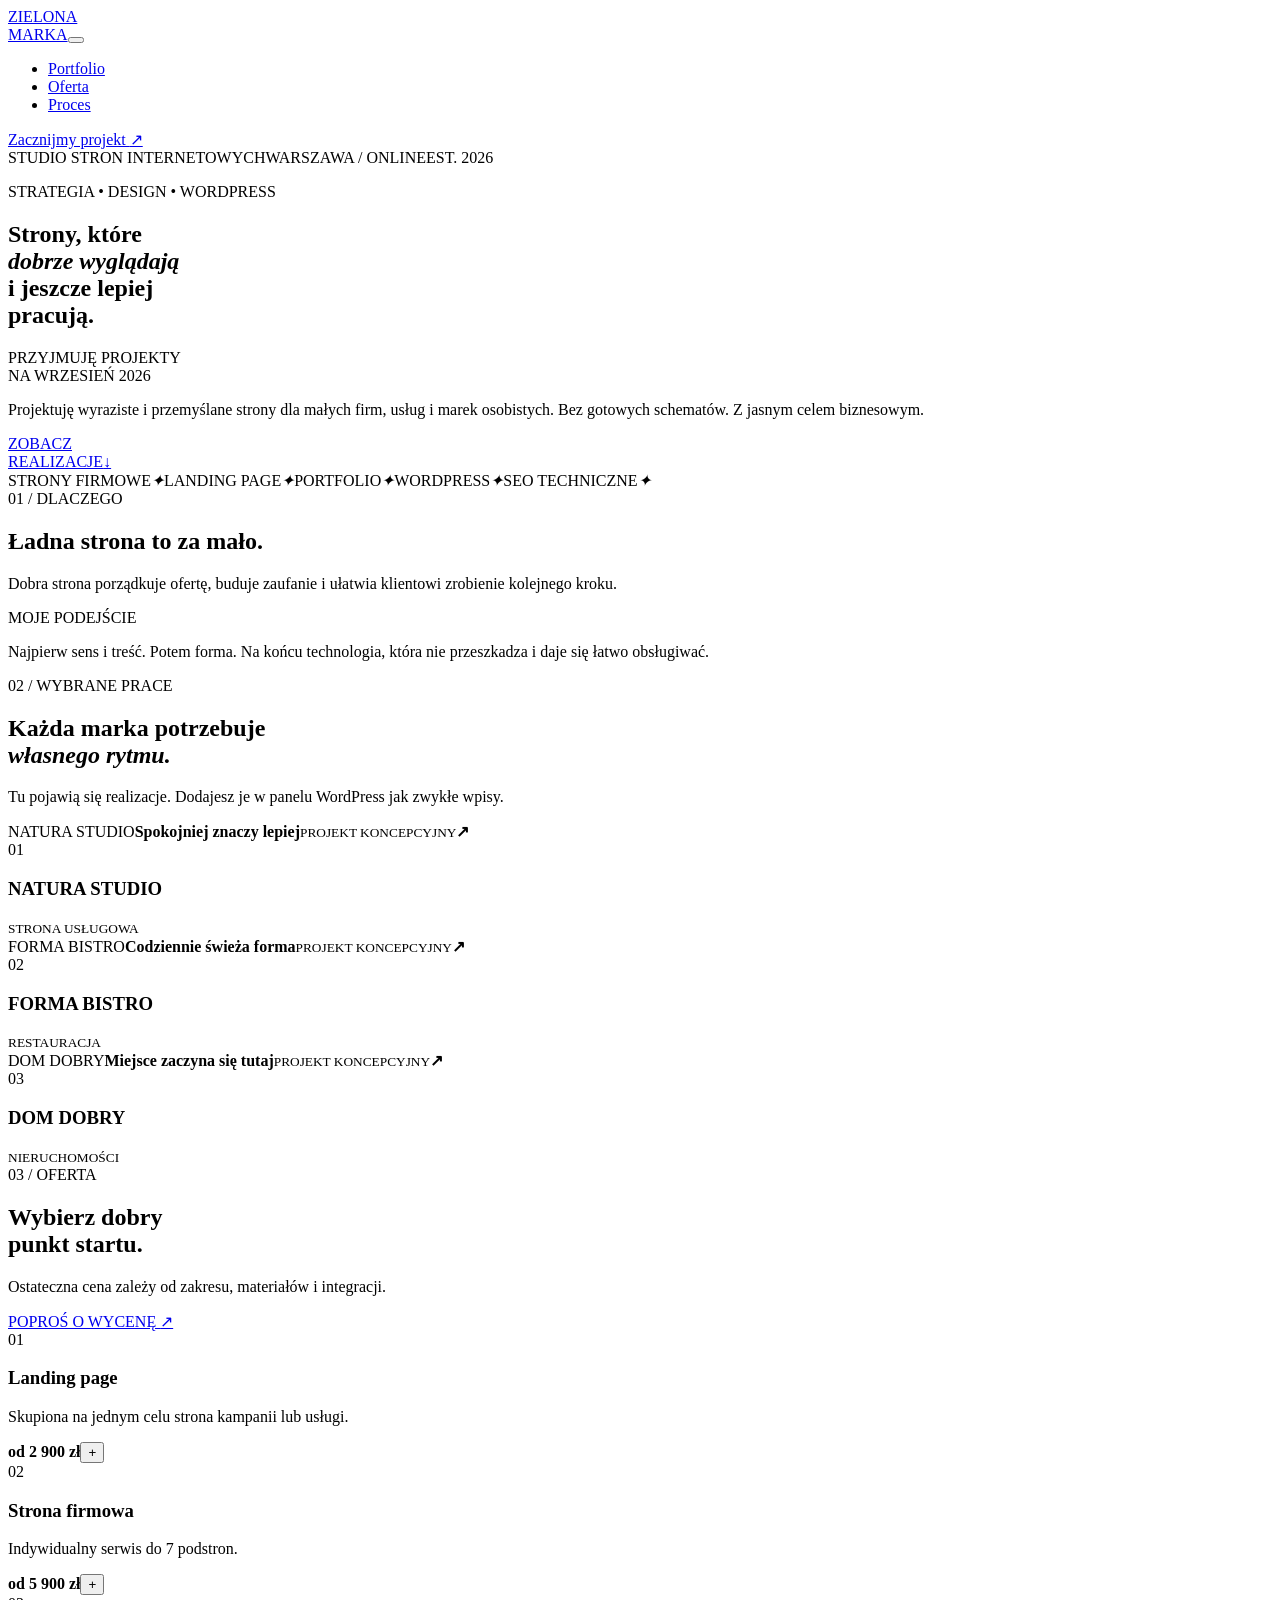
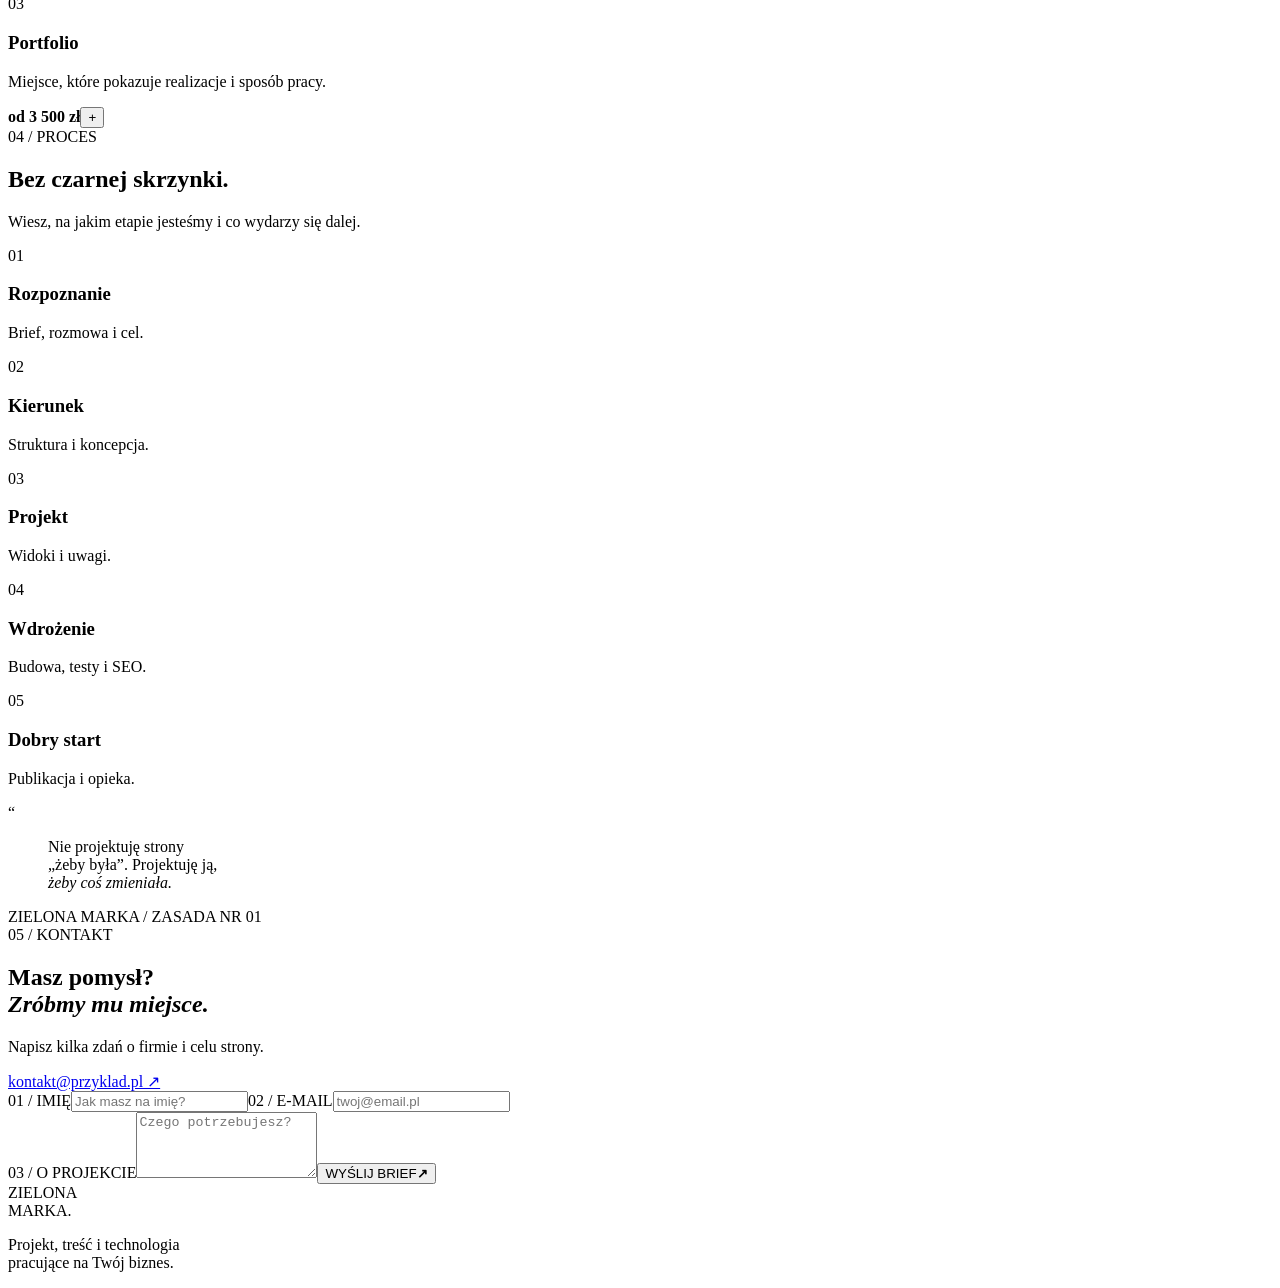
==== preview/index.html @ a651ada5 "Add presentation links" ====
<!doctype html><html lang="pl"><head><meta charset="utf-8"><meta name="viewport" content="width=device-width,initial-scale=1"><title>Zielona Marka — podgląd motywu</title><link rel="stylesheet" href="../zielona-marka-wordpress/assets/css/main.css"></head><body>
<header class="site-header"><div class="wrap nav-wrap"><a class="brand" href="#"><span class="brand-dot"></span><span>ZIELONA<br>MARKA</span></a><button class="menu-toggle"><span></span><span></span></button><nav class="site-menu"><ul><li><a href="#portfolio">Portfolio</a></li><li><a href="#oferta">Oferta</a></li><li><a href="#proces">Proces</a></li></ul><a class="nav-cta" href="#kontakt">Zacznijmy projekt <span>↗</span></a></nav></div></header>
<main><section class="hero wrap"><div class="hero-meta"><span>STUDIO STRON INTERNETOWYCH</span><span>WARSZAWA / ONLINE</span><span>EST. 2026</span></div><div class="hero-grid"><div class="hero-copy"><p class="kicker"><i></i> STRATEGIA • DESIGN • WORDPRESS</p><h1>Strony, które<br><em>dobrze wyglądają</em><br>i jeszcze lepiej<br><span>pracują.</span></h1></div><div class="hero-side"><div class="availability"><i></i><span>PRZYJMUJĘ PROJEKTY<br>NA WRZESIEŃ 2026</span></div><p>Projektuję wyraziste i przemyślane strony dla małych firm, usług i marek osobistych. Bez gotowych schematów. Z jasnym celem biznesowym.</p><a class="round-link" href="#portfolio"><span>ZOBACZ<br>REALIZACJE</span><b>↓</b></a></div></div><div class="ticker"><div><span>STRONY FIRMOWE</span><i>✦</i><span>LANDING PAGE</span><i>✦</i><span>PORTFOLIO</span><i>✦</i><span>WORDPRESS</span><i>✦</i><span>SEO TECHNICZNE</span><i>✦</i></div></div></section>
<section class="manifesto section-pad"><div class="wrap manifesto-grid"><span class="section-label">01 / DLACZEGO</span><div><h2>Ładna strona to za mało.</h2><p class="lead">Dobra strona porządkuje ofertę, buduje zaufanie i ułatwia klientowi zrobienie kolejnego kroku.</p></div><div class="manifesto-note"><span>MOJE PODEJŚCIE</span><p>Najpierw sens i treść. Potem forma. Na końcu technologia, która nie przeszkadza i daje się łatwo obsługiwać.</p></div></div></section>
<section id="portfolio" class="portfolio section-pad"><div class="wrap"><div class="section-heading"><span class="section-label">02 / WYBRANE PRACE</span><h2>Każda marka potrzebuje<br><em>własnego rytmu.</em></h2><p>Tu pojawią się realizacje. Dodajesz je w panelu WordPress jak zwykłe wpisy.</p></div><div class="project-grid"><article class="project-card project-1"><div class="project-visual moss"><span class="mock-logo">NATURA STUDIO</span><strong>Spokojniej znaczy lepiej</strong><small>PROJEKT KONCEPCYJNY</small><b>↗</b></div><div class="project-info"><span>01</span><h3>NATURA STUDIO</h3><small>STRONA USŁUGOWA</small></div></article><article class="project-card project-2"><div class="project-visual coral"><span class="mock-logo">FORMA BISTRO</span><strong>Codziennie świeża forma</strong><small>PROJEKT KONCEPCYJNY</small><b>↗</b></div><div class="project-info"><span>02</span><h3>FORMA BISTRO</h3><small>RESTAURACJA</small></div></article><article class="project-card project-3"><div class="project-visual blue"><span class="mock-logo">DOM DOBRY</span><strong>Miejsce zaczyna się tutaj</strong><small>PROJEKT KONCEPCYJNY</small><b>↗</b></div><div class="project-info"><span>03</span><h3>DOM DOBRY</h3><small>NIERUCHOMOŚCI</small></div></article></div></div></section>
<section id="oferta" class="services section-pad"><div class="wrap services-grid"><div class="services-intro"><span class="section-label">03 / OFERTA</span><h2>Wybierz dobry<br>punkt startu<span>.</span></h2><p>Ostateczna cena zależy od zakresu, materiałów i integracji.</p><a class="arrow-link" href="#kontakt">POPROŚ O WYCENĘ <span>↗</span></a></div><div class="service-list"><article class="service-item"><span>01</span><div><h3>Landing page</h3><p>Skupiona na jednym celu strona kampanii lub usługi.</p></div><strong>od 2 900 zł</strong><button>+</button></article><article class="service-item"><span>02</span><div><h3>Strona firmowa</h3><p>Indywidualny serwis do 7 podstron.</p></div><strong>od 5 900 zł</strong><button>+</button></article><article class="service-item"><span>03</span><div><h3>Portfolio</h3><p>Miejsce, które pokazuje realizacje i sposób pracy.</p></div><strong>od 3 500 zł</strong><button>+</button></article></div></div></section>
<section id="proces" class="process-section section-pad"><div class="wrap"><div class="process-heading"><span class="section-label">04 / PROCES</span><h2>Bez czarnej skrzynki.</h2><p>Wiesz, na jakim etapie jesteśmy i co wydarzy się dalej.</p></div><div class="process-track"><article><span>01</span><i></i><h3>Rozpoznanie</h3><p>Brief, rozmowa i cel.</p></article><article><span>02</span><i></i><h3>Kierunek</h3><p>Struktura i koncepcja.</p></article><article><span>03</span><i></i><h3>Projekt</h3><p>Widoki i uwagi.</p></article><article><span>04</span><i></i><h3>Wdrożenie</h3><p>Budowa, testy i SEO.</p></article><article><span>05</span><i></i><h3>Dobry start</h3><p>Publikacja i opieka.</p></article></div></div></section>
<section class="quote-section"><div class="wrap"><span class="quote-mark">“</span><blockquote>Nie projektuję strony<br>„żeby była”. Projektuję ją,<br><em>żeby coś zmieniała.</em></blockquote><span class="signature">ZIELONA MARKA / ZASADA NR 01</span></div></section>
<section id="kontakt" class="contact section-pad"><div class="wrap contact-grid"><div class="contact-copy"><span class="section-label">05 / KONTAKT</span><h2>Masz pomysł?<br><em>Zróbmy mu miejsce.</em></h2><p>Napisz kilka zdań o firmie i celu strony.</p><a href="mailto:kontakt@przyklad.pl">kontakt@przyklad.pl ↗</a></div><form class="brief-form"><div class="field-row"><label><span>01 / IMIĘ</span><input placeholder="Jak masz na imię?"></label><label><span>02 / E-MAIL</span><input placeholder="twoj@email.pl"></label></div><label><span>03 / O PROJEKCIE</span><textarea rows="4" placeholder="Czego potrzebujesz?"></textarea></label><button class="submit-button"><span>WYŚLIJ BRIEF</span><b>↗</b></button></form></div></section></main>
<footer class="site-footer"><div class="wrap footer-grid"><div><a class="footer-mark">ZIELONA<br>MARKA<span>.</span></a><p>Projekt, treść i technologia<br>pracujące na Twój biznes.</p></div></div></footer><script src="../zielona-marka-wordpress/assets/js/main.js"></script></body></html>
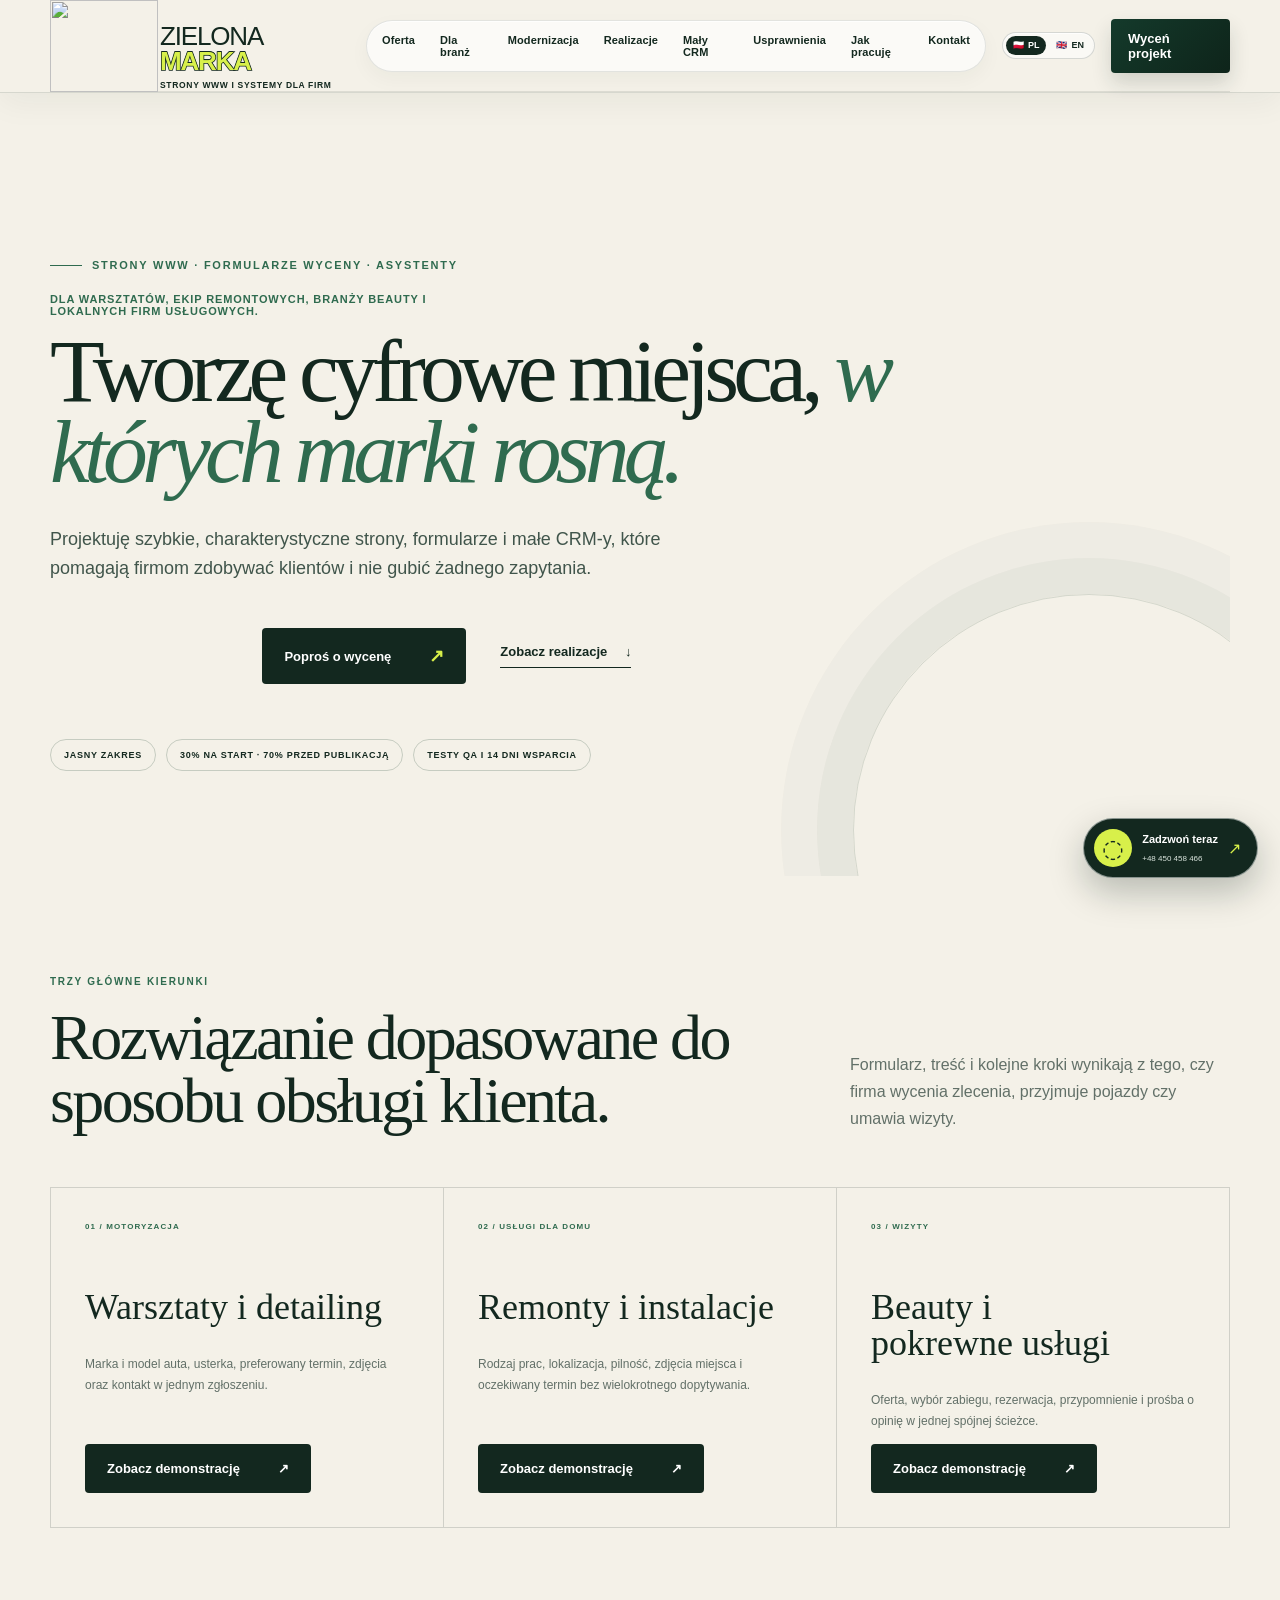
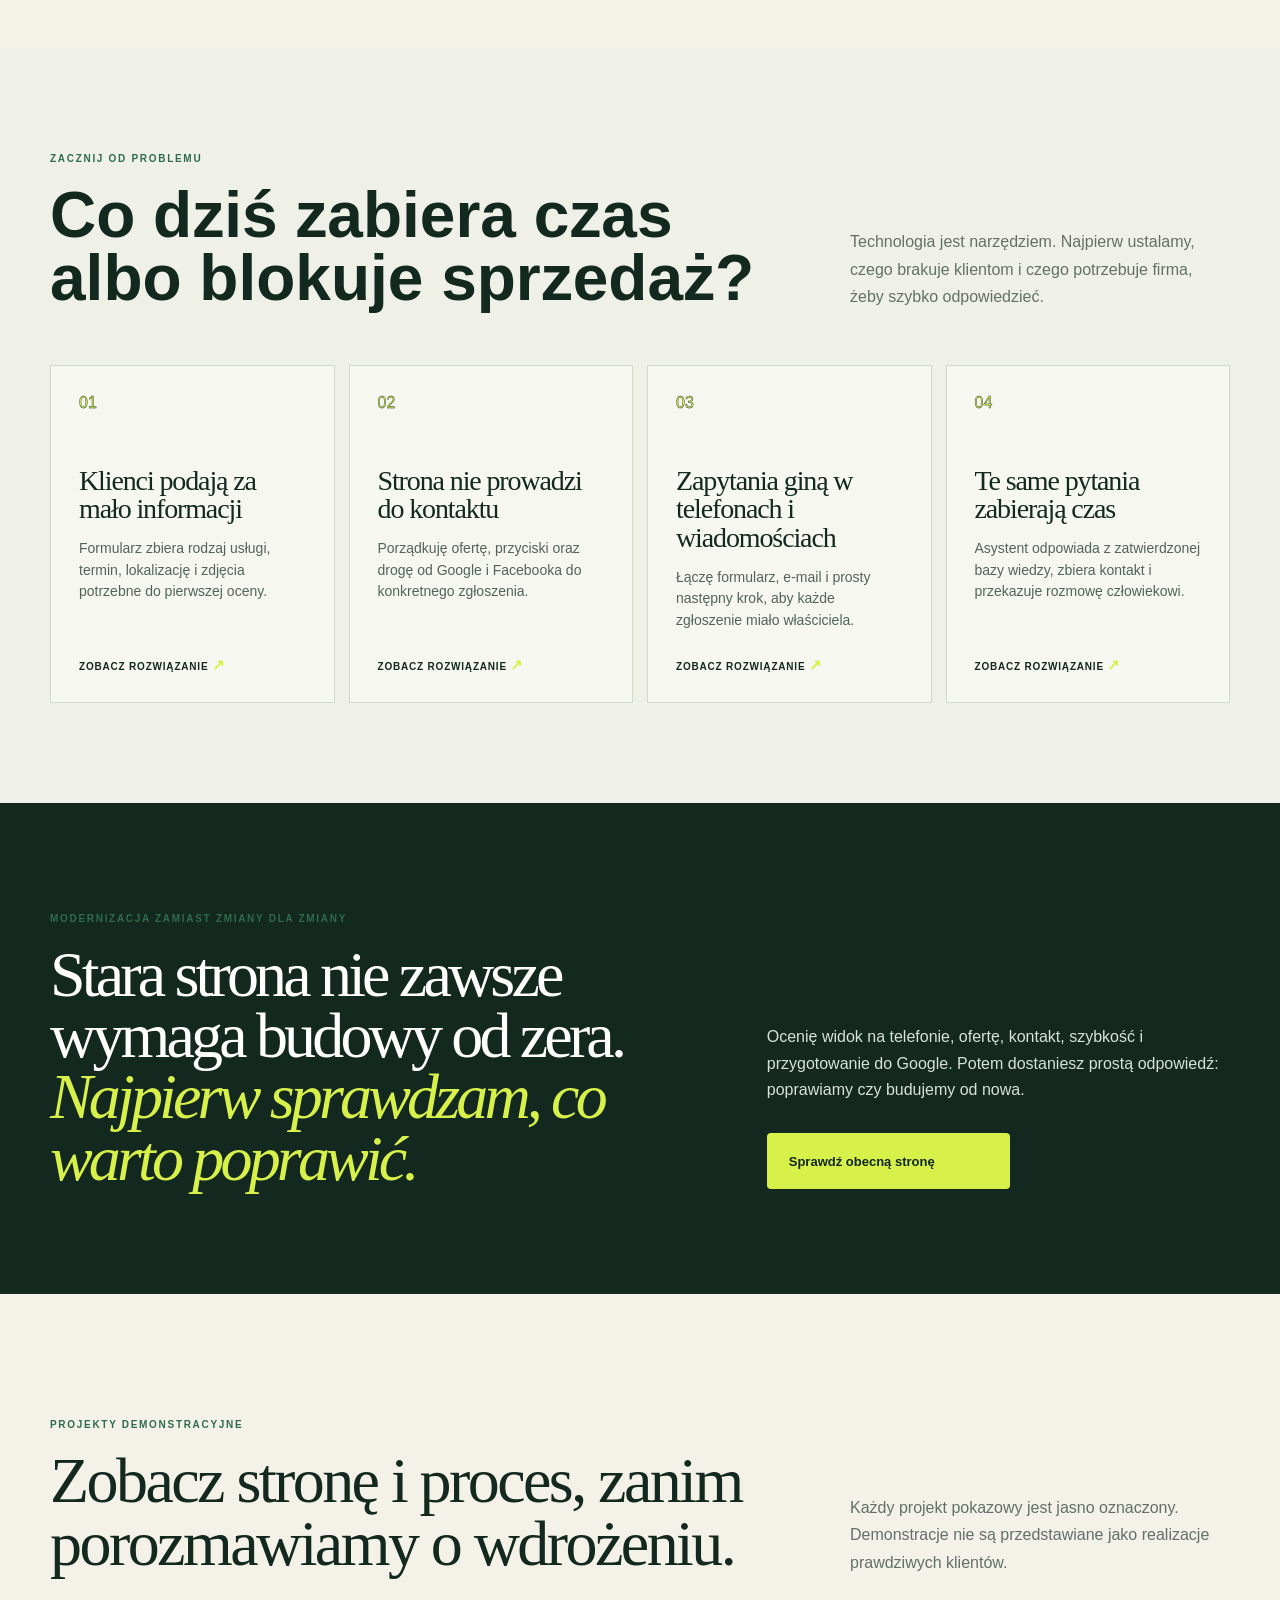
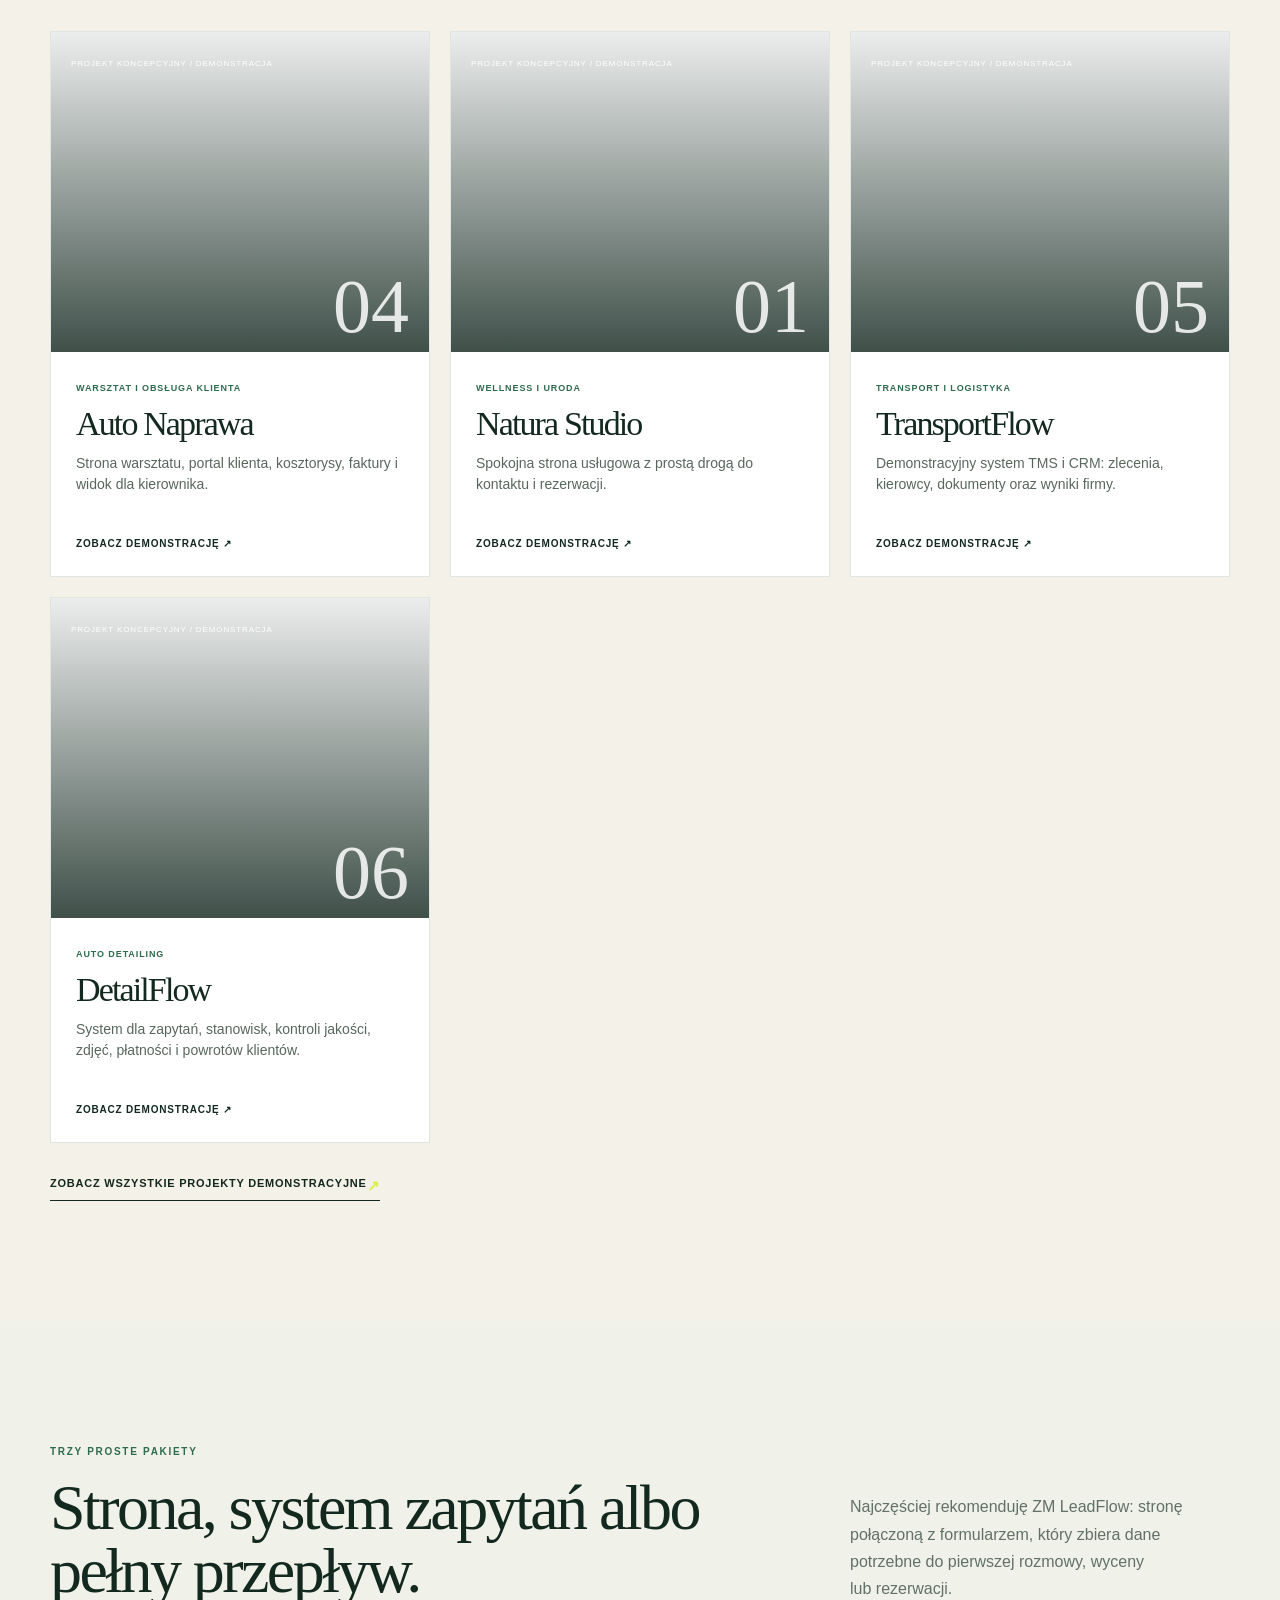
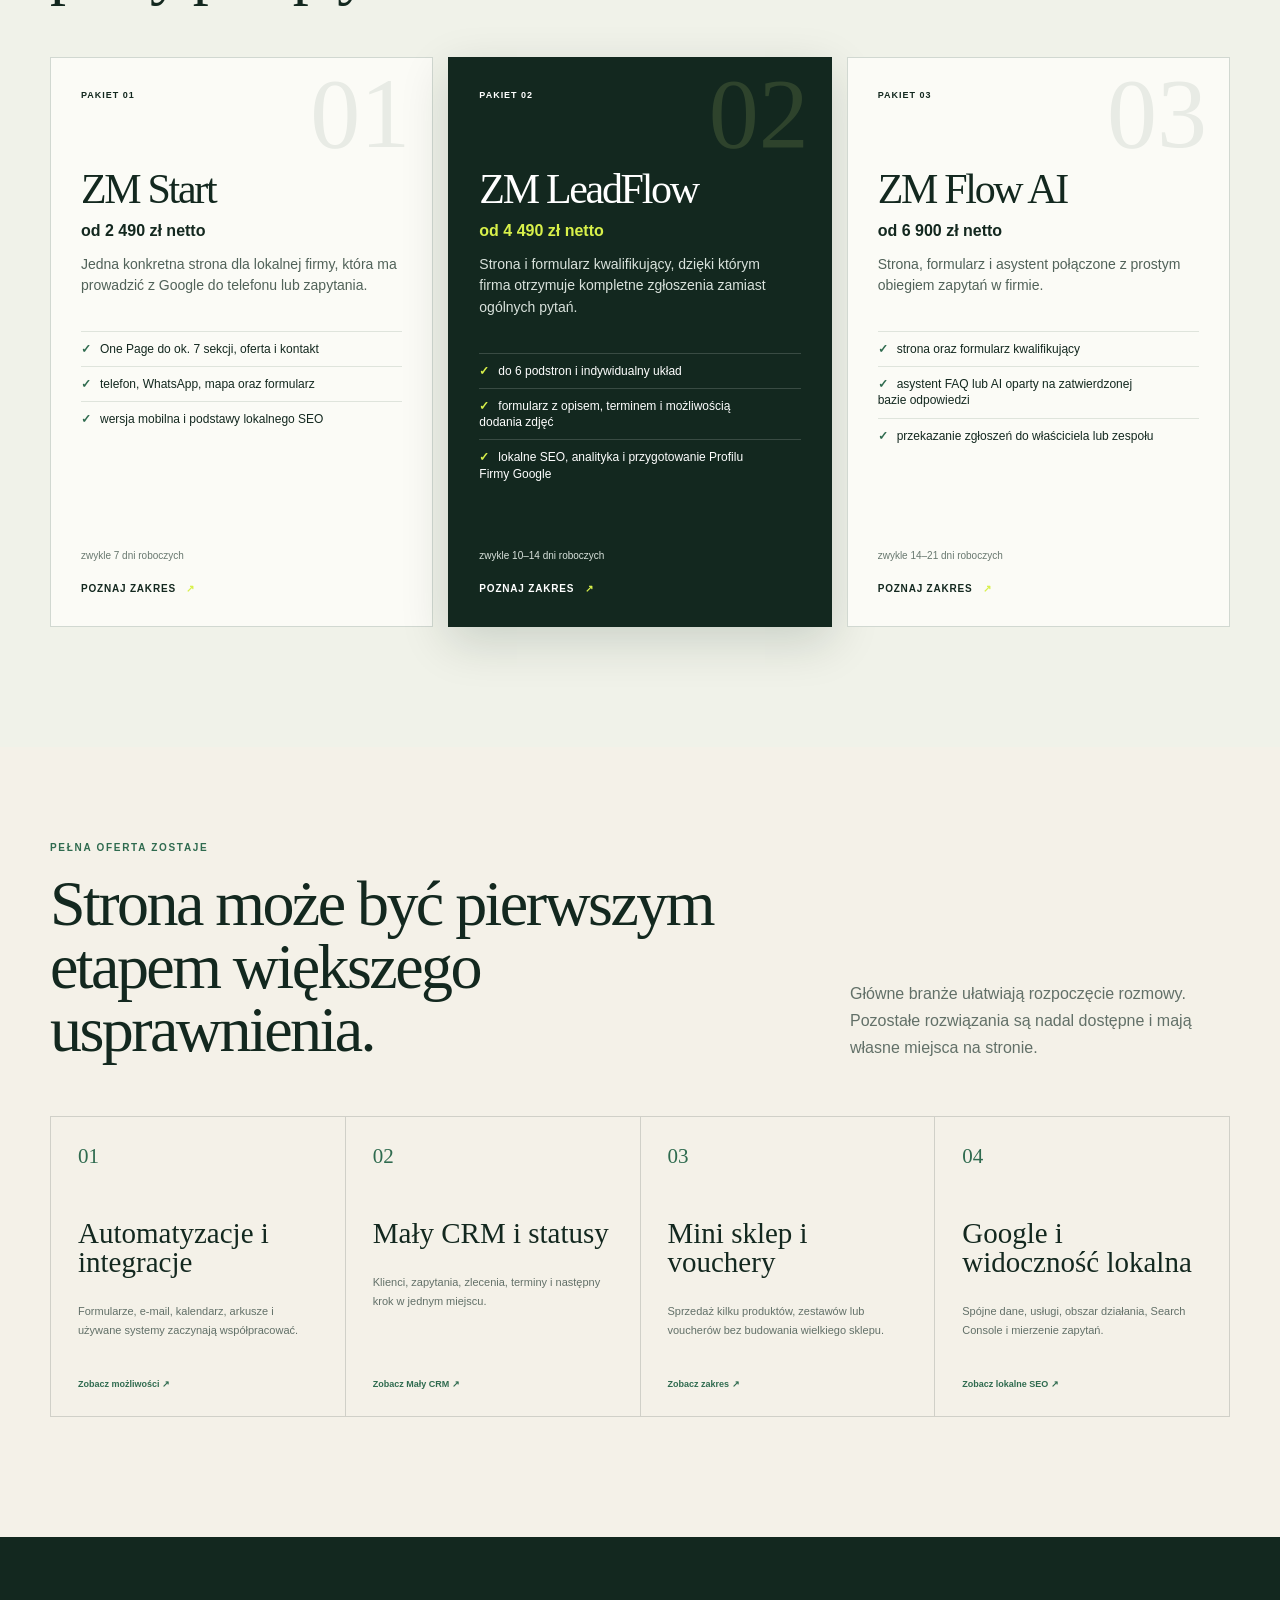
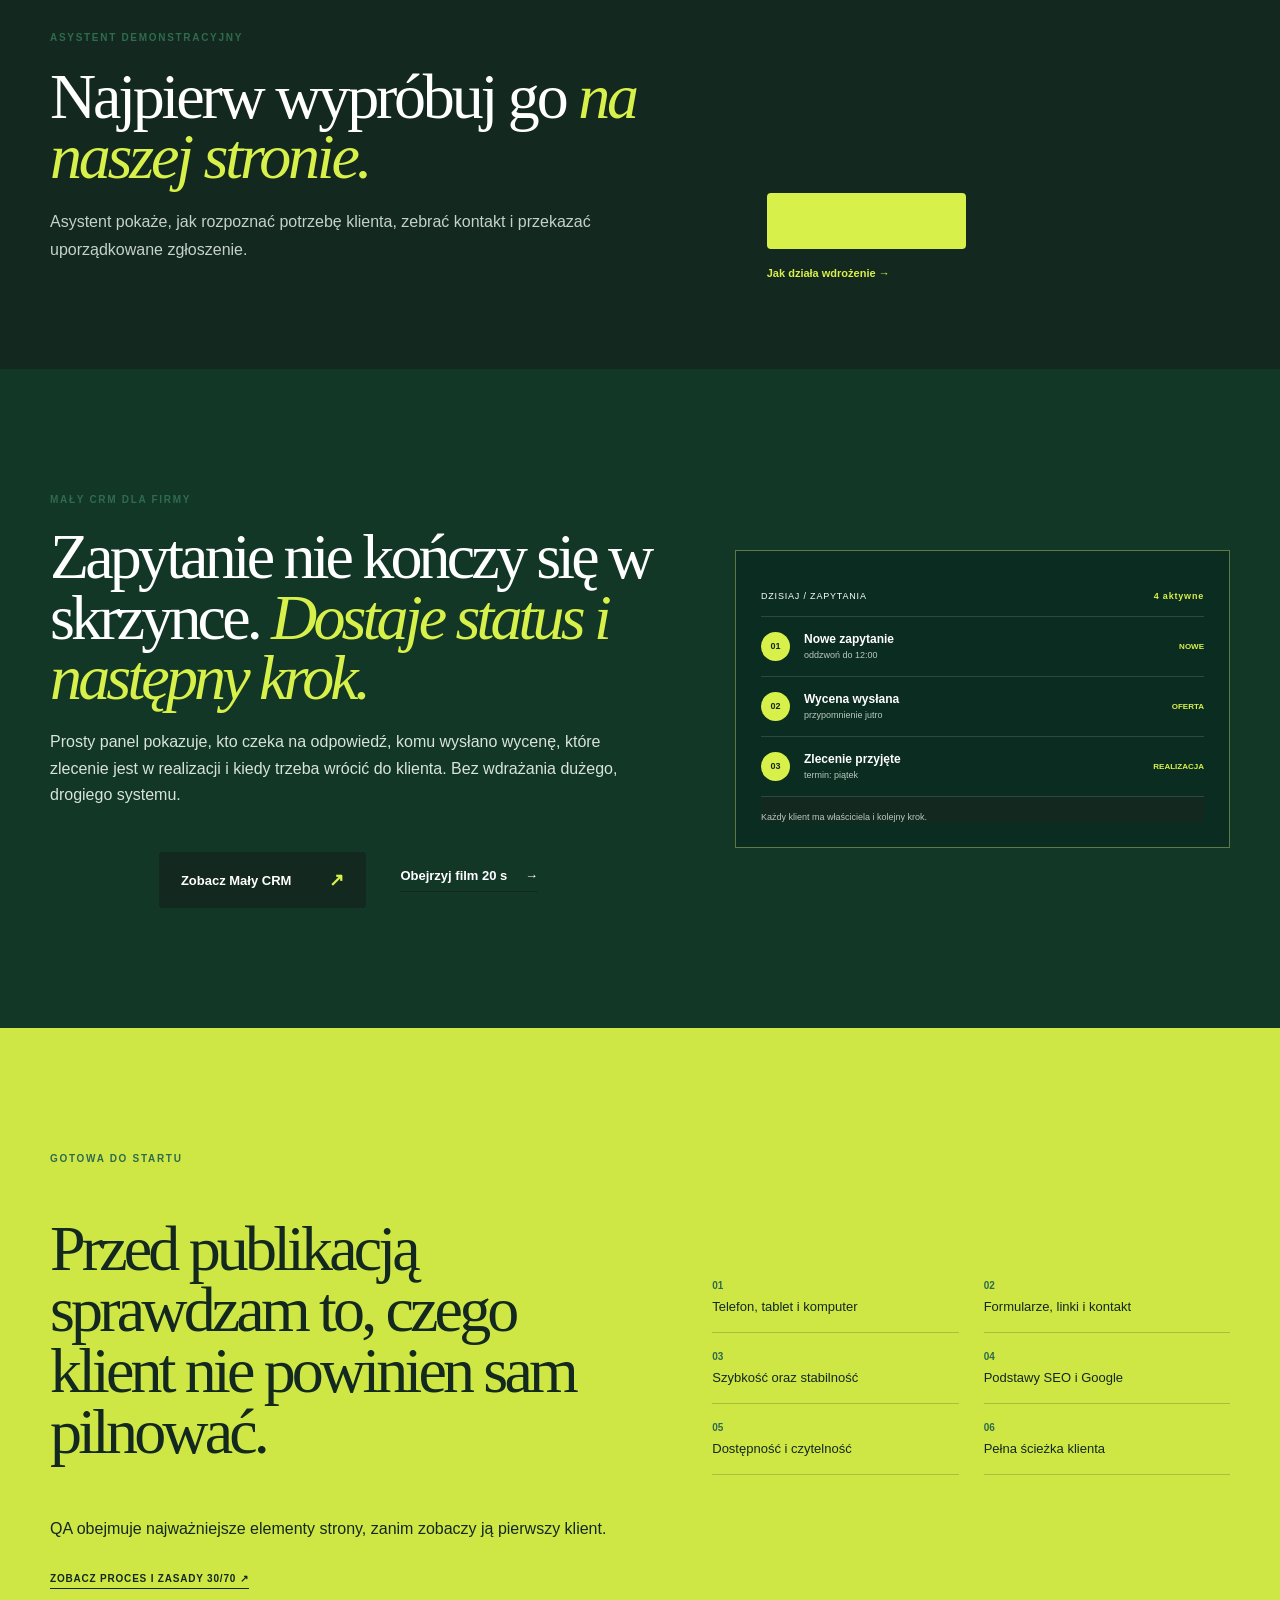
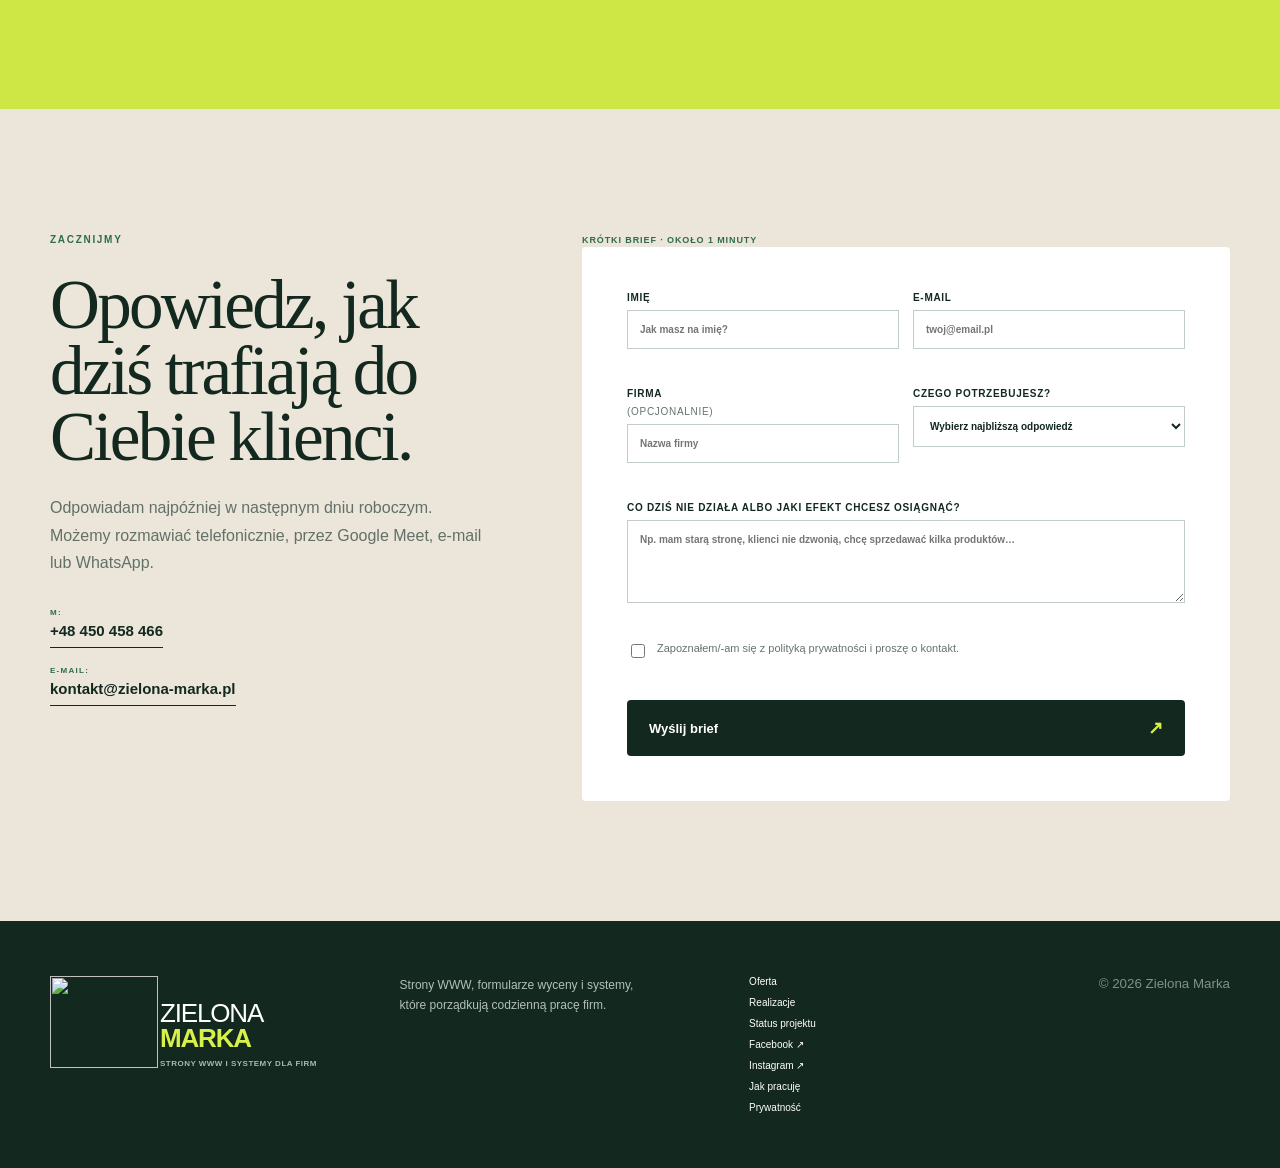
==== commit 486e213d: "Update static preview to current Zielona Marka layout" ====
--- a/preview/index.html
+++ b/preview/index.html
@@ -1,10 +1,139 @@
-<!doctype html><html lang="pl"><head><meta charset="utf-8"><meta name="viewport" content="width=device-width,initial-scale=1"><title>Zielona Marka — podgląd motywu</title><link rel="stylesheet" href="../zielona-marka-wordpress/assets/css/main.css"></head><body>
-<header class="site-header"><div class="wrap nav-wrap"><a class="brand" href="#"><span class="brand-dot"></span><span>ZIELONA<br>MARKA</span></a><button class="menu-toggle"><span></span><span></span></button><nav class="site-menu"><ul><li><a href="#portfolio">Portfolio</a></li><li><a href="#oferta">Oferta</a></li><li><a href="#proces">Proces</a></li></ul><a class="nav-cta" href="#kontakt">Zacznijmy projekt <span>↗</span></a></nav></div></header>
-<main><section class="hero wrap"><div class="hero-meta"><span>STUDIO STRON INTERNETOWYCH</span><span>WARSZAWA / ONLINE</span><span>EST. 2026</span></div><div class="hero-grid"><div class="hero-copy"><p class="kicker"><i></i> STRATEGIA • DESIGN • WORDPRESS</p><h1>Strony, które<br><em>dobrze wyglądają</em><br>i jeszcze lepiej<br><span>pracują.</span></h1></div><div class="hero-side"><div class="availability"><i></i><span>PRZYJMUJĘ PROJEKTY<br>NA WRZESIEŃ 2026</span></div><p>Projektuję wyraziste i przemyślane strony dla małych firm, usług i marek osobistych. Bez gotowych schematów. Z jasnym celem biznesowym.</p><a class="round-link" href="#portfolio"><span>ZOBACZ<br>REALIZACJE</span><b>↓</b></a></div></div><div class="ticker"><div><span>STRONY FIRMOWE</span><i>✦</i><span>LANDING PAGE</span><i>✦</i><span>PORTFOLIO</span><i>✦</i><span>WORDPRESS</span><i>✦</i><span>SEO TECHNICZNE</span><i>✦</i></div></div></section>
-<section class="manifesto section-pad"><div class="wrap manifesto-grid"><span class="section-label">01 / DLACZEGO</span><div><h2>Ładna strona to za mało.</h2><p class="lead">Dobra strona porządkuje ofertę, buduje zaufanie i ułatwia klientowi zrobienie kolejnego kroku.</p></div><div class="manifesto-note"><span>MOJE PODEJŚCIE</span><p>Najpierw sens i treść. Potem forma. Na końcu technologia, która nie przeszkadza i daje się łatwo obsługiwać.</p></div></div></section>
-<section id="portfolio" class="portfolio section-pad"><div class="wrap"><div class="section-heading"><span class="section-label">02 / WYBRANE PRACE</span><h2>Każda marka potrzebuje<br><em>własnego rytmu.</em></h2><p>Tu pojawią się realizacje. Dodajesz je w panelu WordPress jak zwykłe wpisy.</p></div><div class="project-grid"><article class="project-card project-1"><div class="project-visual moss"><span class="mock-logo">NATURA STUDIO</span><strong>Spokojniej znaczy lepiej</strong><small>PROJEKT KONCEPCYJNY</small><b>↗</b></div><div class="project-info"><span>01</span><h3>NATURA STUDIO</h3><small>STRONA USŁUGOWA</small></div></article><article class="project-card project-2"><div class="project-visual coral"><span class="mock-logo">FORMA BISTRO</span><strong>Codziennie świeża forma</strong><small>PROJEKT KONCEPCYJNY</small><b>↗</b></div><div class="project-info"><span>02</span><h3>FORMA BISTRO</h3><small>RESTAURACJA</small></div></article><article class="project-card project-3"><div class="project-visual blue"><span class="mock-logo">DOM DOBRY</span><strong>Miejsce zaczyna się tutaj</strong><small>PROJEKT KONCEPCYJNY</small><b>↗</b></div><div class="project-info"><span>03</span><h3>DOM DOBRY</h3><small>NIERUCHOMOŚCI</small></div></article></div></div></section>
-<section id="oferta" class="services section-pad"><div class="wrap services-grid"><div class="services-intro"><span class="section-label">03 / OFERTA</span><h2>Wybierz dobry<br>punkt startu<span>.</span></h2><p>Ostateczna cena zależy od zakresu, materiałów i integracji.</p><a class="arrow-link" href="#kontakt">POPROŚ O WYCENĘ <span>↗</span></a></div><div class="service-list"><article class="service-item"><span>01</span><div><h3>Landing page</h3><p>Skupiona na jednym celu strona kampanii lub usługi.</p></div><strong>od 2 900 zł</strong><button>+</button></article><article class="service-item"><span>02</span><div><h3>Strona firmowa</h3><p>Indywidualny serwis do 7 podstron.</p></div><strong>od 5 900 zł</strong><button>+</button></article><article class="service-item"><span>03</span><div><h3>Portfolio</h3><p>Miejsce, które pokazuje realizacje i sposób pracy.</p></div><strong>od 3 500 zł</strong><button>+</button></article></div></div></section>
-<section id="proces" class="process-section section-pad"><div class="wrap"><div class="process-heading"><span class="section-label">04 / PROCES</span><h2>Bez czarnej skrzynki.</h2><p>Wiesz, na jakim etapie jesteśmy i co wydarzy się dalej.</p></div><div class="process-track"><article><span>01</span><i></i><h3>Rozpoznanie</h3><p>Brief, rozmowa i cel.</p></article><article><span>02</span><i></i><h3>Kierunek</h3><p>Struktura i koncepcja.</p></article><article><span>03</span><i></i><h3>Projekt</h3><p>Widoki i uwagi.</p></article><article><span>04</span><i></i><h3>Wdrożenie</h3><p>Budowa, testy i SEO.</p></article><article><span>05</span><i></i><h3>Dobry start</h3><p>Publikacja i opieka.</p></article></div></div></section>
-<section class="quote-section"><div class="wrap"><span class="quote-mark">“</span><blockquote>Nie projektuję strony<br>„żeby była”. Projektuję ją,<br><em>żeby coś zmieniała.</em></blockquote><span class="signature">ZIELONA MARKA / ZASADA NR 01</span></div></section>
-<section id="kontakt" class="contact section-pad"><div class="wrap contact-grid"><div class="contact-copy"><span class="section-label">05 / KONTAKT</span><h2>Masz pomysł?<br><em>Zróbmy mu miejsce.</em></h2><p>Napisz kilka zdań o firmie i celu strony.</p><a href="mailto:kontakt@przyklad.pl">kontakt@przyklad.pl ↗</a></div><form class="brief-form"><div class="field-row"><label><span>01 / IMIĘ</span><input placeholder="Jak masz na imię?"></label><label><span>02 / E-MAIL</span><input placeholder="twoj@email.pl"></label></div><label><span>03 / O PROJEKCIE</span><textarea rows="4" placeholder="Czego potrzebujesz?"></textarea></label><button class="submit-button"><span>WYŚLIJ BRIEF</span><b>↗</b></button></form></div></section></main>
-<footer class="site-footer"><div class="wrap footer-grid"><div><a class="footer-mark">ZIELONA<br>MARKA<span>.</span></a><p>Projekt, treść i technologia<br>pracujące na Twój biznes.</p></div></div></footer><script src="../zielona-marka-wordpress/assets/js/main.js"></script></body></html>
+<!doctype html>
+<html lang="pl">
+<head>
+<meta charset="utf-8">
+<meta name="viewport" content="width=device-width,initial-scale=1">
+<title>Zielona Marka — podgląd WordPress</title>
+<link rel="stylesheet" href="../assets/css/main.css">
+</head>
+<body>
+<header class="site-header">
+<nav class="nav shell" aria-label="Główna nawigacja">
+<a class="brand" href="#top" aria-label="Zielona Marka, strona główna">
+<span class="brand-signature" role="img" aria-label="Zielona Marka">
+<img class="brand-apple" src="https://raw.githubusercontent.com/lukaszst-cz/zielona-marka-pl/main/public/logo-zielona-marka-transparent-v1.png" alt="">
+<span class="brand-wordmark"><b>ZIELONA</b><b>MARKA</b><small>STRONY WWW I SYSTEMY DLA FIRM</small></span>
+</span>
+</a>
+<div class="nav-links">
+<a href="https://zielona-marka.pl/oferta">Oferta</a>
+<a href="#dla-kogo">Dla branż</a>
+<a href="https://zielona-marka.pl/modernizacja-strony">Modernizacja</a>
+<a href="https://zielona-marka.pl/realizacje">Realizacje</a>
+<a href="https://zielona-marka.pl/maly-crm-dla-firm">Mały CRM</a>
+<a href="https://zielona-marka.pl/usprawnienia-firmy">Usprawnienia</a>
+<a href="https://zielona-marka.pl/jak-pracuje">Jak pracuję</a>
+<a href="#kontakt">Kontakt</a>
+</div>
+<div class="language-switch" aria-label="Wybór języka"><a class="active" href="#top" lang="pl">🇵🇱 <span>PL</span></a><a href="https://zielona-marka.pl/en" lang="en">🇬🇧 <span>EN</span></a></div>
+<a class="button button-small" href="#kontakt">Wyceń projekt</a>
+<details class="mobile-menu"><summary>Menu <span aria-hidden="true">+</span></summary><div>
+<a href="https://zielona-marka.pl/oferta">Oferta</a><a href="#dla-kogo">Dla branż</a><a href="https://zielona-marka.pl/modernizacja-strony">Modernizacja</a><a href="https://zielona-marka.pl/realizacje">Realizacje</a><a href="https://zielona-marka.pl/maly-crm-dla-firm">Mały CRM</a><a href="https://zielona-marka.pl/usprawnienia-firmy">Usprawnienia</a><a href="https://zielona-marka.pl/jak-pracuje">Jak pracuję</a><a href="#kontakt">Kontakt i wycena</a>
+</div></details>
+</nav>
+</header>
+
+<main id="top">
+<section class="sales-hero shell">
+<div class="eyebrow"><span></span>STRONY WWW · FORMULARZE WYCENY · ASYSTENTY</div>
+<p class="sales-hero-kicker">Dla warsztatów, ekip remontowych, branży beauty i lokalnych firm usługowych.</p>
+<h1>Tworzę cyfrowe miejsca, <em>w których marki rosną.</em></h1>
+<p class="sales-hero-copy">Projektuję szybkie, charakterystyczne strony, formularze i małe CRM-y, które pomagają firmom zdobywać klientów i nie gubić żadnego zapytania.</p>
+<div class="hero-actions"><a class="button" href="#kontakt">Poproś o wycenę <span>↗</span></a><a class="text-link" href="#realizacje">Zobacz realizacje <span>↓</span></a></div>
+<div class="sales-hero-proof" aria-label="Najważniejsze zasady Zielonej Marki"><span>Jasny zakres</span><span>30% na start · 70% przed publikacją</span><span>Testy QA i 14 dni wsparcia</span></div>
+</section>
+
+<section class="section shell niche-section" id="dla-kogo">
+<div class="section-head"><div><span class="section-no">TRZY GŁÓWNE KIERUNKI</span><h2>Rozwiązanie dopasowane do sposobu obsługi klienta.</h2></div><p>Formularz, treść i kolejne kroki wynikają z tego, czy firma wycenia zlecenia, przyjmuje pojazdy czy umawia wizyty.</p></div>
+<div class="niche-grid niche-grid-three">
+<article><span>01 / MOTORYZACJA</span><h3>Warsztaty i detailing</h3><p>Marka i model auta, usterka, preferowany termin, zdjęcia oraz kontakt w jednym zgłoszeniu.</p><a class="button" href="https://zielona-marka.pl/strony-dla-warsztatow">Zobacz demonstrację <b>↗</b></a></article>
+<article><span>02 / USŁUGI DLA DOMU</span><h3>Remonty i instalacje</h3><p>Rodzaj prac, lokalizacja, pilność, zdjęcia miejsca i oczekiwany termin bez wielokrotnego dopytywania.</p><a class="button" href="https://zielona-marka.pl/strony-dla-firm-uslugowych">Zobacz demonstrację <b>↗</b></a></article>
+<article><span>03 / WIZYTY</span><h3>Beauty i pokrewne usługi</h3><p>Oferta, wybór zabiegu, rezerwacja, przypomnienie i prośba o opinię w jednej spójnej ścieżce.</p><a class="button" href="https://zielona-marka.pl/strony-dla-beauty">Zobacz demonstrację <b>↗</b></a></article>
+</div>
+</section>
+
+<section class="problem-section"><div class="shell">
+<div class="section-head"><div><span class="section-no">ZACZNIJ OD PROBLEMU</span><h2>Co dziś zabiera czas albo blokuje sprzedaż?</h2></div><p>Technologia jest narzędziem. Najpierw ustalamy, czego brakuje klientom i czego potrzebuje firma, żeby szybko odpowiedzieć.</p></div>
+<div class="problem-grid">
+<article><span>01</span><h3>Klienci podają za mało informacji</h3><p>Formularz zbiera rodzaj usługi, termin, lokalizację i zdjęcia potrzebne do pierwszej oceny.</p><a href="https://zielona-marka.pl/oferta">Zobacz rozwiązanie <b>↗</b></a></article>
+<article><span>02</span><h3>Strona nie prowadzi do kontaktu</h3><p>Porządkuję ofertę, przyciski oraz drogę od Google i Facebooka do konkretnego zgłoszenia.</p><a href="https://zielona-marka.pl/modernizacja-strony">Zobacz rozwiązanie <b>↗</b></a></article>
+<article><span>03</span><h3>Zapytania giną w telefonach i wiadomościach</h3><p>Łączę formularz, e-mail i prosty następny krok, aby każde zgłoszenie miało właściciela.</p><a href="https://zielona-marka.pl/oferta">Zobacz rozwiązanie <b>↗</b></a></article>
+<article><span>04</span><h3>Te same pytania zabierają czas</h3><p>Asystent odpowiada z zatwierdzonej bazy wiedzy, zbiera kontakt i przekazuje rozmowę człowiekowi.</p><a href="https://zielona-marka.pl/asystent-zapytan">Zobacz rozwiązanie <b>↗</b></a></article>
+</div></div></section>
+
+<section class="rebuild-banner dark-section"><div class="shell rebuild-grid">
+<div><span class="section-no">MODERNIZACJA ZAMIAST ZMIANY DLA ZMIANY</span><h2>Stara strona nie zawsze wymaga budowy od zera. <em>Najpierw sprawdzam, co warto poprawić.</em></h2></div>
+<div><p>Ocenię widok na telefonie, ofertę, kontakt, szybkość i przygotowanie do Google. Potem dostaniesz prostą odpowiedź: poprawiamy czy budujemy od nowa.</p><a class="button button-light" href="https://zielona-marka.pl/modernizacja-strony">Sprawdź obecną stronę <span>↗</span></a></div>
+</div></section>
+
+<section class="section shell" id="realizacje">
+<div class="section-head"><div><span class="section-no">PROJEKTY DEMONSTRACYJNE</span><h2>Zobacz stronę i proces, zanim porozmawiamy o wdrożeniu.</h2></div><p>Każdy projekt pokazowy jest jasno oznaczony. Demonstracje nie są przedstawiane jako realizacje prawdziwych klientów.</p></div>
+<div class="project-preview-grid">
+<article class="project-preview"><div class="project-preview-image" style="background-image:linear-gradient(180deg,rgba(10,31,22,.08),rgba(10,31,22,.78)),url('https://lukaszst-cz.github.io/operations-office-portfolio/auto-naprawa-preview/assets/workshop-hero.png')"><span>Projekt koncepcyjny / demonstracja</span><b>04</b></div><div><small>Warsztat i obsługa klienta</small><h3>Auto Naprawa</h3><p>Strona warsztatu, portal klienta, kosztorysy, faktury i widok dla kierownika.</p><a href="https://lukaszst-cz.github.io/operations-office-portfolio/auto-naprawa-preview/">Zobacz demonstrację <b>↗</b></a></div></article>
+<article class="project-preview"><div class="project-preview-image" style="background-image:linear-gradient(180deg,rgba(10,31,22,.08),rgba(10,31,22,.78)),url('https://raw.githubusercontent.com/lukaszst-cz/zielona-marka-pl/main/public/concept-natura.jpg')"><span>Projekt koncepcyjny / demonstracja</span><b>01</b></div><div><small>Wellness i uroda</small><h3>Natura Studio</h3><p>Spokojna strona usługowa z prostą drogą do kontaktu i rezerwacji.</p><a href="https://zielona-marka.pl/demo/natura-strona">Zobacz demonstrację <b>↗</b></a></div></article>
+<article class="project-preview"><div class="project-preview-image" style="background-image:linear-gradient(180deg,rgba(10,31,22,.08),rgba(10,31,22,.78)),url('https://raw.githubusercontent.com/lukaszst-cz/zielona-marka-pl/main/public/og.png')"><span>Projekt koncepcyjny / demonstracja</span><b>05</b></div><div><small>Transport i logistyka</small><h3>TransportFlow</h3><p>Demonstracyjny system TMS i CRM: zlecenia, kierowcy, dokumenty oraz wyniki firmy.</p><a href="https://zielona-marka.pl/realizacje/transportflow">Zobacz demonstrację <b>↗</b></a></div></article>
+<article class="project-preview"><div class="project-preview-image" style="background-image:linear-gradient(180deg,rgba(10,31,22,.08),rgba(10,31,22,.78)),url('https://raw.githubusercontent.com/lukaszst-cz/zielona-marka-pl/main/public/og.png')"><span>Projekt koncepcyjny / demonstracja</span><b>06</b></div><div><small>Auto detailing</small><h3>DetailFlow</h3><p>System dla zapytań, stanowisk, kontroli jakości, zdjęć, płatności i powrotów klientów.</p><a href="https://zielona-marka.pl/realizacje/detailflow">Zobacz demonstrację <b>↗</b></a></div></article>
+</div>
+<a class="section-link" href="https://zielona-marka.pl/realizacje">Zobacz wszystkie projekty demonstracyjne <span>↗</span></a>
+</section>
+
+<section class="section offer-teaser"><div class="shell">
+<div class="section-head"><div><span class="section-no">TRZY PROSTE PAKIETY</span><h2>Strona, system zapytań albo pełny przepływ.</h2></div><p>Najczęściej rekomenduję ZM LeadFlow: stronę połączoną z formularzem, który zbiera dane potrzebne do pierwszej rozmowy, wyceny lub rezerwacji.</p></div>
+<div class="core-package-grid">
+<article><span>PAKIET 01</span><div class="package-number">01</div><h3>ZM Start</h3><b>od 2 490 zł netto</b><p>Jedna konkretna strona dla lokalnej firmy, która ma prowadzić z Google do telefonu lub zapytania.</p><ul><li>One Page do ok. 7 sekcji, oferta i kontakt</li><li>telefon, WhatsApp, mapa oraz formularz</li><li>wersja mobilna i podstawy lokalnego SEO</li></ul><small>zwykle 7 dni roboczych</small><a href="https://zielona-marka.pl/oferta">Poznaj zakres <i>↗</i></a></article>
+<article class="featured"><span>PAKIET 02</span><div class="package-number">02</div><h3>ZM LeadFlow</h3><b>od 4 490 zł netto</b><p>Strona i formularz kwalifikujący, dzięki którym firma otrzymuje kompletne zgłoszenia zamiast ogólnych pytań.</p><ul><li>do 6 podstron i indywidualny układ</li><li>formularz z opisem, terminem i możliwością dodania zdjęć</li><li>lokalne SEO, analityka i przygotowanie Profilu Firmy Google</li></ul><small>zwykle 10–14 dni roboczych</small><a href="https://zielona-marka.pl/oferta">Poznaj zakres <i>↗</i></a></article>
+<article><span>PAKIET 03</span><div class="package-number">03</div><h3>ZM Flow AI</h3><b>od 6 900 zł netto</b><p>Strona, formularz i asystent połączone z prostym obiegiem zapytań w firmie.</p><ul><li>strona oraz formularz kwalifikujący</li><li>asystent FAQ lub AI oparty na zatwierdzonej bazie odpowiedzi</li><li>przekazanie zgłoszeń do właściciela lub zespołu</li></ul><small>zwykle 14–21 dni roboczych</small><a href="https://zielona-marka.pl/oferta">Poznaj zakres <i>↗</i></a></article>
+</div>
+</div></section>
+
+<section class="section shell more-services">
+<div class="section-head"><div><span class="section-no">PEŁNA OFERTA ZOSTAJE</span><h2>Strona może być pierwszym etapem większego usprawnienia.</h2></div><p>Główne branże ułatwiają rozpoczęcie rozmowy. Pozostałe rozwiązania są nadal dostępne i mają własne miejsca na stronie.</p></div>
+<div class="more-services-grid">
+<a href="https://zielona-marka.pl/usprawnienia-firmy#automatyzacje"><span>01</span><h3>Automatyzacje i integracje</h3><p>Formularze, e-mail, kalendarz, arkusze i używane systemy zaczynają współpracować.</p><b>Zobacz możliwości ↗</b></a>
+<a href="https://zielona-marka.pl/maly-crm-dla-firm"><span>02</span><h3>Mały CRM i statusy</h3><p>Klienci, zapytania, zlecenia, terminy i następny krok w jednym miejscu.</p><b>Zobacz Mały CRM ↗</b></a>
+<a href="https://zielona-marka.pl/oferta#mini-sklep"><span>03</span><h3>Mini sklep i vouchery</h3><p>Sprzedaż kilku produktów, zestawów lub voucherów bez budowania wielkiego sklepu.</p><b>Zobacz zakres ↗</b></a>
+<a href="https://zielona-marka.pl/strony-internetowe-marki"><span>04</span><h3>Google i widoczność lokalna</h3><p>Spójne dane, usługi, obszar działania, Search Console i mierzenie zapytań.</p><b>Zobacz lokalne SEO ↗</b></a>
+</div>
+</section>
+
+<section class="asystent-band dark-section"><div class="shell asystent-band-grid">
+<div><span class="section-no">ASYSTENT DEMONSTRACYJNY</span><h2>Najpierw wypróbuj go <em>na naszej stronie.</em></h2><p>Asystent pokaże, jak rozpoznać potrzebę klienta, zebrać kontakt i przekazać uporządkowane zgłoszenie.</p></div>
+<div><a class="button button-light" href="https://zielona-marka.pl/asystent-zapytan">Uruchom asystenta <span>↗</span></a><a href="https://zielona-marka.pl/asystent-zapytan">Jak działa wdrożenie <span>→</span></a></div>
+</div></section>
+
+<section class="section crm-home"><div class="shell crm-home-grid">
+<div><span class="section-no">MAŁY CRM DLA FIRMY</span><h2>Zapytanie nie kończy się w skrzynce. <em>Dostaje status i następny krok.</em></h2><p>Prosty panel pokazuje, kto czeka na odpowiedź, komu wysłano wycenę, które zlecenie jest w realizacji i kiedy trzeba wrócić do klienta. Bez wdrażania dużego, drogiego systemu.</p><div class="hero-actions"><a class="button" href="https://zielona-marka.pl/maly-crm-dla-firm">Zobacz Mały CRM <span>↗</span></a><a class="text-link" href="https://zielona-marka.pl/usprawnienia-firmy#film">Obejrzyj film 20 s <span>→</span></a></div></div>
+<div class="crm-home-board" aria-label="Przykładowy lejek Małego CRM"><header><span>DZISIAJ / ZAPYTANIA</span><b>4 aktywne</b></header><article><i>01</i><div><b>Nowe zapytanie</b><small>oddzwoń do 12:00</small></div><span>NOWE</span></article><article><i>02</i><div><b>Wycena wysłana</b><small>przypomnienie jutro</small></div><span>OFERTA</span></article><article><i>03</i><div><b>Zlecenie przyjęte</b><small>termin: piątek</small></div><span>REALIZACJA</span></article><footer>Każdy klient ma właściciela i kolejny krok.</footer></div>
+</div></section>
+
+<section class="section quality-section"><div class="shell quality-grid">
+<div><span class="section-no">GOTOWA DO STARTU</span><h2>Przed publikacją sprawdzam to, czego klient nie powinien sam pilnować.</h2><p>QA obejmuje najważniejsze elementy strony, zanim zobaczy ją pierwszy klient.</p><a href="https://zielona-marka.pl/jak-pracuje">Zobacz proces i zasady 30/70 <b>↗</b></a></div>
+<ul><li><b>01</b>Telefon, tablet i komputer</li><li><b>02</b>Formularze, linki i kontakt</li><li><b>03</b>Szybkość oraz stabilność</li><li><b>04</b>Podstawy SEO i Google</li><li><b>05</b>Dostępność i czytelność</li><li><b>06</b>Pełna ścieżka klienta</li></ul>
+</div></section>
+
+<section class="section contact-section" id="kontakt"><div class="shell contact-grid">
+<div><span class="section-no">ZACZNIJMY</span><h2>Opowiedz, jak dziś trafiają do Ciebie klienci.</h2><p>Odpowiadam najpóźniej w następnym dniu roboczym. Możemy rozmawiać telefonicznie, przez Google Meet, e-mail lub WhatsApp.</p><div class="contact-direct"><a href="tel:+48450458466"><small>M:</small><strong>+48 450 458 466</strong></a><a href="mailto:kontakt@zielona-marka.pl"><small>E-mail:</small><strong>kontakt@zielona-marka.pl</strong></a></div></div>
+<div><span class="contact-form-kicker">KRÓTKI BRIEF · OKOŁO 1 MINUTY</span>
+<form class="contact-form" onsubmit="return false">
+<label>Imię<input required placeholder="Jak masz na imię?"></label>
+<label>E-mail<input required type="email" placeholder="twoj@email.pl"></label>
+<label>Firma <span>(opcjonalnie)</span><input placeholder="Nazwa firmy"></label>
+<label>Czego potrzebujesz?<select required><option value="" disabled selected>Wybierz najbliższą odpowiedź</option><option>Strona dla warsztatu lub detailingu</option><option>Strona dla firmy remontowej lub instalatora</option><option>Strona dla beauty lub usług na termin</option><option>Nowa strona dla innej firmy usługowej</option><option>Modernizacja obecnej strony</option><option>Formularz wyceny lub zgłoszenia</option><option>Mały CRM do klientów i zleceń</option><option>Asystent dla firmy</option><option>Potrzebuję krótkiej konsultacji</option></select></label>
+<label class="form-wide">Co dziś nie działa albo jaki efekt chcesz osiągnąć?<textarea required rows="5" placeholder="Np. mam starą stronę, klienci nie dzwonią, chcę sprzedawać kilka produktów…"></textarea></label>
+<label class="form-consent form-wide"><input required type="checkbox"> <span>Zapoznałem/-am się z polityką prywatności i proszę o kontakt.</span></label>
+<button class="button form-wide" type="submit">Wyślij brief <span>↗</span></button>
+</form></div>
+</div></section>
+</main>
+
+<a class="whatsapp-float" href="tel:+48450458466" aria-label="Zadzwoń do Zielonej Marki"><span aria-hidden="true">◌</span><b>Zadzwoń teraz</b><small>+48 450 458 466</small><i aria-hidden="true">↗</i></a>
+
+<footer class="site-footer"><div class="shell footer-grid">
+<a class="brand" href="#top"><span class="brand-signature" role="img" aria-label="Zielona Marka"><img class="brand-apple" src="https://raw.githubusercontent.com/lukaszst-cz/zielona-marka-pl/main/public/logo-zielona-marka-transparent-v1.png" alt=""><span class="brand-wordmark"><b>ZIELONA</b><b>MARKA</b><small>STRONY WWW I SYSTEMY DLA FIRM</small></span></span></a>
+<p>Strony WWW, formularze wyceny i systemy, które porządkują codzienną pracę firm.</p>
+<div><a href="https://zielona-marka.pl/oferta">Oferta</a><a href="https://zielona-marka.pl/realizacje">Realizacje</a><a href="https://zielona-marka.pl/status">Status projektu</a><a href="https://www.facebook.com/StudioGraficzneZielonaMarka">Facebook ↗</a><a href="https://www.instagram.com/zielona.marka.pl/">Instagram ↗</a><a href="https://zielona-marka.pl/jak-pracuje">Jak pracuję</a><a href="https://zielona-marka.pl/polityka-prywatnosci">Prywatność</a></div>
+<small>© 2026 Zielona Marka</small>
+</div></footer>
+<script src="../assets/js/main.js"></script>
+</body>
+</html>
--- a/assets/css/main.css
+++ b/assets/css/main.css
@@ -0,0 +1,317 @@
+@import "tailwindcss";
+
+.form-honeypot{position:absolute!important;left:-10000px!important;width:1px!important;height:1px!important;opacity:0!important;pointer-events:none!important}
+
+.studio-account button{border:0;background:none;color:var(--lime);font-size:10px;margin-top:5px;padding:0;cursor:pointer}.studio-login-form{display:grid;grid-template-columns:1fr 1fr;gap:14px;margin:28px 0}.studio-login-form label{display:flex;flex-direction:column;gap:7px;font-size:10px;font-weight:800;text-transform:uppercase;letter-spacing:.07em}.studio-login-form input{border:1px solid var(--line);background:white;padding:13px;border-radius:5px;font-size:13px}.studio-login-form .button{grid-column:1/-1;border:0;justify-self:start;margin:4px 0 0;cursor:pointer}@media(max-width:600px){.studio-login-form{grid-template-columns:1fr}.studio-login-form .button{grid-column:1}.studio-denied h1{font-size:42px}}
+
+:root { --ink:#13281f; --green:#2f6b4f; --lime:#d8f04a; --cream:#f4f1e8; --line:rgba(19,40,31,.16); }
+.not-found{min-height:62vh;padding:130px 0 100px}.not-found h1{max-width:800px;font:400 clamp(46px,7vw,86px)/.95 Georgia,serif;letter-spacing:-.05em;margin:24px 0}.not-found p{max-width:570px;font-size:17px;line-height:1.65;color:#627068}.not-found>div{display:flex;gap:25px;align-items:center;margin-top:35px}
+.topic-nav{position:sticky;top:0;z-index:45;background:rgba(244,241,232,.94);border-bottom:1px solid var(--line);backdrop-filter:blur(12px)}.topic-nav>.shell{min-height:46px;display:flex;align-items:center;justify-content:center;gap:5px}.topic-nav a{padding:11px 13px;font-size:9px;font-weight:800;letter-spacing:.035em;white-space:nowrap;border-radius:3px}.topic-nav a:hover,.topic-nav a:focus-visible{background:var(--ink);color:white}.topic-nav a:focus-visible{outline:2px solid var(--lime);outline-offset:-3px}#oferta,#kalkulator,#proces,#technologie,#automatyzacje,#strefa-klienta,#realizacje,#kontakt{scroll-margin-top:60px}@media(max-width:820px){.topic-nav>.shell{justify-content:flex-start;overflow-x:auto;width:100%;padding:0 14px;scrollbar-width:none}.topic-nav>.shell::-webkit-scrollbar{display:none}.topic-nav a{padding-inline:12px}}
+*{box-sizing:border-box} html{scroll-behavior:smooth} body{margin:0;background:var(--cream);color:var(--ink);font-family:Arial,Helvetica,sans-serif} a{color:inherit;text-decoration:none}.shell{width:min(1180px,calc(100% - 48px));margin-inline:auto}.nav{height:88px;display:flex;align-items:center;justify-content:space-between;border-bottom:1px solid var(--line)}.brand{display:flex;align-items:center;gap:12px;font-size:14px;font-weight:800;letter-spacing:.12em}.brand-mark{display:grid;place-items:center;width:34px;height:34px;border-radius:50%;background:var(--ink);color:var(--lime);font-family:Georgia,serif;font-style:italic;font-size:20px}.nav-links{display:flex;gap:34px;font-size:13px}.nav-links a:hover{color:var(--green)}.button{display:inline-flex;align-items:center;justify-content:space-between;gap:38px;background:var(--ink);color:white;padding:17px 22px;border-radius:4px;font-size:13px;font-weight:700}.button span{color:var(--lime);font-size:18px}.button-small{padding:12px 17px;gap:14px}.hero{min-height:calc(100vh - 88px);padding:92px 0 78px;position:relative;overflow:hidden}.eyebrow{display:flex;align-items:center;gap:10px;font-size:11px;font-weight:800;letter-spacing:.16em;color:var(--green)}.eyebrow span{width:32px;height:1px;background:var(--green)}.hero h1{font-family:Georgia,'Times New Roman',serif;font-size:clamp(56px,7.5vw,110px);font-weight:400;line-height:.9;letter-spacing:-.055em;max-width:950px;margin:34px 0}.hero h1 em{display:block;color:var(--green);font-weight:400}.hero>p{max-width:560px;font-size:18px;line-height:1.65;color:#536159;margin-left:18%}.hero-actions{display:flex;align-items:center;gap:34px;margin:44px 0 0 18%}.text-link{font-size:13px;font-weight:700;border-bottom:1px solid var(--ink);padding-bottom:8px}.text-link span{margin-left:14px}.hero-orbit{position:absolute;right:2%;bottom:3%;width:210px;height:210px;border:1px solid var(--line);border-radius:50%;display:grid;place-items:center}.hero-orbit:before{content:'';position:absolute;width:150px;height:150px;border:1px solid var(--line);border-radius:50%}.hero-orbit i{width:72px;height:72px;border-radius:50%;background:var(--lime)}.hero-orbit b{position:absolute;top:18px;right:34px;font-family:Georgia,serif;font-size:28px;font-weight:400}.hero-orbit span{position:absolute;left:-8px;bottom:16px;font-size:9px;font-weight:800;letter-spacing:.14em;line-height:1.7}
+@media(max-width:760px){.shell{width:min(100% - 28px,1180px)}.nav{height:72px}.nav-links{display:none}.button-small{display:none}.hero{padding-top:62px}.hero h1{font-size:clamp(48px,15vw,74px);line-height:.94}.hero>p,.hero-actions{margin-left:0}.hero-actions{align-items:flex-start;flex-direction:column}.hero-orbit{opacity:.45;right:-100px;bottom:10px}}
+
+button,input,select,textarea{font:inherit}.section{padding:120px 0}.section-no{font-size:10px;font-weight:800;letter-spacing:.17em;color:var(--green)}.section h2,.statement h2,.contact-section h2,.calculator-grid h2,.studio-page h2,.legal h1{font-family:Georgia,'Times New Roman',serif;font-weight:400;letter-spacing:-.04em}.section-head{display:grid;grid-template-columns:1fr 380px;gap:70px;align-items:end;margin-bottom:55px}.section-head h2{font-size:clamp(45px,5vw,72px);margin:18px 0 0;line-height:.98}.section-head>p{color:#627068;line-height:1.7;margin:0}.dark-section{background:var(--ink);color:white}.statement{padding:120px 0}.statement-grid{display:grid;grid-template-columns:150px 1fr}.statement .section-no{color:var(--lime)}.statement h2{font-size:clamp(45px,5.8vw,78px);line-height:1.04;margin:0}.statement h2 em{color:#91a69c;font-weight:400}.stats{grid-column:2;display:grid;grid-template-columns:repeat(3,1fr);border-top:1px solid rgba(255,255,255,.2);margin-top:70px;padding-top:30px}.stats div{display:flex;flex-direction:column}.stats b{font-family:Georgia,serif;font-size:42px;font-weight:400;color:var(--lime)}.stats span{font-size:11px;color:#b9c5bf;margin-top:7px}.projects{display:grid;grid-template-columns:1fr 1fr;gap:30px}.project{padding:25px;background:#dbe7dd}.project:nth-child(3){grid-column:1/-1}.project-top{display:flex;justify-content:space-between;font-size:10px;text-transform:uppercase;letter-spacing:.1em;margin-bottom:24px}.project-top b{font-family:Georgia,serif;font-size:24px;font-weight:400}.browser-mock{background:white;border-radius:4px;box-shadow:0 18px 35px rgba(14,35,26,.12);overflow:hidden}.browser-bar{display:flex;gap:5px;padding:10px;border-bottom:1px solid #e4e4e4}.browser-bar i{width:6px;height:6px;background:#b2bab5;border-radius:50%}.mock-body{height:300px;padding:45px;display:flex;flex-direction:column;justify-content:center;position:relative;background:linear-gradient(135deg,#f8f4e9,#fff)}.mock-body small{text-transform:uppercase;letter-spacing:.18em;color:var(--green);font-size:9px}.mock-body strong{font-family:Georgia,serif;font-size:50px;font-weight:400;margin:10px 0}.mock-body>span{font-size:12px;line-height:1.5;color:#68746d}.mock-body button{position:absolute;right:35px;bottom:35px;width:48px;height:48px;border:0;border-radius:50%;background:var(--ink);color:var(--lime);font-size:20px}.project-b{background:#e6ddcf}.project-b .mock-body{background:linear-gradient(130deg,#ece4d4,#fff)}.project-c{background:#d6e1e8}.project-c .mock-body{height:380px;background:linear-gradient(130deg,#edf4f6,#fff)}.project-caption{display:flex;justify-content:space-between;align-items:center;margin-top:22px}.project-caption h3{font-family:Georgia,serif;font-size:26px;font-weight:400;margin:0}.project-caption span{font-size:11px}.offer-section{background:#e8eadf}.service-list{border-top:1px solid var(--line)}.service-list article{display:grid;grid-template-columns:60px 1fr 1.3fr 180px;gap:30px;align-items:center;padding:30px 0;border-bottom:1px solid var(--line)}.service-list article>span{font-size:10px}.service-list h3{font-family:Georgia,serif;font-size:28px;font-weight:400;margin:0}.service-list p{font-size:13px;line-height:1.6;color:#627068}.service-list b{text-align:right;font-size:14px}.calculator-section{background:var(--green);color:white}.calculator-grid{display:grid;grid-template-columns:1fr 1fr;gap:100px}.calculator-grid h2{font-size:clamp(48px,5vw,72px);line-height:1;margin:25px 0}.calculator-grid>div:first-child>p{max-width:480px;color:#d3ddd7;line-height:1.7}.calculator-section .section-no{color:var(--lime)}.calculator-card{padding:40px;background:var(--cream);color:var(--ink);border-radius:5px}.calculator-card>label:not(.check){display:flex;flex-direction:column;gap:10px;margin-bottom:25px;font-size:11px;font-weight:700;text-transform:uppercase;letter-spacing:.08em}.calculator-card select,.contact-section input,.contact-section select,.contact-section textarea,.add-lead input,.lead-list select{border:0;border-bottom:1px solid var(--line);background:transparent;padding:12px 0;outline:none}.calculator-card input[type=range]{accent-color:var(--green)}.check{display:flex;align-items:center;gap:11px;font-size:13px;margin:15px 0}.check input{accent-color:var(--green)}.estimate{border-top:1px solid var(--line);margin-top:28px;padding:25px 0;display:grid;grid-template-columns:1fr auto;align-items:end}.estimate span{font-size:11px}.estimate strong{font-family:Georgia,serif;font-size:32px;font-weight:400}.estimate small{grid-column:2;text-align:right;color:#768179}.calculator-card .button{width:100%}.process{display:grid;grid-template-columns:repeat(5,1fr);border-top:1px solid var(--line)}.process article{padding:30px 25px 10px 0;border-right:1px solid var(--line);min-height:220px}.process article+article{padding-left:25px}.process b{font-family:Georgia,serif;font-size:30px;font-weight:400;color:var(--green)}.process h3{font-family:Georgia,serif;font-size:22px;font-weight:400;margin:55px 0 10px}.process p{font-size:12px;color:#627068;line-height:1.6}.included{background:var(--lime)}.included-grid{display:grid;grid-template-columns:1fr 1fr;gap:100px;margin-top:30px}.included h2{font-size:clamp(48px,5vw,70px);line-height:1;margin:0}.included ul{list-style:none;margin:0;padding:0}.included li{border-bottom:1px solid rgba(19,40,31,.25);padding:18px 0;font-size:14px}.included li:before{content:'✓';margin-right:13px}.contact-section{background:#ebe6d9}.contact-grid{display:grid;grid-template-columns:.8fr 1.2fr;gap:100px}.contact-section h2{font-size:clamp(52px,5.4vw,80px);line-height:.95;margin:25px 0}.contact-section>div>div>p{line-height:1.7;color:#627068;max-width:440px}.mail{display:inline-block;margin-top:30px;font-weight:700;border-bottom:1px solid var(--ink);padding-bottom:8px}.contact-section form{background:white;padding:45px;border-radius:4px}.form-row{display:grid;grid-template-columns:1fr 1fr;gap:25px}.contact-section label,.add-lead label{display:flex;flex-direction:column;gap:8px;font-size:11px;font-weight:700;margin-bottom:25px}.contact-section input,.contact-section select,.contact-section textarea{width:100%;font-size:14px}.contact-section textarea{resize:vertical}.contact-section .consent{flex-direction:row;font-weight:400;line-height:1.5}.consent a{text-decoration:underline}.contact-section button{border:0;cursor:pointer}footer{background:var(--ink);color:white;padding:55px 0}.footer-grid{display:grid;grid-template-columns:1fr 1fr 1fr auto;gap:50px;align-items:start}.footer-grid p{font-size:12px;color:#b2c0b9;line-height:1.6;max-width:260px;margin:0}.footer-grid>div{display:flex;flex-direction:column;gap:10px;font-size:12px}.footer-grid small{color:#829189}.studio-page{min-height:100vh;background:#e9eadf;padding-bottom:80px}.studio-nav{height:82px;display:flex;justify-content:space-between;align-items:center;border-bottom:1px solid var(--line)}.studio-hero{padding:70px 0 45px;display:grid;grid-template-columns:1fr 1fr;align-items:end}.studio-hero h1{font-family:Georgia,serif;font-weight:400;font-size:64px;line-height:.95;letter-spacing:-.04em;margin:25px 0 0}.studio-hero h1 em{color:var(--green);font-weight:400}.studio-stats{display:grid;grid-template-columns:repeat(3,1fr);border-top:1px solid var(--line)}.studio-stats article{padding:22px 14px;border-right:1px solid var(--line);display:flex;flex-direction:column;gap:10px}.studio-stats span{font-size:9px;text-transform:uppercase;letter-spacing:.08em}.studio-stats b{font-family:Georgia,serif;font-size:24px;font-weight:400}.studio-grid{display:grid;grid-template-columns:1.6fr .8fr;gap:20px}.workspace-card{background:var(--cream);padding:30px;border:1px solid rgba(19,40,31,.08);border-radius:4px}.workspace-card h2{font-size:34px;margin:10px 0 25px}.lead-list article{display:grid;grid-template-columns:1fr 100px 130px 28px;gap:14px;align-items:center;border-top:1px solid var(--line);padding:16px 0}.lead-main{display:flex;align-items:center;gap:12px}.avatar{width:34px;height:34px;border-radius:50%;background:var(--green);color:white;display:grid;place-items:center}.lead-main div{display:flex;flex-direction:column;gap:4px}.lead-main small{font-size:10px;color:#69766f}.lead-list strong{font-size:12px}.lead-list select{font-size:11px;padding:7px}.icon-button{border:0;background:transparent;font-size:22px;color:#69766f;cursor:pointer}.add-lead form{display:flex;flex-direction:column}.add-lead label{margin-bottom:15px}.add-lead button{border:0;cursor:pointer}.tools{grid-column:1}.tool-grid{display:grid;grid-template-columns:1fr 1fr;gap:10px}.tool-grid button,.tool-grid a{background:white;border:1px solid var(--line);padding:20px;text-align:left;display:flex;flex-direction:column;gap:6px;color:var(--ink);cursor:pointer}.tool-grid span{font-size:10px;color:#69766f}.checklist{grid-column:2;grid-row:2}.checklist label{display:flex;gap:10px;padding:10px 0;border-top:1px solid var(--line);font-size:12px}.checklist input{accent-color:var(--green)}.storage-note{font-size:10px;color:#69766f;margin-top:18px}.legal{padding:55px 0 100px}.legal>.brand{margin-bottom:90px}.legal h1{font-size:72px;margin:20px 0}.legal-lead{font-size:18px;color:#69766f;max-width:600px}.legal section{max-width:760px;margin:60px 0}.legal h2{font-family:Georgia,serif;font-weight:400;font-size:28px;margin-top:35px}.legal p{line-height:1.8;color:#4f5e56}.legal .button{display:inline-flex}
+@media(max-width:900px){.section{padding:85px 0}.section-head,.calculator-grid,.contact-grid,.studio-hero,.included-grid{grid-template-columns:1fr;gap:35px}.statement-grid{grid-template-columns:1fr}.statement h2,.stats{grid-column:1}.statement .section-no{margin-bottom:30px}.projects{grid-template-columns:1fr}.project:nth-child(3){grid-column:auto}.service-list article{grid-template-columns:40px 1fr}.service-list p{grid-column:2}.service-list b{grid-column:2;text-align:left}.process{grid-template-columns:1fr 1fr}.process article{border-bottom:1px solid var(--line)}.studio-grid{grid-template-columns:1fr}.tools,.checklist{grid-column:1;grid-row:auto}.footer-grid{grid-template-columns:1fr 1fr}.studio-stats{margin-top:15px}}
+@media(max-width:600px){.hero h1{font-size:51px}.section-head h2,.statement h2,.calculator-grid h2,.contact-section h2,.included h2{font-size:44px}.stats{grid-template-columns:1fr 1fr;gap:25px}.projects{gap:15px}.project{padding:15px}.mock-body{height:240px;padding:25px}.mock-body strong{font-size:38px}.service-list article{gap:10px}.calculator-card,.contact-section form,.workspace-card{padding:24px}.process{grid-template-columns:1fr}.process article{min-height:auto;padding:24px 0!important;border-right:0}.process h3{margin:20px 0 8px}.form-row{grid-template-columns:1fr;gap:0}.footer-grid{grid-template-columns:1fr}.studio-hero h1,.legal h1{font-size:48px}.studio-stats{grid-template-columns:1fr}.lead-list article{grid-template-columns:1fr 90px}.lead-list select{grid-column:1}.tool-grid{grid-template-columns:1fr}}
+.brand-logo{width:52px;height:52px;object-fit:contain;display:block;margin:-7px 0}.brand-mark{display:none}
+@media(max-width:600px){.brand-logo{width:46px;height:46px;margin:-5px 0}}
+@media print{.studio-nav,.add-lead,.tools,.storage-note{display:none}.studio-page{background:white}.workspace-card{break-inside:avoid}}
+
+/* Tekst na podglądach portfolio pozostaje czytelny niezależnie od zdjęcia. */
+.project .mock-body{isolation:isolate}.project .mock-body>*{position:relative;z-index:1}.project .mock-body small{color:var(--lime);font-weight:800;text-shadow:0 1px 8px rgba(0,0,0,.55)}.project .mock-body strong{color:#fff;text-shadow:0 2px 18px rgba(0,0,0,.65)}.project .mock-body>span{color:#edf4ef;text-shadow:0 1px 10px rgba(0,0,0,.6);max-width:290px}.project .mock-body>a{position:absolute;z-index:2;box-shadow:0 5px 16px rgba(0,0,0,.28)}
+
+.footer-logo-plate{width:64px;height:64px;border-radius:12px;background:linear-gradient(145deg,#fff,var(--cream));display:grid;place-items:center;border:1px solid rgba(255,255,255,.42);box-shadow:0 10px 28px rgba(0,0,0,.16),inset 0 0 0 1px rgba(19,40,31,.06);flex:0 0 auto}.footer-logo-plate .brand-logo{width:56px;height:56px;margin:0}.tech-section{background:#f7f5ef}.tech-grid{display:grid;grid-template-columns:repeat(3,1fr);border-top:1px solid var(--line);border-left:1px solid var(--line)}.tech-grid article{padding:34px;min-height:230px;border-right:1px solid var(--line);border-bottom:1px solid var(--line)}.tech-grid article>span{font:11px/1 Arial;color:var(--green);letter-spacing:.12em}.tech-grid h3{font:400 30px/1.1 Georgia,serif;margin:55px 0 14px}.tech-grid p{font-size:13px;line-height:1.65;color:#627068;margin:0}.form-error{color:#a43d30!important;font-size:12px!important;margin:12px 0 0!important}
+
+/* Kontrast logo na ciemnych nagłówkach */
+.transport-demo>header .brand-logo,.industry-demo>header .brand-logo{width:54px;height:54px;margin:0;padding:5px;border-radius:11px;background:linear-gradient(145deg,#fff,var(--cream));border:1px solid rgba(255,255,255,.38);box-shadow:0 8px 22px rgba(0,0,0,.18),inset 0 0 0 1px rgba(19,40,31,.05)}.transport-demo>header .brand,.industry-demo>header .brand{gap:14px;color:white}.studio-sidebar .footer-logo-plate{width:58px;height:58px;border-radius:11px}.studio-sidebar .footer-logo-plate .brand-logo{width:51px;height:51px}
+.studio-app{min-height:100vh;background:#e8eadf;display:grid;grid-template-columns:250px 1fr;color:var(--ink)}.studio-sidebar{position:sticky;top:0;height:100vh;background:var(--ink);color:white;padding:28px 20px;display:flex;flex-direction:column}.studio-sidebar .brand{color:white;margin-bottom:48px}.studio-sidebar .brand>span:last-child{font-size:12px;line-height:1.25}.studio-sidebar nav{display:flex;flex-direction:column;gap:5px}.studio-sidebar nav button{display:grid;grid-template-columns:28px 1fr auto;align-items:center;text-align:left;border:0;background:transparent;color:#b8c5be;padding:12px;border-radius:7px;cursor:pointer;font-size:13px}.studio-sidebar nav button:hover,.studio-sidebar nav button.active{background:rgba(216,240,74,.12);color:white}.studio-sidebar nav button.active{box-shadow:inset 3px 0 0 var(--lime)}.studio-sidebar nav button>span{color:var(--lime);font-size:16px}.studio-sidebar nav button>b{background:var(--lime);color:var(--ink);border-radius:20px;padding:2px 7px;font-size:10px}.studio-account{margin-top:auto;border-top:1px solid rgba(255,255,255,.13);padding-top:18px;display:flex;flex-direction:column;gap:5px;overflow:hidden}.studio-account small{color:#829189;font-size:9px;text-transform:uppercase;letter-spacing:.1em}.studio-account span{font-size:11px;overflow:hidden;text-overflow:ellipsis}.studio-account a{color:var(--lime);font-size:10px;margin-top:5px}.studio-content{padding:45px clamp(24px,4vw,65px);min-width:0;position:relative}.studio-content>header{display:flex;justify-content:space-between;align-items:end;border-bottom:1px solid var(--line);padding-bottom:24px;margin-bottom:26px}.studio-content>header h1{font:400 clamp(42px,5vw,66px)/.9 Georgia,serif;letter-spacing:-.04em;margin:13px 0 0}.studio-content>header>a{font-size:12px;font-weight:700;border-bottom:1px solid var(--ink);padding-bottom:6px}.toast{position:fixed;right:28px;top:24px;background:var(--ink);color:white;padding:13px 18px;border-left:4px solid var(--lime);z-index:20;font-size:12px}.admin-kpis{display:grid;grid-template-columns:repeat(4,1fr);gap:13px;margin-bottom:18px}.admin-kpis article,.admin-card{background:var(--cream);border:1px solid rgba(19,40,31,.09);border-radius:7px}.admin-kpis article{padding:22px;display:flex;flex-direction:column;min-height:150px}.admin-kpis article>span{font-size:10px;text-transform:uppercase;letter-spacing:.08em;color:#69766f}.admin-kpis article>b{font:400 34px/1 Georgia,serif;margin:22px 0 7px}.admin-kpis article small{font-size:10px;color:#69766f}.admin-kpis article button{border:0;background:none;text-align:left;padding:0;margin-top:auto;font-size:10px;font-weight:700;cursor:pointer}.admin-two{display:grid;grid-template-columns:1.2fr .8fr;gap:18px}.admin-card{padding:25px;margin-bottom:18px}.admin-head{display:flex;justify-content:space-between;align-items:start}.admin-head h2{font:400 30px/1 Georgia,serif;margin:10px 0 22px}.admin-head>button{border:0;background:none;font-size:10px;font-weight:700;cursor:pointer}.dash-row{display:flex;align-items:center;gap:14px;padding:14px 0;border-top:1px solid var(--line)}.dash-row>div:not(.mini-progress){display:flex;flex-direction:column;gap:3px;min-width:145px}.dash-row b{font-size:12px}.dash-row small{font-size:9px;color:#69766f}.dash-row>strong{font-size:10px}.mini-progress{flex:1;height:5px;background:#dce1d7;border-radius:10px;overflow:hidden}.mini-progress i{display:block;height:100%;background:var(--green)}.priority{font-size:8px;font-weight:800;text-transform:uppercase;letter-spacing:.06em;border-radius:20px;padding:5px 8px;background:#e3e9e4;color:#536159}.priority.wysoki{background:#fff0d2;color:#96630b}.priority.pilne{background:#f5deda;color:#a33b30}.admin-empty{text-align:center;padding:45px 15px;color:#79857e}.admin-empty span{font-size:30px}.admin-empty p{font-size:11px}.inquiry-grid{display:grid;grid-template-columns:1fr 1fr;gap:12px}.inquiry-grid article{background:white;border:1px solid var(--line);border-radius:6px;padding:20px}.inquiry-grid article.new{border-left:4px solid var(--lime)}.inquiry-top{display:flex;justify-content:space-between;gap:20px}.inquiry-top>div{display:flex;flex-direction:column;gap:4px}.inquiry-top b{font-size:13px}.inquiry-top a{font-size:10px;color:var(--green)}.inquiry-top select,.admin-form input,.admin-form select,.admin-form textarea,.admin-table-row select,.admin-table-row input,.project-controls select,.project-controls input,.task-list select{border:1px solid var(--line);background:#fff;padding:9px;border-radius:5px;font-size:11px}.inquiry-grid article>p{font-size:12px;line-height:1.6;min-height:58px}.inquiry-grid footer{display:flex;gap:12px;background:none;color:#69766f;padding:12px 0 0;border-top:1px solid var(--line);font-size:9px}.inquiry-grid footer button{margin-left:auto;border:0;background:none;color:#9d3d32;cursor:pointer}.form-card{padding-bottom:28px}.admin-form{display:grid;grid-template-columns:repeat(3,1fr);gap:15px}.admin-form label{display:flex;flex-direction:column;gap:7px;font-size:9px;font-weight:800;text-transform:uppercase;letter-spacing:.07em}.admin-form .wide{grid-column:span 2}.admin-form button{border:0;align-self:end;min-height:38px;cursor:pointer}.admin-form textarea{resize:vertical}.publish-check{justify-content:center}.publish-check input{width:auto}.admin-table{overflow-x:auto}.admin-table-head,.admin-table-row{display:grid;grid-template-columns:1.2fr .6fr .8fr 1fr 25px;gap:12px;align-items:center;min-width:800px;padding:12px 0}.admin-table-head{font-size:9px;text-transform:uppercase;letter-spacing:.08em;color:#69766f}.admin-table-row{border-top:1px solid var(--line)}.admin-table-row>div{display:flex;flex-direction:column;gap:3px}.admin-table-row b{font-size:12px}.admin-table-row small{font-size:9px;color:#69766f}.admin-table-row strong{font-size:11px}.project-admin-grid{display:grid;grid-template-columns:repeat(3,1fr);gap:14px}.project-admin-card{background:var(--cream);padding:22px;border:1px solid rgba(19,40,31,.09);border-radius:7px}.project-admin-top{display:flex;justify-content:space-between;font-size:9px;text-transform:uppercase;letter-spacing:.07em;color:#69766f}.project-admin-top label{display:flex;align-items:center;gap:5px}.project-admin-card h3{font:400 27px/1 Georgia,serif;margin:30px 0 8px}.project-admin-card>p{font-size:10px;color:#69766f}.project-controls{border-top:1px solid var(--line);border-bottom:1px solid var(--line);padding:15px 0;margin:18px 0;display:flex;flex-direction:column;gap:12px}.project-controls label{font-size:9px;display:flex;flex-direction:column;gap:6px}.project-controls input{accent-color:var(--green);padding:0}.project-admin-card footer{padding:0;background:none;color:var(--ink);display:flex;justify-content:space-between;font-size:9px}.project-admin-card footer button{border:0;background:none;color:#9d3d32;cursor:pointer}.task-list article{display:grid;grid-template-columns:34px 1fr auto 120px 25px;gap:14px;align-items:center;padding:14px 0;border-top:1px solid var(--line)}.task-check{width:28px;height:28px;border:1px solid var(--line);border-radius:50%;background:white;color:transparent;cursor:pointer}.task-check.done{background:var(--green);color:white}.task-list article>div{display:flex;flex-direction:column;gap:3px}.task-list b{font-size:12px}.task-list small{font-size:9px;color:#69766f}.studio-loading,.studio-denied{min-height:100vh;display:grid;place-items:center;background:var(--cream)}.studio-loading{font-size:13px;color:#69766f}.studio-denied>div{max-width:650px;padding:40px}.studio-denied h1{font:400 56px/1 Georgia,serif;margin:25px 0}.studio-denied p{color:#69766f}.studio-denied .button{margin:25px 20px 25px 0}.studio-denied a:last-child{font-size:12px;text-decoration:underline}
+@media(max-width:1100px){.admin-kpis{grid-template-columns:1fr 1fr}.admin-two{grid-template-columns:1fr}.project-admin-grid{grid-template-columns:1fr 1fr}.admin-form{grid-template-columns:1fr 1fr}.tech-grid{grid-template-columns:1fr 1fr}}
+@media(max-width:760px){.tech-grid{grid-template-columns:1fr}.studio-app{grid-template-columns:1fr}.studio-sidebar{position:static;height:auto;padding:16px}.studio-sidebar .brand{margin-bottom:16px}.studio-sidebar nav{display:grid;grid-template-columns:repeat(5,1fr);overflow:auto}.studio-sidebar nav button{grid-template-columns:1fr;text-align:center;place-items:center;padding:9px 5px;font-size:9px}.studio-sidebar nav button>b{position:absolute}.studio-account{display:none}.studio-content{padding:28px 14px}.studio-content>header{align-items:start}.studio-content>header h1{font-size:44px}.admin-kpis{grid-template-columns:1fr 1fr}.admin-kpis article{min-height:130px;padding:17px}.admin-kpis article>b{font-size:27px}.inquiry-grid,.project-admin-grid{grid-template-columns:1fr}.admin-form{grid-template-columns:1fr}.admin-form .wide{grid-column:1}.task-list article{grid-template-columns:30px 1fr auto}.task-list select{grid-column:2}.task-list .icon-button{grid-column:3;grid-row:2}}
+
+/* Rozbudowana oferta, proces i technologie */
+.process{grid-template-columns:repeat(6,1fr)}
+.service-accordion article{display:block;padding:0}.service-summary{width:100%;display:grid;grid-template-columns:60px 1fr 1.3fr 180px 30px;gap:30px;align-items:center;padding:30px 0;border:0;background:transparent;color:inherit;text-align:left;cursor:pointer}.service-summary>span{font-size:10px}.service-summary h3{font-family:Georgia,serif;font-size:28px;font-weight:400;margin:0}.service-summary p{font-size:13px;line-height:1.6;color:#627068}.service-summary b{text-align:right;font-size:14px}.service-summary i{font:400 25px Georgia,serif;color:var(--green)}.service-accordion article.expanded{background:rgba(255,255,255,.42)}.service-detail{display:grid;grid-template-columns:1fr 1.35fr .8fr;gap:45px;padding:5px 60px 34px;border-top:1px dashed var(--line)}.service-detail small,.tech-detail small{font-size:9px;font-weight:800;letter-spacing:.12em;color:var(--green)}.service-detail p,.service-detail li{font-size:12px;line-height:1.65;color:#536159}.service-detail ul{padding-left:18px}.service-detail a{font-size:11px;font-weight:800;border-bottom:1px solid var(--ink);padding-bottom:5px}
+.pricing-notes{display:grid;grid-template-columns:repeat(3,1fr);gap:16px;margin-top:38px}.pricing-notes article{padding:24px;background:rgba(255,255,255,.5);border:1px solid rgba(19,40,31,.1)}.pricing-notes span{font-size:9px;font-weight:800;letter-spacing:.14em;color:var(--green)}.pricing-notes h3{font:400 24px Georgia,serif;margin:18px 0 10px}.pricing-notes p{font-size:12px;line-height:1.65;color:#536159;margin:0}.pricing-disclaimer{max-width:820px;margin:18px 0 0;font-size:11px;line-height:1.6;color:#627068}
+.tech-grid article{padding:0;transition:background .2s}.tech-grid article.expanded{grid-column:span 2;background:#eef3ea}.tech-grid article>button{width:100%;min-height:230px;padding:34px;border:0;background:transparent;text-align:left;color:inherit;cursor:pointer;position:relative}.tech-grid article>button>span{font:11px/1 Arial;color:var(--green);letter-spacing:.12em}.tech-grid article>button>i{position:absolute;right:30px;top:27px;font:400 27px Georgia,serif;color:var(--green)}.tech-grid article>button h3{font:400 30px/1.1 Georgia,serif;margin:55px 0 14px}.tech-grid article>button p{font-size:13px;line-height:1.65;color:#627068;margin:0}.tech-detail{display:grid;grid-template-columns:repeat(2,1fr);gap:24px;padding:0 34px 34px}.tech-detail>div{border-top:1px solid var(--line);padding-top:16px}.tech-detail p{font-size:12px;line-height:1.65;margin:8px 0;color:#536159}
+.automation-showcase{background:var(--ink);color:white}.showcase-grid{display:grid;grid-template-columns:.9fr 1.1fr;gap:90px;align-items:center}.showcase-grid h2{font:400 clamp(48px,5vw,72px)/1 Georgia,serif;margin:24px 0}.showcase-grid>div:first-child>p{color:#b9c5bf;line-height:1.7;margin:0 0 32px}.automation-showcase .section-no{color:var(--lime)}.automation-showcase .button{background:var(--lime);color:var(--ink)}.flow-preview{border:1px solid rgba(255,255,255,.18);padding:20px}.flow-preview>div{display:grid;grid-template-columns:40px 1fr 30px;align-items:center;border-bottom:1px solid rgba(255,255,255,.13);min-height:66px}.flow-preview>div:last-child{border:0}.flow-preview b{font:400 22px Georgia,serif;color:var(--lime)}.flow-preview span{font-size:15px}.flow-preview i{color:#829189}.mock-body a{position:absolute;right:35px;bottom:35px;width:48px;height:48px;border-radius:50%;background:var(--ink);color:var(--lime);font-size:20px;display:grid;place-items:center}
+.client-portal-showcase{background:#d8f04a}.portal-showcase-grid{display:grid;grid-template-columns:1.1fr .9fr;gap:110px;align-items:center}.portal-showcase-grid h2{font:400 clamp(46px,5vw,70px)/1 Georgia,serif;margin:22px 0}.portal-showcase-grid>div:first-child>p{max-width:610px;line-height:1.7}.portal-showcase-grid ul{list-style:none;padding:0;margin:28px 0 0}.portal-showcase-grid li{border-top:1px solid rgba(19,40,31,.25);padding:12px 0;font-size:13px}.portal-showcase-grid li:before{content:'✓';margin-right:10px}.portal-code-card{background:var(--ink);color:white;padding:42px;border-radius:7px;box-shadow:16px 16px 0 rgba(19,40,31,.14)}.portal-code-card .section-no{color:var(--lime)}.portal-code-card h3{font:400 38px/1 Georgia,serif;margin:18px 0}.portal-code-card p{font-family:monospace;font-size:13px;color:#b8c5be}.portal-code-card .button{width:100%;background:white;color:var(--ink);margin:16px 0 20px}.portal-code-card small{font-size:10px;line-height:1.5;color:#b8c5be}
+
+/* Rozbudowane realizacje */
+.concept-page{--concept:#9bb8a4;background:#f5f2e9;min-height:100vh}.concept-hero{display:grid;grid-template-columns:.8fr 1.2fr;gap:70px;align-items:center;padding:70px 0 100px}.concept-hero h1{font:400 clamp(62px,8vw,120px)/.9 Georgia,serif;letter-spacing:-.055em;margin:26px 0}.concept-hero p{font-size:20px;line-height:1.5;max-width:470px}.concept-hero figure{margin:0;height:590px;background:var(--concept);overflow:hidden}.concept-hero img{width:100%;height:100%;object-fit:cover}.concept-intro{display:grid;grid-template-columns:1fr 1fr;gap:90px;padding:100px 0;border-top:1px solid var(--line)}.concept-intro small{font-size:9px;font-weight:800;letter-spacing:.15em;color:var(--green)}.concept-intro h2{font:400 42px/1.1 Georgia,serif;margin:22px 0}.concept-intro p{font-size:17px;line-height:1.8;color:#536159}.concept-screen{display:grid;grid-template-columns:1.5fr .5fr;gap:28px;padding-bottom:120px}.concept-browser{border-radius:8px;background:white;box-shadow:0 25px 60px rgba(19,40,31,.12);overflow:hidden}.concept-browser>span{display:block;padding:15px;color:#a2aaa5;border-bottom:1px solid #eee}.concept-browser>div{min-height:480px;padding:60px;display:flex;flex-direction:column;justify-content:center;background:linear-gradient(135deg,color-mix(in srgb,var(--concept) 35%,white),white)}.concept-browser small{letter-spacing:.15em}.concept-browser h2{font:400 clamp(42px,5vw,72px)/1 Georgia,serif;max-width:700px}.concept-browser button{align-self:flex-start;background:var(--ink);color:white;border:0;padding:15px 20px}.concept-screen aside{background:var(--ink);color:white;padding:34px}.concept-screen aside .section-no{color:var(--lime)}.concept-screen aside>div{display:grid;grid-template-columns:35px 1fr;padding:25px 0;border-bottom:1px solid rgba(255,255,255,.15)}.concept-screen aside b{color:var(--lime)}.concept-cta{background:var(--concept);padding:100px 0}.concept-cta h2{font:400 clamp(48px,6vw,84px)/1 Georgia,serif;max-width:800px}
+
+/* Demonstracja transportowa */
+.transport-demo{background:#e9eee8;min-height:100vh}.transport-demo>header{height:76px;padding:0 34px;background:#10261d;color:white;display:flex;align-items:center;justify-content:space-between}.transport-demo>header>a:last-child{font-size:11px;color:var(--lime)}.demo-badge{font-size:9px;letter-spacing:.13em;padding:7px 11px;border:1px solid rgba(216,240,74,.4);color:var(--lime)}.transport-shell{width:min(1320px,calc(100% - 48px));margin:auto;padding:55px 0 100px}.transport-title{display:flex;justify-content:space-between;align-items:end}.transport-title h1{font:400 60px/1 Georgia,serif;margin:18px 0 8px}.transport-title p{color:#627068}.transport-title button{border:0;background:var(--green);color:white;padding:15px 20px;cursor:pointer}.transport-kpis{display:grid;grid-template-columns:repeat(4,1fr);gap:12px;margin:35px 0}.transport-kpis article,.transport-card,.client-preview{background:#f8f6ef;border:1px solid rgba(19,40,31,.1);border-radius:7px}.transport-kpis article{padding:22px;display:flex;flex-direction:column;gap:8px}.transport-kpis span,.transport-kpis small{font-size:9px;color:#627068}.transport-kpis b{font:400 30px Georgia,serif}.transport-grid{display:grid;grid-template-columns:1.4fr .6fr;gap:16px}.transport-card{padding:25px}.transport-head{display:flex;justify-content:space-between;align-items:start}.transport-head h2{font:400 30px Georgia,serif;margin:10px 0 20px}.transport-head>small{font-size:9px;color:#69766f}.order-row{display:grid;grid-template-columns:90px 1.3fr 90px 100px 115px;gap:12px;align-items:center;border-top:1px solid var(--line);padding:16px 0}.order-row>div:first-child,.order-row>div:nth-child(2){display:flex;flex-direction:column;gap:4px}.order-row b,.order-row strong{font-size:11px}.order-row small{font-size:9px;color:#69766f}.order-status{font-size:8px;text-transform:uppercase;background:#e1e9e2;border-radius:15px;padding:6px 8px;text-align:center}.order-progress{height:5px;background:#dde3dd;border-radius:8px;overflow:hidden}.order-progress i{display:block;height:100%;background:var(--green)}.order-row button{font-size:9px;border:1px solid var(--line);background:white;padding:9px;cursor:pointer}.order-row button:disabled{opacity:.5}.automation-log p{font-size:10px;line-height:1.55;border-top:1px solid var(--line);padding:12px 0;margin:0}.automation-log i{display:inline-block;width:7px;height:7px;border-radius:50%;background:var(--lime);border:1px solid var(--green);margin-right:6px}.automation-note{margin-top:20px;background:var(--ink);color:white;padding:20px;display:flex;flex-direction:column;gap:8px}.automation-note b{color:var(--lime);font-size:11px}.automation-note span{font-size:10px;line-height:1.55;color:#c1ccc6}.client-preview{margin-top:16px;padding:45px;display:grid;grid-template-columns:1fr 330px;gap:80px;align-items:center}.client-preview h2{font:400 42px Georgia,serif;margin:15px 0}.client-preview p{color:#627068;line-height:1.7}.phone-preview{background:var(--ink);color:white;border-radius:24px;padding:32px;display:flex;flex-direction:column;gap:20px;box-shadow:0 20px 40px rgba(19,40,31,.18)}.phone-preview small{color:var(--lime)}.phone-preview b{font:400 26px Georgia,serif}.phone-preview>div{height:6px;background:#40564c}.phone-preview i{display:block;height:100%;background:var(--lime)}.phone-preview span{font-size:10px;color:#c1ccc6}.phone-preview button{border:1px solid rgba(255,255,255,.3);background:transparent;color:white;padding:12px}
+
+/* Strefa klienta i wzór umowy */
+.status-entry,.client-status{min-height:100vh;background:#edf0e8}.status-entry>section{max-width:760px;margin:0 auto;padding:100px 24px}.status-entry h1{font:400 clamp(50px,7vw,84px)/.95 Georgia,serif;margin:25px 0}.status-entry p{color:#627068;font-size:17px}.status-entry form{background:white;padding:32px;margin:40px 0 18px;display:flex;gap:18px;align-items:end}.status-entry label{display:flex;flex:1;flex-direction:column;gap:8px;font-size:10px;font-weight:800;letter-spacing:.1em}.status-entry input{padding:15px;border:1px solid var(--line);font-size:18px;text-transform:uppercase}.status-entry small{color:#69766f}.client-status-shell{width:min(1050px,calc(100% - 48px));margin:auto;padding:75px 0}.client-status header h1{font:400 clamp(55px,7vw,88px)/.95 Georgia,serif;margin:20px 0 8px}.client-status header p{color:#627068}.client-kpis{display:grid;grid-template-columns:repeat(4,1fr);margin:50px 0 0}.client-kpis article{padding:22px;border:1px solid var(--line);display:flex;flex-direction:column;gap:12px}.client-kpis span{font-size:9px;text-transform:uppercase;color:#69766f}.client-kpis b{font:400 21px Georgia,serif}.status-track{display:grid;grid-template-columns:repeat(6,1fr);margin:38px 0 65px}.status-track>div{display:flex;align-items:center;position:relative;gap:7px;color:#87938c}.status-track>div:after{content:'';position:absolute;height:1px;background:#c5ccc7;left:33px;right:0}.status-track i{width:28px;height:28px;border:1px solid #aeb8b2;border-radius:50%;display:grid;place-items:center;font-size:8px;font-style:normal;background:#edf0e8;z-index:1}.status-track span{font-size:8px;text-transform:uppercase;position:absolute;top:38px}.status-track .done{color:var(--green)}.status-track .done i{background:var(--green);color:white}.client-status-grid{display:grid;grid-template-columns:1fr 1fr;gap:18px}.client-status-grid article,.client-documents{background:#f8f6ef;border:1px solid var(--line);padding:35px}.client-status-grid h2,.client-documents h2{font:400 34px Georgia,serif}.client-status-grid p,.client-documents p{color:#627068;line-height:1.7}.client-documents{margin-top:18px;display:grid;grid-template-columns:1fr 1fr;gap:50px;align-items:center}.client-documents>div:last-child{display:flex;flex-direction:column;align-items:start;gap:25px}.client-status footer{margin-top:18px;padding:25px 0;background:transparent;color:var(--ink);font-size:11px}.client-status footer a{text-decoration:underline}
+.contract-page{background:#dfe4df;min-height:100vh;padding:35px}.contract-actions{max-width:900px;margin:0 auto 20px;display:flex;gap:12px}.contract-actions button,.contract-actions a{background:var(--ink);color:white;border:0;padding:12px 17px;font-size:11px;cursor:pointer}.contract-page>article{max-width:900px;margin:auto;background:white;padding:65px 75px;box-shadow:0 20px 60px rgba(19,40,31,.12);font-family:Georgia,serif}.contract-page article>header{display:flex;align-items:center;gap:25px;border-bottom:2px solid var(--ink);padding-bottom:25px}.contract-page header img{width:80px;height:80px;object-fit:contain}.contract-page header h1{font-size:36px;margin:5px 0}.contract-page header p{margin:0}.contract-warning{background:#f3f0df;border-left:4px solid #c9ad36;padding:14px;font:12px/1.55 Arial;margin:25px 0}.contract-page section h2{font-size:18px;margin:28px 0 8px}.contract-page section p{font-size:13px;line-height:1.75;text-align:justify}.signatures{display:grid;grid-template-columns:1fr 1fr;gap:90px;margin-top:80px}.signatures>div{display:flex;flex-direction:column;text-align:center;gap:7px}.signatures small{font:10px Arial;color:#69766f}.project-access{background:white;border:1px dashed var(--green);padding:13px;margin:15px 0;display:flex;flex-direction:column;gap:5px}.project-access small{font-size:8px;color:#69766f}.project-access b{font-family:monospace;color:var(--green)}.project-access a{font-size:9px;text-decoration:underline}.contract-settings{border-top:1px solid var(--line);padding:13px 0}.contract-settings summary{font-size:9px;font-weight:800;cursor:pointer;margin-bottom:10px}.contract-settings label{display:flex;flex-direction:column;gap:4px;font-size:8px;margin:8px 0}.contract-settings input,.contract-settings textarea{border:1px solid var(--line);padding:7px;font-size:10px}
+@media(max-width:1000px){.showcase-grid,.portal-showcase-grid,.concept-hero,.concept-screen,.transport-grid,.client-preview{grid-template-columns:1fr}.process{grid-template-columns:repeat(3,1fr)}.service-summary{grid-template-columns:40px 1fr 120px}.service-summary p{grid-column:2}.service-summary i{grid-column:3;grid-row:1}.service-detail{grid-template-columns:1fr 1fr;padding-left:40px}.pricing-notes{grid-template-columns:1fr 1fr}.transport-kpis,.client-kpis{grid-template-columns:1fr 1fr}.order-row{grid-template-columns:70px 1fr 80px}.order-progress,.order-row button{grid-column:2}.tech-grid article.expanded{grid-column:span 2}.concept-hero figure{height:420px}.concept-intro{gap:40px}.client-preview{gap:30px}.phone-preview{max-width:380px}}
+@media(max-width:650px){.process{grid-template-columns:1fr}.service-summary{grid-template-columns:30px 1fr 25px;gap:10px}.service-summary p,.service-summary b{grid-column:2;text-align:left}.service-summary i{grid-column:3;grid-row:1}.service-detail,.tech-detail,.concept-intro,.client-status-grid,.client-documents{grid-template-columns:1fr}.service-detail{padding:10px 30px 28px}.pricing-notes{grid-template-columns:1fr}.pricing-notes article{padding:20px}.tech-grid article.expanded{grid-column:span 1}.showcase-grid{gap:45px}.transport-demo>header{padding:0 14px}.demo-badge{display:none}.transport-shell{width:calc(100% - 24px)}.transport-title{align-items:start;flex-direction:column;gap:20px}.transport-title h1{font-size:45px}.transport-kpis,.client-kpis{grid-template-columns:1fr 1fr}.order-row{grid-template-columns:65px 1fr}.order-status{grid-column:1}.order-progress,.order-row button{grid-column:2}.client-preview{padding:25px}.status-entry form{flex-direction:column;align-items:stretch}.status-track{grid-template-columns:repeat(3,1fr);row-gap:60px}.contract-page{padding:0}.contract-actions{padding:12px}.contract-page>article{padding:35px 24px}.signatures{gap:20px}.concept-hero{padding-top:45px}.concept-hero figure{height:340px}.concept-browser>div{padding:28px}.client-status-shell{width:calc(100% - 24px);padding-top:45px}}
+@media print{.contract-actions{display:none}.contract-page{background:white;padding:0}.contract-page>article{box-shadow:none;padding:15mm;max-width:none}.contract-page section{break-inside:avoid}}
+
+/* Prywatny wzór umowy dostępny wyłącznie po zalogowaniu do Studio. */
+.contract-header{max-width:900px;margin:0 auto 18px;display:flex;align-items:center;justify-content:space-between}.contract-contact{font-size:10px;font-weight:800;letter-spacing:.05em}.contract-document>.section-no{display:block;color:var(--green);font:800 9px/1 Arial,sans-serif;letter-spacing:.12em}.contract-document>h1{font:400 clamp(38px,5vw,60px)/.98 Georgia,serif;letter-spacing:-.05em;margin:16px 0}.contract-lead{max-width:590px;font:400 20px/1.35 Georgia,serif;color:#4c5d54;margin:0}.contract-summary{display:flex;flex-wrap:wrap;gap:8px;margin:28px 0 34px;padding:16px 0;border-top:1px solid var(--line);border-bottom:1px solid var(--line);font:800 9px/1.2 Arial,sans-serif;letter-spacing:.04em}.contract-summary b{width:100%;margin-bottom:4px;color:var(--green)}.contract-summary span{padding:7px 9px;background:#edf1e9}.contract-clauses>section{padding:0 0 2px;border-bottom:1px solid #e3e7e1}.contract-clauses h2{font:700 15px/1.25 Arial,sans-serif!important;letter-spacing:-.01em}.contract-clauses p{font:13px/1.75 Arial,sans-serif!important;text-align:left!important;color:#3f5147}.contract-signatures{display:grid;grid-template-columns:1fr 1fr;gap:60px;margin:70px 0 24px}.contract-signatures>div{min-height:88px;padding-top:28px;border-top:1px solid var(--ink);display:flex;flex-direction:column;gap:8px}.contract-signatures span,.contract-sources{font:800 8px/1.45 Arial,sans-serif;letter-spacing:.1em;color:#67766e}.contract-signatures b{font:400 15px Georgia,serif}.contract-signatures i{font:11px Arial,sans-serif;color:#7a867f}.contract-sources{border-top:1px solid var(--line);padding-top:16px}.contract-actions{align-items:center;margin-top:30px}.studio-header-links{display:flex;gap:16px;align-items:center}.studio-header-links a{font-size:10px}@media(max-width:650px){.contract-header{padding:15px 18px;margin:0}.contract-header .brand-signature{transform:scale(.86);transform-origin:left center}.contract-contact{font-size:8px;text-align:right}.contract-lead{font-size:18px}.contract-signatures{grid-template-columns:1fr;gap:28px;margin-top:50px}.contract-actions{flex-wrap:wrap}.studio-header-links{gap:10px}.studio-header-links a{font-size:8px}}
+
+/* Rozróżnienie drugiego członu marki: jasny błękit, mocniejsza waga. */
+.brand-wordmark b:last-of-type,footer .brand-wordmark b:last-of-type,.studio-sidebar .brand-wordmark b:last-of-type{color:var(--green);font-weight:700}
+.site-header .brand-wordmark b:last-of-type{color:var(--lime);font-weight:800}
+
+/* Ukierunkowana oferta dla lokalnych firm usługowych */
+.niche-section{padding-top:95px}.niche-grid{display:grid;grid-template-columns:repeat(2,1fr);border-top:1px solid var(--line);border-left:1px solid var(--line)}.niche-grid-three{grid-template-columns:repeat(3,1fr)}.niche-grid article{min-height:330px;padding:34px;border-right:1px solid var(--line);border-bottom:1px solid var(--line);display:flex;flex-direction:column;align-items:flex-start}.niche-grid article>span{font-size:8px;font-weight:900;letter-spacing:.14em;color:var(--green)}.niche-grid h3{font:400 36px/1 Georgia,serif;margin:58px 0 17px}.niche-grid p{font-size:12px;line-height:1.75;color:#627068}.niche-grid .button{margin-top:auto}.asystent-band{padding:90px 0}.asystent-band-grid{display:grid;grid-template-columns:1.15fr .85fr;gap:90px;align-items:end}.asystent-band h2{font:400 clamp(48px,5vw,74px)/.93 Georgia,serif;letter-spacing:-.05em;margin:22px 0}.asystent-band h2 em{color:var(--lime)}.asystent-band p{color:#c5d2cb;line-height:1.7}.asystent-band-grid>div:last-child{display:flex;flex-direction:column;gap:18px;align-items:flex-start}.asystent-band-grid>div:last-child>a{font-size:11px;color:var(--lime);font-weight:800}
+
+/* Branżowe strony sprzedażowe i bezpieczne demo LeadFlow */
+.industry-sales-hero{padding:125px 0 100px;background:linear-gradient(125deg,#e9eee6,#f7f4e8);border-bottom:1px solid var(--line)}.industry-sales-auto{background:linear-gradient(125deg,#dbe5df,#f3f0e3)}.industry-sales-home{background:linear-gradient(125deg,#e6e2d7,#f4f2e8)}.industry-sales-beauty{background:linear-gradient(125deg,#e3ece4,#f4eee5)}.industry-sales-hero h1{max-width:1050px;font:400 clamp(58px,7vw,102px)/.88 Georgia,serif;letter-spacing:-.06em;margin:28px 0}.industry-sales-hero p{max-width:760px;font-size:18px;line-height:1.65}.industry-outcomes{display:grid;grid-template-columns:.9fr 1.1fr;gap:80px}.industry-outcomes h2{font:400 clamp(45px,5vw,70px)/.95 Georgia,serif;margin:22px 0}.industry-outcomes>div>p{line-height:1.75;color:#627068}.industry-outcomes ul{list-style:none;margin:0;padding:0;border-top:1px solid var(--line)}.industry-outcomes li{display:grid;grid-template-columns:55px 1fr;gap:14px;padding:23px 0;border-bottom:1px solid var(--line);font-size:14px}.industry-outcomes li b{font:400 20px Georgia,serif;color:var(--green)}.leadflow-section{background:var(--ink);color:white}.leadflow-grid{display:grid;grid-template-columns:.85fr 1.15fr;gap:80px;align-items:start}.leadflow-grid>div:first-child{position:sticky;top:150px}.leadflow-grid h2{font:400 clamp(43px,5vw,68px)/.95 Georgia,serif;letter-spacing:-.05em;margin:22px 0}.leadflow-grid>div:first-child p{color:#c4d0c9;line-height:1.7}.leadflow-demo{background:#f7f5ed;color:var(--ink);padding:34px;box-shadow:14px 14px 0 var(--lime)}.leadflow-demo>header{margin-bottom:25px}.leadflow-demo>header span,.leadflow-result>span{font-size:8px;font-weight:900;letter-spacing:.13em;color:var(--green)}.leadflow-demo h2{font:400 38px/1 Georgia,serif;margin:12px 0}.leadflow-demo header p{font-size:11px}.leadflow-demo form{display:grid;grid-template-columns:1fr 1fr;gap:14px}.leadflow-demo label{font-size:9px;font-weight:900;letter-spacing:.06em;display:flex;flex-direction:column;gap:7px}.leadflow-demo label:nth-child(2){grid-column:1/-1}.leadflow-demo input,.leadflow-demo select,.leadflow-demo textarea{width:100%;padding:12px;border:1px solid var(--line);background:white;font:400 13px Arial;color:var(--ink)}.leadflow-demo label span{font-weight:400;color:#6b7971}.leadflow-demo .button{grid-column:1/-1;border:0}.leadflow-result{padding:22px;border:1px solid var(--line);background:white}.leadflow-result h3{font:400 35px Georgia,serif;margin:12px 0}.leadflow-result p{line-height:1.7}.leadflow-result dl{display:grid;grid-template-columns:1fr 1fr;border-top:1px solid var(--line);border-left:1px solid var(--line)}.leadflow-result dl div{padding:14px;border-right:1px solid var(--line);border-bottom:1px solid var(--line)}.leadflow-result dt{font-size:8px;color:var(--green);font-weight:900}.leadflow-result dd{font-size:11px;margin:7px 0 0}.leadflow-result small{display:block;margin:17px 0;line-height:1.5}.leadflow-result button{border:0;background:transparent;color:var(--green);font-weight:800;cursor:pointer}.booksy-note{display:flex;flex-direction:column;gap:6px;margin:-5px 0 22px;padding:14px;border-left:4px solid var(--green);background:#e5eee2}.booksy-note b{font-size:8px;letter-spacing:.14em}.booksy-note span{font-size:10px;line-height:1.55}.industry-package{display:grid;grid-template-columns:1fr 1fr;gap:80px;align-items:end}.industry-package h2{font:400 clamp(48px,5vw,70px)/1 Georgia,serif;margin:20px 0}.industry-package>div:last-child{display:flex;flex-direction:column;align-items:flex-start;gap:12px}.industry-package strong{font:400 36px Georgia,serif;color:var(--green)}.industry-package span{font-size:12px}.industry-package small{font-size:9px;color:#627068}.local-service-grid{display:grid;grid-template-columns:.7fr 1.3fr;gap:70px}.local-service-grid h2{font:400 55px/1 Georgia,serif;margin:20px 0}.local-service-grid .niche-grid{grid-template-columns:1fr}.local-service-grid .niche-grid article{min-height:210px}.local-service-grid .niche-grid h3{margin:18px 0 8px}.local-proof{padding:95px 0;background:#e8eee7}.asystent-capabilities{display:grid;grid-template-columns:.6fr 1.4fr;gap:70px}.asystent-capabilities h2{font:400 58px/1 Georgia,serif;margin:22px 0}.asystent-rules{background:#e8eee7}.asystent-rules-grid{display:grid;grid-template-columns:1fr 1fr;gap:80px}.asystent-rules h2{font:400 57px/1 Georgia,serif;margin:22px 0}
+
+/* Działający asystent demonstracyjny */
+.demo-kontakt{position:fixed;right:22px;bottom:92px;z-index:70}.demo-kontakt-trigger{display:grid;grid-template-columns:34px auto;grid-template-rows:auto auto;column-gap:9px;align-items:center;padding:9px 14px 9px 9px;border:1px solid rgba(19,40,31,.2);border-radius:30px;background:var(--lime);color:var(--ink);box-shadow:0 14px 35px rgba(6,29,20,.22);cursor:pointer}.demo-kontakt-trigger>span{grid-row:1/3;display:grid;place-items:center;width:34px;height:34px;border-radius:50%;background:var(--ink);color:var(--lime)}.demo-kontakt-trigger b{font-size:10px;text-align:left}.demo-kontakt-trigger small{font-size:7px;text-align:left}.demo-kontakt-panel{position:absolute;right:0;bottom:58px;width:min(410px,calc(100vw - 28px));max-height:min(680px,calc(100vh - 120px));display:flex;flex-direction:column;background:#f7f5ed;color:var(--ink);border:1px solid rgba(19,40,31,.18);box-shadow:0 24px 70px rgba(6,29,20,.3)}.demo-kontakt-panel>header{padding:16px 17px;background:var(--ink);color:white;display:flex;justify-content:space-between;align-items:center}.demo-kontakt-panel>header div{display:flex;flex-direction:column;gap:4px}.demo-kontakt-panel>header span{font-size:7px;letter-spacing:.14em;color:var(--lime)}.demo-kontakt-panel>header b{font:400 18px Georgia,serif}.demo-kontakt-panel>header button{border:0;background:transparent;color:white;font-size:25px;cursor:pointer}.demo-kontakt-body{overflow:auto;padding:16px;display:flex;flex-direction:column;gap:13px}.bot-message{max-width:90%;padding:13px;background:white;border:1px solid var(--line);font-size:11px;line-height:1.55}.bot-message p{margin:6px 0}.bot-message small{font-size:8px;color:#65736b}.kontakt-step>p{font-size:11px;font-weight:800}.kontakt-options{display:flex;flex-wrap:wrap;gap:7px}.kontakt-options button,.kontakt-back,.kontakt-success button{padding:9px 10px;border:1px solid var(--green);background:transparent;color:var(--green);font-size:9px;font-weight:800;cursor:pointer}.kontakt-options button:hover{background:var(--green);color:white}.user-message{margin-left:auto;width:max-content;max-width:85%;padding:10px 12px;background:var(--green);color:white;font-size:10px}.kontakt-back{margin-top:10px;border:0;padding-left:0}.kontakt-lead-form{display:grid;grid-template-columns:1fr 1fr;gap:9px;margin-top:10px}.kontakt-lead-form label{display:flex;flex-direction:column;gap:5px;font-size:8px;font-weight:900}.kontakt-lead-form label span{font-weight:400}.kontakt-lead-form input,.kontakt-lead-form textarea{width:100%;padding:9px;border:1px solid var(--line);background:white;font:400 11px Arial}.kontakt-form-wide{grid-column:1/-1}.kontakt-consent{flex-direction:row!important;align-items:flex-start}.kontakt-consent input{width:13px}.kontakt-consent a{text-decoration:underline}.kontakt-lead-form .button{border:0;padding:11px}.kontakt-success{background:#e4efdf}.kontakt-success button{margin-top:8px}.kontakt-demo-links{display:flex;gap:8px;flex-wrap:wrap;border-top:1px solid var(--line);padding-top:12px}.kontakt-demo-links a{font-size:8px;font-weight:800;color:var(--green);text-decoration:underline}.demo-kontakt-panel>footer{padding:10px 16px;background:#e6e9e2;color:#65736b;font-size:7px;line-height:1.45}.whatsapp-float{z-index:69}
+
+@media(max-width:950px){.niche-grid-three{grid-template-columns:1fr}.niche-grid-three article{min-height:250px}.industry-outcomes,.leadflow-grid,.industry-package,.local-service-grid,.asystent-capabilities,.asystent-rules-grid,.asystent-band-grid{grid-template-columns:1fr;gap:45px}.leadflow-grid>div:first-child{position:static}.local-service-grid .niche-grid{margin-top:10px}}
+@media(max-width:620px){.niche-grid{grid-template-columns:1fr}.niche-grid article{min-height:250px;padding:26px}.niche-grid h3{margin-top:35px}.industry-sales-hero{padding:90px 0 70px}.industry-sales-hero h1{font-size:54px}.industry-sales-hero p{font-size:15px}.leadflow-demo{padding:22px;box-shadow:8px 8px 0 var(--lime)}.leadflow-demo form,.leadflow-result dl{grid-template-columns:1fr}.leadflow-demo label:nth-child(2),.leadflow-demo .button{grid-column:auto}.demo-kontakt{right:14px;bottom:78px}.demo-kontakt-trigger b,.demo-kontakt-trigger small{display:none}.demo-kontakt-trigger{grid-template-columns:34px;padding:7px}.demo-kontakt-panel{position:fixed;right:8px;bottom:70px;width:calc(100vw - 16px);max-height:calc(100vh - 95px)}.whatsapp-float b,.whatsapp-float small,.whatsapp-float i{display:none}.whatsapp-float{grid-template-columns:33px;padding:7px}.kontakt-lead-form{grid-template-columns:1fr}.kontakt-form-wide{grid-column:auto}}
+
+.more-services{padding-top:90px}.more-services-grid{display:grid;grid-template-columns:repeat(4,1fr);border-top:1px solid var(--line);border-left:1px solid var(--line)}.more-services-grid>a{min-height:300px;padding:27px;border-right:1px solid var(--line);border-bottom:1px solid var(--line);display:flex;flex-direction:column;transition:.2s}.more-services-grid>a:hover{background:white;transform:translateY(-4px);box-shadow:0 16px 34px rgba(19,40,31,.08)}.more-services-grid span{font:400 21px Georgia,serif;color:var(--green)}.more-services-grid h3{font:400 29px/1 Georgia,serif;margin:50px 0 14px}.more-services-grid p{font-size:11px;line-height:1.7;color:#627068}.more-services-grid b{margin-top:auto;font-size:9px;color:var(--green)}.beauty-commerce{display:grid;grid-template-columns:1.15fr .85fr;gap:80px;align-items:end}.beauty-commerce h2{font:400 clamp(48px,5vw,72px)/.95 Georgia,serif;margin:20px 0}.beauty-commerce p{max-width:720px;line-height:1.75;color:#627068}.beauty-commerce>div:last-child{display:flex;flex-direction:column;align-items:flex-start;gap:14px}.beauty-commerce small{font-size:9px;color:#627068}.beauty-shop-section{border-top:1px solid rgba(19,40,31,.1)}
+@media(max-width:950px){.more-services-grid{grid-template-columns:1fr 1fr}.beauty-commerce{grid-template-columns:1fr;gap:35px}}@media(max-width:620px){.more-services-grid{grid-template-columns:1fr}.more-services-grid>a{min-height:230px}}
+
+/* Film na stronie usprawnień: wyjaśnia usługę bez obciążania pierwszego ekranu strony głównej. */
+.process-video-section{background:linear-gradient(135deg,#e6eee6,#f7f5ed);border-top:1px solid var(--line);border-bottom:1px solid var(--line);scroll-margin-top:120px}.process-video-grid{display:grid;grid-template-columns:.82fr 1.18fr;gap:clamp(34px,6vw,90px);align-items:center}.process-video-grid h2{font:400 clamp(38px,4.2vw,62px)/.98 Georgia,serif;letter-spacing:-.055em;margin:16px 0 22px}.process-video-grid p{max-width:530px;margin:0 0 24px;color:#526159;font-size:15px;line-height:1.75}.process-video-frame{background:#09271b;padding:10px;box-shadow:0 22px 65px rgba(14,49,34,.2)}.process-video-frame video{display:block;width:100%;aspect-ratio:16/9;background:#09271b}.process-video-frame small{display:block;padding:13px 5px 5px;color:#c4d2ca;font-size:9px;font-weight:700;letter-spacing:.04em;text-transform:uppercase}.process-video-frame video:focus-visible{outline:3px solid var(--lime);outline-offset:3px}@media(max-width:820px){.process-video-grid{grid-template-columns:1fr;gap:30px}.process-video-grid h2{font-size:clamp(37px,9vw,55px)}.process-video-frame{padding:7px}}
+
+/* Przejrzysta, bardziej wyrazista nawigacja oraz spokojniejszy skład tekstu. */
+html{hyphens:auto}
+h1,h2,h3,p,li,summary{hyphens:auto;text-wrap:pretty}
+.site-header{background:linear-gradient(100deg,rgba(244,241,232,.96),rgba(252,253,248,.92));border-bottom:1px solid rgba(19,40,31,.13);box-shadow:0 12px 30px rgba(19,40,31,.07)}
+.site-header .nav{height:92px;border-bottom:0;gap:16px}
+.site-header .nav-links{gap:3px;padding:4px;background:rgba(255,255,255,.64);border:1px solid rgba(19,40,31,.11);border-radius:999px;box-shadow:inset 0 1px 0 rgba(255,255,255,.75),0 7px 20px rgba(19,40,31,.04)}
+.site-header .nav-links a{position:relative;padding:9px 11px;border-radius:999px;font-size:11px;font-weight:800;letter-spacing:.01em;transition:background .18s ease,color .18s ease,transform .18s ease}
+.site-header .nav-links a:hover,.site-header .nav-links a:focus-visible{background:var(--ink);color:white;outline:none;transform:translateY(-1px)}
+.site-header .nav-links a:hover:after,.site-header .nav-links a:focus-visible:after{content:"";position:absolute;right:8px;top:7px;width:4px;height:4px;border-radius:50%;background:var(--lime)}
+.site-header .language-switch{background:rgba(255,255,255,.58);box-shadow:inset 0 1px 0 rgba(255,255,255,.8)}
+.site-header .button-small{background:linear-gradient(135deg,#143a2b,#0e241a);box-shadow:0 10px 20px rgba(19,40,31,.16);transition:transform .18s ease,box-shadow .18s ease}
+.site-header .button-small:hover,.site-header .button-small:focus-visible{transform:translateY(-2px);box-shadow:0 14px 24px rgba(19,40,31,.22);outline:2px solid var(--lime);outline-offset:2px}
+.operations-grid p{margin:30px 0 0}
+.next-project p{margin:32px auto 34px}
+@media(max-width:900px){.site-header .nav{height:78px}.site-header .nav-links{display:none}}
+@media(max-width:760px){.site-header .nav{height:70px}.site-header .language-switch{top:17px}.mobile-menu{top:11px}.next-project p,.operations-grid p{margin-top:24px}}
+
+/* Więcej oddechu pod nagłówkami i drobne ilustracje wspierające treść. */
+.spaced-copy{margin-top:30px!important}
+.spaced-copy-follow{margin-top:16px!important}
+.qa-grid>div:first-child{position:relative}
+.qa-seal{position:absolute;right:2%;bottom:-4px;width:76px;height:76px;border:1px solid rgba(19,40,31,.2);border-radius:50%;display:grid;place-items:center;background:rgba(255,255,255,.24);transform:rotate(10deg);box-shadow:0 0 0 10px rgba(255,255,255,.11)}
+.qa-seal span{font:800 17px/1 Arial,sans-serif;letter-spacing:.04em}.qa-seal b{position:absolute;right:-5px;bottom:4px;width:25px;height:25px;border-radius:50%;display:grid;place-items:center;background:var(--ink);color:var(--lime);font-size:13px}
+.mini-shop-grid>div:first-child{position:relative;isolation:isolate}
+.mini-shop-visual{position:absolute;right:3%;bottom:-50px;width:154px;height:112px;pointer-events:none;opacity:.9;z-index:-1}
+.mini-shop-visual i{position:absolute;display:block;border:1px solid rgba(19,40,31,.22);box-shadow:0 16px 28px rgba(19,40,31,.1)}
+.mini-shop-visual i:nth-child(1){right:0;bottom:0;width:82px;height:96px;border-radius:10px 10px 32px 10px;background:linear-gradient(145deg,#f7f8ee,#d8f04a)}
+.mini-shop-visual i:nth-child(2){left:9px;bottom:6px;width:76px;height:72px;border-radius:8px;background:#143a2b;transform:rotate(-12deg)}
+.mini-shop-visual i:nth-child(3){right:23px;top:11px;width:23px;height:23px;border-radius:50%;background:#fff;box-shadow:0 0 0 8px rgba(255,255,255,.35)}
+.transport-demo{position:relative;overflow:hidden}
+.transport-demo:after{content:"";position:absolute;right:-80px;top:50%;width:290px;height:110px;border-top:2px dashed rgba(19,40,31,.16);border-bottom:2px dashed rgba(19,40,31,.11);border-radius:50%;transform:rotate(-14deg);pointer-events:none}
+@media(max-width:900px){.mini-shop-visual{right:6%;bottom:-34px}.qa-seal{right:0;bottom:-16px}.transport-demo:after{opacity:.55}}
+@media(max-width:600px){.mini-shop-visual{position:relative;right:auto;bottom:auto;margin:18px 0 0 8px}.qa-seal{display:none}.spaced-copy{margin-top:23px!important}}
+
+/* Dyskretne wyjaśnienie małego CRM bez technicznego tonu. */
+.crm-explainer{max-width:620px;margin:18px 0 28px!important;padding:13px 16px;border-left:3px solid var(--lime);background:rgba(255,255,255,.08);font-size:13px;line-height:1.58;color:#e1ebe5}
+.crm-explainer b{color:var(--lime)}
+.crm-explainer span{color:#b8c9bf}
+
+/* Architektura sprzedażowa: krótsza strona główna i osobne, czytelne ścieżki. */
+.sales-hero{position:relative;min-height:690px;padding:clamp(115px,13vw,180px) 0 105px;overflow:hidden}.sales-hero:after{content:"";position:absolute;width:470px;height:470px;border:1px solid rgba(17,57,39,.14);border-radius:50%;right:-95px;bottom:-190px;box-shadow:0 0 0 36px rgba(17,57,39,.035),0 0 0 72px rgba(17,57,39,.025)}.sales-hero>*{position:relative;z-index:1}.sales-hero-kicker{max-width:450px;margin:22px 0 14px;font-size:11px;font-weight:800;letter-spacing:.08em;text-transform:uppercase;color:var(--green)}.sales-hero h1,.page-hero h1{max-width:1030px;margin:0;font:400 clamp(54px,7vw,108px)/.9 Georgia,serif;letter-spacing:-.065em;color:var(--ink)}.sales-hero h1 em,.page-hero h1 em{font-style:italic;color:var(--green)}.sales-hero-copy{max-width:660px;margin:32px 0 0;font-size:18px;line-height:1.65;color:#40554b}.sales-hero-proof{display:flex;flex-wrap:wrap;gap:10px;margin-top:55px}.sales-hero-proof span{padding:10px 13px;border:1px solid rgba(17,57,39,.2);border-radius:30px;font-size:9px;font-weight:900;letter-spacing:.08em;text-transform:uppercase;color:var(--ink)}
+.problem-section{padding:100px 0;background:#eff1e9}.problem-grid{display:grid;grid-template-columns:repeat(4,1fr);gap:14px;margin-top:48px}.problem-grid article{min-height:295px;display:flex;flex-direction:column;padding:28px;border:1px solid rgba(17,57,39,.16);background:#f7f7f1}.problem-grid span,.tool-grid>article>span,.situation-grid b{font:900 12px/1 var(--font-geist-mono),monospace;color:var(--lime);-webkit-text-stroke:.4px var(--ink)}.problem-grid h3{margin:55px 0 14px;font:400 28px/1.02 Georgia,serif;letter-spacing:-.04em}.problem-grid p{margin:0;line-height:1.55;color:#52635b;font-size:14px}.problem-grid a{margin-top:auto;padding-top:24px;font-size:10px;font-weight:900;text-transform:uppercase;letter-spacing:.08em}.problem-grid a b,.section-link span{color:var(--lime);font-size:15px}
+.rebuild-banner{padding:105px 0}.rebuild-grid{display:grid;grid-template-columns:1.15fr .85fr;gap:90px;align-items:end}.rebuild-grid h2{margin:18px 0 0;font:400 clamp(42px,5vw,70px)/.96 Georgia,serif;letter-spacing:-.06em}.rebuild-grid h2 em{font-style:italic;color:var(--lime)}.rebuild-grid p{margin:0 0 30px;line-height:1.65;color:#d7e2db}.button-light{background:var(--lime);color:var(--ink)}
+.project-preview-grid{display:grid;grid-template-columns:repeat(3,1fr);gap:20px}.project-preview{border:1px solid rgba(17,57,39,.13);background:#fff}.project-preview-image{height:320px;background-size:cover;background-position:center;position:relative;padding:20px;color:white}.project-preview-image span{font-size:8px;letter-spacing:.11em;text-transform:uppercase}.project-preview-image b{position:absolute;right:20px;bottom:15px;font:400 76px/.8 Georgia,serif;color:rgba(255,255,255,.85)}.project-preview>div:last-child{padding:25px}.project-preview small,.mini-shop-teaser>div>span,.contact-form-kicker{font-size:9px;font-weight:900;letter-spacing:.1em;text-transform:uppercase;color:var(--green)}.project-preview h3{margin:12px 0;font:400 34px/1 Georgia,serif;letter-spacing:-.055em}.project-preview p{min-height:60px;margin:0 0 20px;line-height:1.55;color:#58675e;font-size:14px}.project-preview a,.extra-grid a{font-size:10px;font-weight:900;text-transform:uppercase;letter-spacing:.08em}.section-link{display:inline-flex;margin-top:34px;padding-bottom:5px;border-bottom:1px solid var(--ink);font-size:11px;font-weight:900;text-transform:uppercase;letter-spacing:.07em}
+.offer-teaser{background:#f0f2e9}.core-package-grid{display:grid;grid-template-columns:repeat(3,1fr);gap:15px}.core-package-grid article{position:relative;min-height:570px;display:flex;flex-direction:column;overflow:hidden;padding:32px 30px;border:1px solid rgba(17,57,39,.18);background:#fbfbf6}.core-package-grid article.featured{background:var(--ink);color:white;border-color:var(--ink);box-shadow:0 15px 45px rgba(8,38,27,.16)}.core-package-grid article>span{font-size:9px;font-weight:900;letter-spacing:.11em}.package-number{position:absolute;right:22px;top:16px;font:400 100px/.8 Georgia,serif;color:rgba(17,57,39,.08)}.featured .package-number{color:rgba(216,237,128,.14)}.core-package-grid h2,.core-package-grid h3{max-width:230px;margin:70px 0 12px;font:400 42px/.94 Georgia,serif;letter-spacing:-.055em}.core-package-grid>b{font-size:21px;color:var(--green)}.featured>b{color:var(--lime)}.core-package-grid p{line-height:1.55;font-size:14px;color:#516259}.featured p{color:#d9e2dc}.core-package-grid ul{list-style:none;margin:20px 0;padding:0}.core-package-grid li{padding:9px 0;border-top:1px solid rgba(17,57,39,.12);font-size:12px;line-height:1.35}.featured li{border-color:rgba(255,255,255,.16)}.core-package-grid li:before,.check-list li:before{content:"✓";margin-right:9px;color:var(--green);font-weight:900}.featured li:before{color:var(--lime)}.core-package-grid small{margin-top:auto;font-size:10px;color:#68786f}.featured small{color:#d9e2dc}.core-package-grid a{margin-top:22px;font-size:10px;font-weight:900;text-transform:uppercase;letter-spacing:.08em}.core-package-grid a i{margin-left:7px;color:var(--lime);font-style:normal}.mini-shop-teaser{display:flex;justify-content:space-between;gap:35px;align-items:center;margin-top:45px;padding:38px 42px;background:#cfe744}.mini-shop-teaser h3{max-width:720px;margin:11px 0;font:400 38px/1 Georgia,serif;letter-spacing:-.045em}.mini-shop-teaser p{max-width:720px;margin:0;line-height:1.5}.mini-shop-teaser .button{flex:0 0 auto}
+.quality-section{background:#cfe744}.quality-grid{display:grid;grid-template-columns:1.05fr .95fr;gap:90px;align-items:center}.quality-grid h2{font:400 clamp(42px,5vw,70px)/.95 Georgia,serif;letter-spacing:-.06em}.quality-grid p{max-width:610px;line-height:1.6}.quality-grid a{display:inline-block;margin-top:16px;padding-bottom:4px;border-bottom:1px solid var(--ink);font-size:10px;font-weight:900;text-transform:uppercase;letter-spacing:.08em}.quality-grid ul{display:grid;grid-template-columns:1fr 1fr;gap:0 25px;list-style:none;margin:0;padding:0}.quality-grid li{padding:18px 0;border-bottom:1px solid rgba(17,57,39,.22);font-size:13px}.quality-grid li b{display:block;margin-bottom:8px;font-size:10px;color:var(--green)}
+.systems-teaser{padding:110px 0;background:#123727;color:white}.systems-teaser-grid{display:grid;grid-template-columns:1.05fr .95fr;gap:80px;align-items:center}.systems-teaser h2{margin:20px 0;font:400 clamp(43px,5vw,72px)/.94 Georgia,serif;letter-spacing:-.06em}.systems-teaser h2 em{color:var(--lime)}.systems-teaser p{max-width:650px;line-height:1.6;color:#d9e4dd}.systems-flow{display:flex;flex-wrap:wrap;align-items:center;justify-content:center;gap:13px;padding:42px;border:1px solid rgba(216,237,128,.38)}.systems-flow span{padding:13px 10px;border:1px solid rgba(255,255,255,.3);font-size:9px;font-weight:900;letter-spacing:.06em;text-transform:uppercase}.systems-flow i{color:var(--lime);font-style:normal}.contact-form{display:grid;grid-template-columns:1fr 1fr;gap:14px}.contact-form label{display:flex;flex-direction:column;gap:7px;font-size:10px;font-weight:900;letter-spacing:.07em;text-transform:uppercase}.contact-form label span{font-weight:500;color:#64736b}.contact-form input,.contact-form select,.contact-form textarea,.estimate-calculator select{width:100%;border:1px solid rgba(17,57,39,.25);border-radius:0;background:rgba(255,255,255,.46);padding:13px 12px;font:400 14px/1.4 var(--font-geist-sans),Arial;color:var(--ink)}.contact-form textarea{resize:vertical}.contact-form .form-wide{grid-column:1/-1}.form-consent{flex-direction:row!important;align-items:flex-start;gap:9px!important;text-transform:none!important;letter-spacing:0!important;font-size:11px!important;font-weight:500!important}.form-consent input{width:14px;height:14px;margin-top:2px}.form-consent a{border-bottom:1px solid currentColor}.form-error{color:#af1e1e;font-size:12px}.form-success{padding:30px;background:#dfeeda;border:1px solid #85a769}.form-success b{font-size:17px}.form-success p{margin-bottom:0}.whatsapp-float{position:fixed;right:22px;bottom:22px;z-index:30;display:grid;grid-template-columns:38px auto 14px;gap:0 10px;align-items:center;padding:10px 15px 10px 10px;border:1px solid rgba(255,255,255,.5);border-radius:34px;background:var(--ink);color:white;box-shadow:0 14px 35px rgba(6,29,20,.25)}.whatsapp-float>span{grid-row:1/3;display:grid;place-items:center;width:38px;height:38px;border-radius:50%;background:var(--lime);color:var(--ink);font-size:25px}.whatsapp-float b{font-size:11px}.whatsapp-float small{font-size:8px;color:#dce6df}.whatsapp-float i{grid-column:3;grid-row:1/3;color:var(--lime);font-style:normal}.site-footer .footer-grid a{font-size:10px}
+.page-hero{padding:clamp(120px,14vw,185px) 0 100px}.page-hero .eyebrow{margin-bottom:28px}.page-hero p{max-width:740px;margin:30px 0 35px;font-size:18px;line-height:1.65;color:#4b5c53}.page-hero .button{margin-top:5px}.offer-page-packages{margin-top:-25px}.mini-shop-section{background:#dceca4}.mini-shop-grid{display:grid;grid-template-columns:1fr 1fr;gap:100px;align-items:start}.mini-shop-grid h2{font:400 clamp(45px,5vw,72px)/.95 Georgia,serif;letter-spacing:-.06em}.mini-shop-grid p{line-height:1.65}.shop-price{display:inline-block;margin:20px 0 0;font-size:26px;color:var(--green)}.muted{font-size:12px;color:#56665d}.mini-shop-grid h3{margin-top:12px;font:400 31px Georgia,serif}.check-list{list-style:none;padding:0}.check-list li{padding:12px 0;border-top:1px solid rgba(17,57,39,.2);line-height:1.45}.legal-note{margin-top:24px;padding:15px;border-left:3px solid var(--green);font-size:12px}.extra-grid,.situation-grid,.tool-grid{display:grid;grid-template-columns:repeat(4,1fr);gap:15px}.extra-grid article,.situation-grid article,.tool-grid article{padding:26px;border:1px solid rgba(17,57,39,.16);background:#fbfbf6}.extra-grid span{font-size:12px;font-weight:900;color:var(--green)}.extra-grid h3,.situation-grid h3,.tool-grid h3{margin:28px 0 12px;font:400 28px/1 Georgia,serif;letter-spacing:-.04em}.extra-grid p,.situation-grid p,.tool-grid p{min-height:85px;margin:0 0 20px;line-height:1.55;color:#596960;font-size:14px}.estimate-section{background:#eff1e9}.estimate-grid{display:grid;grid-template-columns:1fr .85fr;gap:110px;align-items:center}.estimate-grid h2{font:400 clamp(45px,5vw,74px)/.95 Georgia,serif;letter-spacing:-.06em}.estimate-grid p{max-width:560px;line-height:1.6}.estimate-calculator{padding:35px;background:var(--ink);color:white}.estimate-calculator>span{font-size:9px;font-weight:900;letter-spacing:.1em;color:var(--lime)}.estimate-calculator h3{margin:12px 0 25px;font:400 35px/1 Georgia,serif}.estimate-calculator label{display:block;margin:13px 0;font-size:12px}.estimate-calculator label input{width:auto;margin-right:8px}.estimate-calculator select{margin-top:8px}.estimate-calculator>div{margin-top:27px;padding-top:20px;border-top:1px solid rgba(255,255,255,.22)}.estimate-calculator>div small{display:block;font-size:9px;letter-spacing:.1em}.estimate-calculator>div b{display:block;margin:6px 0;font:400 38px Georgia,serif;color:var(--lime)}.estimate-calculator>div p{margin:0;color:#d8e4dc;font-size:12px}.price-rules{display:grid;grid-template-columns:.8fr 1.2fr;gap:90px}.price-rules h2{font:400 52px/.96 Georgia,serif;letter-spacing:-.06em}.price-rules ol{margin:15px 0 0;padding:0;list-style:none}.price-rules li{padding:18px 0;border-top:1px solid rgba(17,57,39,.18);line-height:1.5}
+.symptom-grid{display:grid;grid-template-columns:repeat(2,1fr);gap:12px}.symptom-grid article{display:flex;gap:16px;align-items:center;padding:21px;border-bottom:1px solid rgba(17,57,39,.18);font:400 27px/1.05 Georgia,serif}.symptom-grid b{font:900 10px var(--font-geist-mono),monospace;color:var(--green)}.light-list li{border-color:rgba(255,255,255,.24);color:white}.decision-grid{display:grid;grid-template-columns:1fr 1fr;gap:16px}.decision-grid article{padding:40px;border:1px solid rgba(17,57,39,.18)}.decision-grid article:last-child{background:#eef1e9}.decision-grid span,.rules-grid span{font-size:9px;font-weight:900;letter-spacing:.1em;color:var(--green)}.decision-grid h2{font:400 45px/.96 Georgia,serif;letter-spacing:-.05em}.decision-grid p,.decision-grid li{line-height:1.6;color:#56665d}.decision-grid ul{padding-left:18px}
+.project-list{display:grid;gap:22px}.project-case{display:grid;grid-template-columns:1.05fr .95fr;min-height:420px;border:1px solid rgba(17,57,39,.16)}.project-case-image{position:relative;padding:28px;background-size:cover;background-position:center;color:white}.project-case-image span{font-size:9px;font-weight:900;letter-spacing:.09em;text-transform:uppercase}.project-case-image b{position:absolute;right:24px;bottom:14px;font:400 90px/.8 Georgia,serif}.project-case>div:last-child{display:flex;flex-direction:column;justify-content:center;padding:45px}.project-case small{font-size:10px;font-weight:900;color:var(--green);text-transform:uppercase;letter-spacing:.09em}.project-case h2{margin:12px 0;font:400 55px/.9 Georgia,serif;letter-spacing:-.06em}.project-case p{max-width:490px;line-height:1.65;color:#58675e}.project-case-links{display:flex;align-items:center;gap:22px;margin-top:18px}.project-case-links .text-link{font-size:10px}.operations-section{background:#cbd8de}.operations-grid,.transport-demo-grid{display:grid;grid-template-columns:1.1fr .9fr;gap:90px;align-items:center}.operations-grid h2,.transport-demo-grid h2,.next-project h2{font:400 clamp(45px,5vw,72px)/.95 Georgia,serif;letter-spacing:-.06em}.operations-grid p,.transport-demo-grid p,.next-project p{max-width:680px;line-height:1.65}.operations-grid>div:last-child,.transport-demo-grid>div:last-child{display:flex;flex-direction:column;gap:15px;align-items:flex-start}.operations-grid>div:last-child>a:not(.button),.transport-demo-grid>div:last-child>a:not(.button){font-size:10px;font-weight:900;text-transform:uppercase;letter-spacing:.07em}.next-project{text-align:center}.next-project p{margin:0 auto 25px}
+.process-strip{display:flex;flex-wrap:wrap;align-items:center;justify-content:center;gap:18px}.process-strip span{padding:16px;border:1px solid rgba(255,255,255,.38);font-size:10px;font-weight:900;letter-spacing:.07em;text-transform:uppercase}.process-strip i{color:var(--lime);font-style:normal}.transport-demo{background:#cbd8de}.timeline{display:grid;grid-template-columns:repeat(3,1fr);gap:1px;background:rgba(17,57,39,.17)}.timeline article{min-height:225px;padding:28px;background:#fbfbf6}.timeline span{color:var(--green);font:400 44px Georgia,serif}.timeline h3{margin:25px 0 10px;font:400 29px Georgia,serif}.timeline p{margin:0;line-height:1.55;font-size:14px;color:#57675e}.qa-section{background:#cfe744}.qa-grid,.seo-grid{display:grid;grid-template-columns:1fr 1fr;gap:100px}.qa-grid h2,.seo-grid h2{font:400 clamp(45px,5vw,72px)/.95 Georgia,serif;letter-spacing:-.06em}.qa-grid p,.seo-grid p{line-height:1.65}.rules-section{padding:85px 0;background:#123727;color:white}.rules-grid{display:grid;grid-template-columns:repeat(4,1fr);gap:1px;background:rgba(255,255,255,.16)}.rules-grid article{padding:28px;background:#123727}.rules-grid span{font:400 43px Georgia,serif;color:var(--lime)}.rules-grid h3{margin:28px 0 10px;font:400 28px Georgia,serif}.rules-grid p{margin:0;line-height:1.55;color:#d9e4dd;font-size:13px}.faq-page .faq-list{max-width:940px;margin:45px auto 0}.faq-list details{border-top:1px solid rgba(17,57,39,.18)}.faq-list summary{display:grid;grid-template-columns:50px 1fr 20px;gap:10px;align-items:center;padding:23px 0;cursor:pointer;list-style:none;font:400 25px/1.1 Georgia,serif}.faq-list summary::-webkit-details-marker{display:none}.faq-list summary span{font:900 10px var(--font-geist-mono),monospace;color:var(--green)}.faq-list summary i{font:400 23px Arial;font-style:normal;color:var(--green)}.faq-list details p{max-width:750px;margin:0 0 24px 60px;line-height:1.65;color:#56665d}
+@media(max-width:900px){.nav-links{display:none}.sales-hero{min-height:580px}.problem-grid,.extra-grid,.situation-grid,.tool-grid,.rules-grid{grid-template-columns:repeat(2,1fr)}.rebuild-grid,.quality-grid,.systems-teaser-grid,.mini-shop-grid,.estimate-grid,.price-rules,.operations-grid,.transport-demo-grid,.qa-grid,.seo-grid{grid-template-columns:1fr;gap:45px}.project-preview-grid{grid-template-columns:1fr}.project-preview{display:grid;grid-template-columns:1fr 1fr}.project-preview>div:last-child{display:flex;flex-direction:column;justify-content:center}.core-package-grid{grid-template-columns:1fr}.core-package-grid article{min-height:0}.core-package-grid h2,.core-package-grid h3{margin-top:45px}.quality-grid ul{margin-top:10px}.project-case{grid-template-columns:1fr}.project-case-image{min-height:280px}.timeline{grid-template-columns:repeat(2,1fr)}.contact-grid{grid-template-columns:1fr}.whatsapp-float{right:14px;bottom:14px}.page-hero{padding-bottom:75px}}
+@media(max-width:620px){.sales-hero{padding-top:110px}.sales-hero h1,.page-hero h1{font-size:54px}.sales-hero-copy,.page-hero p{font-size:16px}.sales-hero-proof{margin-top:34px}.problem-section{padding:70px 0}.problem-grid,.extra-grid,.situation-grid,.tool-grid,.rules-grid,.quality-grid ul,.timeline{grid-template-columns:1fr}.problem-grid article{min-height:230px}.rebuild-banner,.systems-teaser{padding:75px 0}.rebuild-grid h2,.quality-grid h2,.systems-teaser h2,.mini-shop-grid h2,.estimate-grid h2,.qa-grid h2,.seo-grid h2{font-size:46px}.project-preview{grid-template-columns:1fr}.project-preview-image{height:270px}.mini-shop-teaser{align-items:flex-start;flex-direction:column;padding:30px}.mini-shop-teaser h3{font-size:32px}.contact-form{grid-template-columns:1fr}.contact-form .form-wide{grid-column:auto}.project-case>div:last-child{padding:30px}.project-case h2{font-size:45px}.project-case-links{align-items:flex-start;flex-direction:column;gap:15px}.process-strip{justify-content:flex-start}.process-strip i{display:none}.contact-section{padding-top:70px;padding-bottom:70px}.faq-list summary{grid-template-columns:32px 1fr 14px;font-size:21px}.faq-list details p{margin-left:32px}.whatsapp-float{grid-template-columns:33px auto 12px;padding:8px 12px 8px 8px}.whatsapp-float>span{width:33px;height:33px}.whatsapp-float b{font-size:10px}}
+
+/* W stopce podpis nie wchodzi na jabłko: zachowuje wspólną prawą krawędź ze znakiem słownym. */
+footer .brand-signature{min-width:272px}footer .brand-wordmark{margin-left:-26px}footer .brand-wordmark small{margin-top:9px}
+@media(max-width:700px){footer .brand-signature{min-width:236px}footer .brand-wordmark{margin-left:-14px;transform:translateY(13px)}footer .brand-wordmark small{font-size:6.5px;margin-top:7px}}
+
+/* Więcej oddechu pod nagłówkami w sekcjach, o które pyta użytkownik. */
+.quality-grid > div > p{margin-top:26px}
+.next-project > p{margin-top:28px}
+
+/* Rozbudowana angielska wersja zachowuje ten sam poziom informacji co główna strona. */
+.english-mobile{background:#e8eadf}.english-split{display:grid;grid-template-columns:1fr 1fr;gap:100px;align-items:start}.english-split h2{font:400 clamp(47px,5vw,70px)/.98 Georgia,serif;letter-spacing:-.045em;margin:18px 0 0}.english-split p{font-size:15px;line-height:1.8;color:#536159;margin:0}.english-split ul{list-style:none;padding:0;margin:28px 0 0}.english-split li{border-top:1px solid var(--line);padding:14px 0;font-size:13px}.english-split li:before{content:'✓';color:var(--green);font-weight:800;margin-right:10px}.english-systems{background:var(--ink);color:white}.english-systems .section-no{color:var(--lime)}.english-systems .section-head>p{color:#b9c5bf}.english-system-grid{display:grid;grid-template-columns:repeat(4,1fr);border-top:1px solid rgba(255,255,255,.22);border-left:1px solid rgba(255,255,255,.22)}.english-system-grid article{min-height:310px;padding:28px;border-right:1px solid rgba(255,255,255,.22);border-bottom:1px solid rgba(255,255,255,.22);display:flex;flex-direction:column}.english-system-grid span{color:var(--lime);font:400 28px Georgia,serif}.english-system-grid h3{font:400 27px/1.05 Georgia,serif;letter-spacing:-.035em;margin:auto 0 15px}.english-system-grid p{font-size:12px;line-height:1.7;color:#c4d0ca;margin:0}.english-faq{background:#f7f5ef}.english-faq .faq-list details{background:transparent}.english-faq .faq-list p{max-width:620px}@media(max-width:900px){.english-split{grid-template-columns:1fr;gap:35px}.english-system-grid{grid-template-columns:1fr 1fr}}@media(max-width:600px){.english-system-grid{grid-template-columns:1fr}.english-system-grid article{min-height:230px}.english-split h2{font-size:45px}}
+
+/* Konwersja: drugi pasek pojawia się dopiero po pierwszym ekranie i nie konkuruje z hero. */
+.topic-nav-after-hero{top:88px;z-index:55;box-shadow:0 8px 20px rgba(19,40,31,.04)}#rozwoj-firmy{scroll-margin-top:142px}.contact-section form label small{font-size:9px;font-weight:400;letter-spacing:0;text-transform:none;color:#6d7c74}@media(max-width:760px){.topic-nav-after-hero{top:70px}.topic-nav-after-hero a{font-size:8px;padding-inline:10px}.topic-nav-after-hero .topic-to-top{display:none}#rozwoj-firmy{scroll-margin-top:110px}}
+
+/* Pełne menu jest zawsze dostępne na telefonie. */
+.mobile-menu{display:none}
+@media(max-width:760px){.site-header .nav{position:relative}.mobile-menu{display:block;position:absolute;top:13px;right:0;z-index:80}.mobile-menu summary{display:flex;align-items:center;gap:9px;list-style:none;cursor:pointer;background:var(--ink);color:white;padding:11px 13px;border-radius:4px;font-size:10px;font-weight:800;letter-spacing:.05em}.mobile-menu summary::-webkit-details-marker{display:none}.mobile-menu summary span{color:var(--lime);font-size:17px;line-height:.6}.mobile-menu[open] summary span{transform:rotate(45deg)}.mobile-menu>div{position:absolute;right:0;top:46px;width:min(292px,calc(100vw - 28px));padding:8px;background:var(--ink);border:1px solid rgba(216,240,74,.36);box-shadow:0 20px 45px rgba(19,40,31,.25)}.mobile-menu a{display:block;padding:12px 13px;color:white;border-bottom:1px solid rgba(255,255,255,.12);font-size:12px;font-weight:700}.mobile-menu a:last-child{border-bottom:0}.mobile-menu a:active,.mobile-menu a:focus{background:var(--green);outline:none}}
+
+/* Przełącznik języka i angielska wersja oferty. */
+.language-switch{display:flex;align-items:center;gap:3px;border:1px solid var(--line);padding:3px;border-radius:999px}.language-switch a{display:inline-flex;align-items:center;gap:4px;padding:5px 7px;border-radius:999px;font-size:9px;font-weight:800;line-height:1}.language-switch a.active{background:var(--ink);color:white}.english-site .nav-links{gap:24px}.english-hero h1{max-width:860px}.english-offers{display:grid;grid-template-columns:repeat(3,1fr);gap:14px}.english-offers article,.english-tools article,.english-contact-card{background:#fff;padding:28px;border:1px solid var(--line)}.english-offers span,.english-contact-card>span{font-size:8px;font-weight:900;letter-spacing:.14em;color:var(--green)}.english-offers h3,.english-contact-card h3{font:400 31px/1 Georgia,serif;margin:18px 0 12px;letter-spacing:-.04em}.english-offers>b{display:block;font:400 28px/1 Georgia,serif;color:var(--green);margin:0 0 16px}.english-offers p,.english-contact-card p{font-size:12px;line-height:1.65;color:#627068}.english-offers a{font-size:10px;font-weight:800;color:var(--green);border-bottom:1px solid var(--green);padding-bottom:6px}.english-tools{display:grid;grid-template-columns:repeat(3,1fr);gap:14px}.english-tools article{min-height:170px;background:#f2f4ed;display:flex;flex-direction:column;gap:16px}.english-tools b{font:400 28px/1 Georgia,serif}.english-tools span{font-size:12px;line-height:1.65;color:#627068}.english-proof{margin-top:0}.english-proof a:nth-child(1){background-image:linear-gradient(180deg,transparent,rgba(15,25,20,.78)),url(/concept-bistro.jpg)}.english-proof a:nth-child(2){background-image:linear-gradient(180deg,transparent,rgba(15,25,20,.78)),url(/concept-natura.jpg)}.english-proof a:nth-child(3){background-image:linear-gradient(180deg,transparent,rgba(15,25,20,.78)),url(/concept-dom.jpg)}.english-contact-card{align-self:center}.english-contact-card .button{margin-top:12px}.english-site footer .brand-wordmark b:last-of-type{color:var(--lime)}
+@media(max-width:760px){.language-switch{position:absolute;right:79px;top:18px}.language-switch span{display:none}.english-site .nav-links,.english-site .button-small{display:none}.english-offers,.english-tools{grid-template-columns:1fr}.english-offers article,.english-tools article{padding:22px}.english-site .language-switch{position:static;margin-left:auto;margin-right:0}.english-site .nav{gap:8px}.english-site .brand-signature{transform:scale(.85);transform-origin:left center;margin-right:-18px}.english-site .language-switch span{display:inline}.english-site .language-switch a{padding:5px}}
+.demo-return-links{display:flex;align-items:center;gap:14px}.demo-return-links a{font-size:10px;color:var(--lime)}.concept-return-links{display:flex;gap:18px;align-items:center}@media(max-width:700px){.demo-return-links a:not(:last-child){display:none}.concept-return-links{gap:10px}.concept-return-links .text-link{font-size:9px}}
+
+/* Branżowe zaplecza procesowe */
+.industry-demo{--industry:#7aa287;min-height:100vh;background:#e9eee8}.industry-bistro{--industry:#b87942}.industry-dom{--industry:#708d9f}.industry-demo>header{height:76px;background:var(--ink);color:white;padding:0 34px;display:flex;align-items:center;justify-content:space-between}.industry-demo>header>a:last-child{font-size:10px;color:var(--lime)}.industry-shell{width:min(1280px,calc(100% - 48px));margin:auto;padding:55px 0 100px}.industry-title{display:flex;justify-content:space-between;align-items:end}.industry-title h1{font:400 clamp(48px,5vw,70px)/.95 Georgia,serif;max-width:850px;margin:18px 0 10px}.industry-title p{color:#627068}.industry-title button{border:0;background:var(--industry);color:white;padding:14px 19px;cursor:pointer}.industry-grid{display:grid;grid-template-columns:1.35fr .65fr;gap:16px}.industry-row{display:grid;grid-template-columns:70px 1.3fr 100px 90px 110px;gap:12px;align-items:center;border-top:1px solid var(--line);padding:16px 0}.industry-row>div:first-child,.industry-row>div:nth-child(2){display:flex;flex-direction:column;gap:4px}.industry-row b,.industry-row strong{font-size:11px}.industry-row small{font-size:9px;color:#69766f}.industry-row>span{font-size:8px;background:color-mix(in srgb,var(--industry) 20%,white);padding:6px 8px;border-radius:12px;text-align:center}.industry-row>div:nth-child(4){height:5px;background:#dce2dc}.industry-row>div:nth-child(4) i{display:block;height:100%;background:var(--industry)}.industry-row button{font-size:9px;border:1px solid var(--line);background:white;padding:9px;cursor:pointer}.industry-row button:disabled{opacity:.5}.process-blueprint{margin-top:16px;background:#f8f6ef;border:1px solid var(--line);padding:40px;display:grid;grid-template-columns:.65fr 1.35fr;gap:50px;align-items:center}.process-blueprint h2{font:400 38px/1 Georgia,serif;margin:15px 0}.process-blueprint>div:last-child{display:flex;align-items:center}.process-blueprint article{display:flex;align-items:center;flex:1}.process-blueprint article b{width:32px;height:32px;border-radius:50%;display:grid;place-items:center;background:var(--industry);color:white;font-size:9px}.process-blueprint article span{font-size:9px;margin-left:7px}.process-blueprint article i{margin-left:auto;color:#8d9992}.concept-actions{display:flex;gap:28px;align-items:center}
+@media(max-width:950px){.industry-grid,.process-blueprint{grid-template-columns:1fr}.industry-row{grid-template-columns:60px 1fr 95px}.industry-row>div:nth-child(4),.industry-row button{grid-column:2}.process-blueprint>div:last-child{overflow:auto;padding-bottom:8px}.process-blueprint article{min-width:130px}}
+@media(max-width:650px){.industry-demo>header{padding:0 14px}.industry-shell{width:calc(100% - 24px)}.industry-title{align-items:start;flex-direction:column;gap:20px}.industry-row{grid-template-columns:55px 1fr}.industry-row>span{grid-column:1}.industry-row>div:nth-child(4),.industry-row button{grid-column:2}.concept-actions{align-items:flex-start;flex-direction:column}}
+
+/* Szybki wybór ścieżki dla nowego klienta */
+.quick-start{padding:0 0 120px}.quick-start-inner{background:#e5ebe2;padding:44px;display:grid;grid-template-columns:.9fr 2.1fr;gap:56px;align-items:start}.quick-start-intro h2{font:400 clamp(38px,4vw,58px)/1 Georgia,serif;letter-spacing:-.045em;margin:20px 0}.quick-start-intro h2 em{display:block;color:var(--green);font-weight:400}.quick-start-intro p{max-width:330px;color:#5a6a61;font-size:13px;line-height:1.7;margin:0}.quick-start-cards{display:grid;grid-template-columns:repeat(3,1fr);border-top:1px solid var(--line);border-left:1px solid var(--line)}.quick-start-card{min-height:328px;padding:24px;display:flex;flex-direction:column;border-right:1px solid var(--line);border-bottom:1px solid var(--line);background:rgba(255,255,255,.2);transition:transform .2s,background .2s}.quick-start-card:hover{background:#fff;transform:translateY(-6px)}.quick-start-card>span{font-size:10px;font-weight:800;letter-spacing:.12em;color:var(--green)}.quick-card-mark{width:44px;height:44px;border-radius:50%;display:grid;place-items:center;background:var(--lime);font:400 24px Georgia,serif;margin:34px 0}.quick-start-card h3{font:400 25px/1.07 Georgia,serif;letter-spacing:-.025em;margin:0}.quick-start-card p{font-size:12px;line-height:1.65;color:#607067;margin:16px 0}.quick-start-card b{font-size:10px;letter-spacing:.02em;margin-top:auto}.quick-start-card b i{font-style:normal;color:var(--green);font-size:16px;margin-left:5px}.quick-start-card-dark{background:var(--ink);color:white}.quick-start-card-dark:hover{background:#244033}.quick-start-card-dark>span,.quick-start-card-dark b i{color:var(--lime)}.quick-start-card-dark p{color:#c1cbc5}@media(max-width:900px){.quick-start-inner{grid-template-columns:1fr;gap:35px}.quick-start-cards{grid-template-columns:1fr 1fr}}@media(max-width:600px){.quick-start{padding-bottom:85px}.quick-start-inner{padding:26px}.quick-start-cards{grid-template-columns:1fr}.quick-start-card{min-height:260px}}
+.contact-area{font-size:12px!important;line-height:1.6!important;color:#617068!important;margin-top:6px!important}
+
+/* Pływający szybki kontakt */
+.quick-kontakt{position:fixed;right:24px;bottom:22px;z-index:100;display:flex;flex-direction:column;align-items:flex-end;gap:12px}.quick-kontakt-toggle{width:255px;min-height:62px;border:1px solid rgba(255,255,255,.18);border-radius:34px;background:var(--ink);color:white;padding:10px 14px 10px 11px;display:grid;grid-template-columns:42px 1fr 20px;gap:10px;align-items:center;text-align:left;box-shadow:0 18px 45px rgba(19,40,31,.25);cursor:pointer}.quick-kontakt-toggle>span:nth-child(2){display:flex;flex-direction:column;gap:3px}.quick-kontakt-toggle b{font-size:12px}.quick-kontakt-toggle small{font-size:9px;color:#c5d0ca}.quick-kontakt-toggle>i{font-style:normal;color:var(--lime);font-size:20px;text-align:center}.quick-kontakt-symbol{width:42px;height:42px;border-radius:50%;background:var(--lime);display:flex;align-items:center;justify-content:center;gap:3px}.quick-kontakt-symbol i{width:4px;height:4px;border-radius:50%;background:var(--ink)}.quick-kontakt-panel{width:min(390px,calc(100vw - 32px));max-height:calc(100vh - 110px);overflow:auto;background:#f8f6ef;border:1px solid rgba(19,40,31,.13);box-shadow:0 24px 70px rgba(19,40,31,.28);padding:27px;transform-origin:bottom right;animation:quick-kontakt-in .2s ease-out}.quick-kontakt-panel header{display:grid;grid-template-columns:1fr 32px;gap:16px;border-bottom:1px solid var(--line);padding-bottom:20px}.quick-kontakt-panel header>button{width:32px;height:32px;border:1px solid var(--line);border-radius:50%;background:transparent;color:var(--ink);font-size:21px;cursor:pointer}.quick-kontakt-status{font-size:8px;font-weight:800;letter-spacing:.14em;color:var(--green)}.quick-kontakt-status i{display:inline-block;width:7px;height:7px;border-radius:50%;background:var(--lime);box-shadow:0 0 0 3px rgba(216,240,74,.25);margin-right:6px}.quick-kontakt-panel h2{font:400 30px/1 Georgia,serif;letter-spacing:-.035em;margin:13px 0 8px}.quick-kontakt-panel header p{font-size:11px;line-height:1.55;color:#627068;margin:0}.quick-kontakt-panel form{display:flex;flex-direction:column;gap:13px;padding:20px 0 0}.quick-kontakt-panel form>label:not(.quick-kontakt-consent){display:flex;flex-direction:column;gap:6px;font-size:8px;font-weight:800;letter-spacing:.1em;text-transform:uppercase}.quick-kontakt-panel input,.quick-kontakt-panel textarea{border:1px solid var(--line);background:white;padding:11px 12px;border-radius:3px;font-size:12px;outline:none;resize:vertical}.quick-kontakt-panel input:focus,.quick-kontakt-panel textarea:focus{border-color:var(--green);box-shadow:0 0 0 2px rgba(47,107,79,.12)}.quick-kontakt-consent{display:grid;grid-template-columns:16px 1fr;gap:8px;align-items:start;font-size:9px;line-height:1.45;color:#68746d}.quick-kontakt-consent input{width:14px;height:14px;margin:1px 0 0;padding:0;accent-color:var(--green)}.quick-kontakt-consent a{text-decoration:underline}.quick-kontakt-send{border:0;background:var(--green);color:white;padding:13px 15px;display:flex;align-items:center;justify-content:space-between;font-size:11px;font-weight:800;cursor:pointer}.quick-kontakt-send span{color:var(--lime);font-size:17px}.quick-kontakt-send:disabled{opacity:.65;cursor:wait}.quick-kontakt-phone{margin-top:15px;padding-top:15px;border-top:1px solid var(--line);display:flex;justify-content:space-between;gap:12px;font-size:9px;color:#627068}.quick-kontakt-phone b{color:var(--green)}.quick-kontakt-success{padding:28px 0 12px}.quick-kontakt-success b{font:400 25px Georgia,serif}.quick-kontakt-success p,.quick-kontakt-error{font-size:10px;line-height:1.5;color:#627068}.quick-kontakt-success button{border:0;background:var(--green);color:white;padding:10px 14px;font-size:10px;cursor:pointer}.quick-kontakt-error{color:#9a3a2e;margin:0}@keyframes quick-kontakt-in{from{opacity:0;transform:translateY(10px) scale(.97)}to{opacity:1;transform:none}}@media(max-width:600px){.quick-kontakt{right:12px;bottom:12px}.quick-kontakt-toggle{width:220px;min-height:56px}.quick-kontakt-panel{width:calc(100vw - 24px);padding:22px}.quick-kontakt-phone{flex-direction:column;gap:5px}}@media(prefers-reduced-motion:reduce){.quick-kontakt-panel{animation:none}}
+
+.quick-kontakt-whatsapp{margin-top:18px;background:#e5f4e8;border:1px solid rgba(47,107,79,.18);padding:13px;display:grid;grid-template-columns:34px 1fr 18px;gap:10px;align-items:center}.quick-kontakt-whatsapp-mark{width:34px;height:34px;border-radius:50%;display:grid;place-items:center;background:#25d366;color:white}.quick-kontakt-whatsapp-mark svg{display:block;width:21px;height:21px}.quick-kontakt-whatsapp>span:nth-child(2){display:flex;flex-direction:column;gap:3px}.quick-kontakt-whatsapp b{font-size:11px}.quick-kontakt-whatsapp small{font-size:8px;color:#5f6d65}.quick-kontakt-whatsapp>i{font-style:normal;color:var(--green);font-size:16px}.quick-kontakt-divider{display:flex;align-items:center;gap:10px;margin:15px 0 0;color:#77837c;font-size:8px;text-transform:uppercase;letter-spacing:.08em}.quick-kontakt-divider:before,.quick-kontakt-divider:after{content:'';height:1px;background:var(--line);flex:1}
+
+/* Widoczny standard SEO Ready */
+.seo-ready-note{margin-top:58px;background:#f8f7ef;border:1px solid rgba(19,40,31,.2);display:grid;grid-template-columns:1.1fr .9fr;gap:55px;padding:38px;position:relative;overflow:hidden}.seo-ready-note:after{content:'SEO';position:absolute;right:-25px;bottom:-50px;font:400 165px/1 Georgia,serif;color:rgba(47,107,79,.035)}.seo-ready-note>div,.seo-ready-note>ul,.seo-ready-note>small{position:relative;z-index:1}.seo-ready-note>div>span{display:inline-block;background:var(--green);color:white;padding:7px 10px;font-size:8px;font-weight:800;letter-spacing:.13em}.seo-ready-note h3{font:400 37px/1.02 Georgia,serif;margin:18px 0 13px}.seo-ready-note p{font-size:11px;line-height:1.7;color:#5f6e65;max-width:600px}.seo-ready-note ul{list-style:none;padding:0;margin:0}.seo-ready-note li{border-bottom:1px solid var(--line);padding:11px 0;font-size:10px}.seo-ready-note li:before{content:'✓';color:var(--green);margin-right:9px}.seo-ready-note>small{grid-column:1/-1;padding-top:17px;border-top:1px solid var(--line);font-size:8px;line-height:1.6;color:#65746c}@media(max-width:750px){.seo-ready-note{grid-template-columns:1fr;padding:25px;gap:25px}.seo-ready-note h3{font-size:32px}.seo-ready-note>small{grid-column:1}}
+
+/* Graficzny raport jakości */
+.quality-board{margin-top:65px;background:var(--ink);color:white;padding:24px}.quality-board>header{display:flex;align-items:center;justify-content:space-between;padding:0 0 20px;border-bottom:1px solid rgba(255,255,255,.17)}.quality-board>header div{display:flex;align-items:center;gap:9px;font-size:9px;font-weight:800;letter-spacing:.13em}.quality-board>header div i{width:8px;height:8px;border-radius:50%;background:var(--lime);box-shadow:0 0 0 4px rgba(216,240,74,.12)}.quality-board>header>b{font-size:9px;letter-spacing:.12em;color:var(--lime)}.quality-board-grid{display:grid;grid-template-columns:.75fr 1.25fr;gap:45px;padding-top:28px}.quality-devices{min-height:300px;position:relative;display:flex;align-items:center;justify-content:center;background:linear-gradient(135deg,#254236,#11271e);overflow:hidden}.quality-devices:before{content:'QA';position:absolute;font:400 180px/1 Georgia,serif;color:rgba(255,255,255,.035);right:-10px;bottom:-28px}.quality-desktop{position:relative;width:76%;height:170px;border:5px solid #f4f1e8;border-bottom-width:17px;background:#dfe8df;padding:20px;display:grid;grid-template-columns:1fr 1fr;gap:9px;transform:translateX(8%)}.quality-desktop:after{content:'';position:absolute;width:70px;height:10px;background:#f4f1e8;bottom:-31px;left:50%;transform:translateX(-50%)}.quality-desktop span{display:block;background:#91a69c}.quality-desktop span:first-child{grid-column:1/-1;background:var(--green)}.quality-phone{position:absolute;z-index:2;left:12%;bottom:34px;width:76px;height:150px;border:5px solid #f4f1e8;border-radius:12px;background:#d8f04a;padding:13px 9px;display:flex;flex-direction:column;gap:7px}.quality-phone span{height:20px;background:rgba(19,40,31,.55)}.quality-phone span:first-child{height:46px;background:var(--green)}.quality-checks{display:flex;flex-direction:column}.quality-checks>div{display:grid;grid-template-columns:35px 1fr auto;gap:12px;align-items:center;min-height:47px;border-bottom:1px solid rgba(255,255,255,.13)}.quality-checks b{font:400 15px Georgia,serif;color:var(--lime)}.quality-checks span{font-size:11px}.quality-checks i{font-style:normal;font-size:8px;color:#aebdb5;letter-spacing:.08em}
+
+/* Bardziej wizualny proces */
+#proces .process{gap:12px;border:0}.process article{position:relative;overflow:hidden;background:rgba(255,255,255,.45);border:1px solid var(--line)!important;padding:25px!important;min-height:270px;transition:transform .2s,background .2s}.process article:hover{transform:translateY(-5px);background:white}.process article b{position:relative;z-index:1}.process article:after{content:'';position:absolute;width:125px;height:125px;border:1px solid rgba(47,107,79,.08);border-radius:50%;right:-45px;top:-45px;box-shadow:0 0 0 24px rgba(47,107,79,.025)}.process h3{position:relative;z-index:1;margin:75px 0 10px}.process p{position:relative;z-index:1}
+.process-flow{position:relative;display:grid;grid-template-columns:repeat(6,1fr);gap:6px;background:var(--ink);padding:18px}.process-flow:before{content:'';position:absolute;left:7%;right:7%;top:48px;height:1px;background:rgba(216,240,74,.3)}.process-flow button{position:relative;z-index:1;min-height:115px;border:1px solid transparent;background:transparent;color:white;padding:12px 9px;display:flex;flex-direction:column;align-items:center;gap:10px;cursor:pointer;transition:background .2s,transform .2s,border-color .2s}.process-flow button:hover,.process-flow button.active{background:#244235;border-color:rgba(216,240,74,.35);transform:translateY(-3px)}.process-flow button b{width:38px;height:38px;border-radius:50%;display:grid;place-items:center;background:var(--ink);border:1px solid rgba(216,240,74,.55);color:var(--lime);font:400 13px Georgia,serif}.process-flow button.active b{background:var(--lime);color:var(--ink);box-shadow:0 0 0 6px rgba(216,240,74,.12)}.process-flow button span{font-size:9px;font-weight:800;text-align:center;line-height:1.35}.process-flow button>i{position:absolute;right:9px;top:9px;color:var(--lime);font-size:8px;font-style:normal}.process-detail{display:grid;grid-template-columns:1.15fr 1fr .65fr;gap:45px;background:white;border:1px solid var(--line);border-top:0;padding:38px;align-items:center}.process-detail h3{font:400 clamp(34px,4vw,52px)/1 Georgia,serif;margin:13px 0}.process-detail p{max-width:480px;color:#627068;font-size:13px;line-height:1.7}.process-detail small{font-size:9px;font-weight:800;letter-spacing:.12em;color:var(--green)}.process-detail ul{list-style:none;padding:0;margin:14px 0 0}.process-detail li{padding:9px 0;border-bottom:1px solid var(--line);font-size:11px}.process-detail li:before{content:'✓';color:var(--green);margin-right:9px}.process-meter{display:flex;flex-direction:column;gap:13px}.process-meter>span{height:7px;background:#e1e6e1;overflow:hidden}.process-meter>span i{height:100%;display:block;background:var(--green);transition:width .25s}.process-meter>b{font:400 28px Georgia,serif;color:var(--green)}.process-meter button{border:0;background:var(--green);color:white;padding:12px;font-size:10px;cursor:pointer}
+
+/* Wizualne symbole technologii */
+.tech-grid article>button{min-height:345px}.tech-graphic{height:86px;margin:28px 0 0;border:1px solid rgba(19,40,31,.12);background:#edf1ea;position:relative;overflow:hidden}.tech-graphic>b{position:absolute;left:14px;top:13px;font:400 25px/1 Georgia,serif;color:var(--green);z-index:2}.tech-graphic>span{position:absolute;display:block;background:var(--green)}.tech-graphic-0>span{width:38%;height:11px;right:14px}.tech-graphic-0>span:nth-of-type(1){top:15px}.tech-graphic-0>span:nth-of-type(2){top:36px;width:49%}.tech-graphic-0>span:nth-of-type(3){top:57px;width:30%;background:var(--lime)}.tech-graphic-1>span{height:5px;right:16px;border-radius:5px}.tech-graphic-1>span:nth-of-type(1){top:20px;width:42%}.tech-graphic-1>span:nth-of-type(2){top:39px;width:30%;background:#91a69c}.tech-graphic-1>span:nth-of-type(3){top:58px;width:50%;background:var(--lime)}.tech-graphic-2>span{width:24px;height:24px;border-radius:50%;right:18px;top:31px;box-shadow:-38px 0 0 #91a69c,-76px 0 0 var(--lime)}.tech-graphic-2>span:nth-of-type(2){width:76px;height:1px;right:30px;top:43px;background:rgba(19,40,31,.3)}.tech-graphic-2>span:nth-of-type(3){display:none}.tech-graphic-3{display:flex;align-items:end;justify-content:flex-end;gap:8px;padding:15px}.tech-graphic-3>span{position:static;width:17px}.tech-graphic-3>span:nth-of-type(1){height:25px;background:#91a69c}.tech-graphic-3>span:nth-of-type(2){height:44px}.tech-graphic-3>span:nth-of-type(3){height:60px;background:var(--lime)}.tech-graphic-4{background-image:linear-gradient(rgba(19,40,31,.08) 1px,transparent 1px),linear-gradient(90deg,rgba(19,40,31,.08) 1px,transparent 1px);background-size:20px 20px}.tech-graphic-4>span:nth-of-type(1){right:13px;bottom:13px;width:54px;height:22px;background:var(--lime)}.tech-graphic-4>span:nth-of-type(2){right:78px;bottom:13px;width:22px;height:42px;background:#91a69c}.tech-graphic-4>span:nth-of-type(3){display:none}.tech-grid article>button h3{margin:24px 0 10px}.tech-chips{display:flex;gap:6px;flex-wrap:wrap;margin-top:16px}.tech-chips small{font-size:8px;padding:6px 8px;background:white;border:1px solid var(--line);color:#59685f}.tech-grid article.expanded .tech-graphic{background:#e4ebdf}
+
+/* Pakiety premium, realizacje i detale jakości */
+.lighthouse-note{grid-column:2;margin:22px 0 0;padding:16px 18px;border-left:2px solid var(--lime);background:rgba(255,255,255,.04);color:#aebdb5;font-size:10px;line-height:1.65;max-width:820px}.lighthouse-note b{color:white;font-family:inherit;font-size:10px}.featured-packages{display:grid;grid-template-columns:repeat(3,1fr);gap:12px;margin:10px 0 65px;padding:12px;background:var(--ink);box-shadow:0 28px 70px rgba(19,40,31,.14)}.featured-packages>article{position:relative;border:1px solid rgba(255,255,255,.12);background:#173126;color:white;transition:transform .25s,background .25s,border-color .25s}.featured-packages>article.active{background:#29463a;border-color:rgba(216,240,74,.48);transform:translateY(-7px)}.featured-packages>article>button{width:100%;border:0;background:transparent;color:inherit;text-align:left;padding:25px;cursor:pointer}.featured-packages header{min-height:25px;display:flex;align-items:center;justify-content:space-between;gap:10px}.featured-packages header span,.featured-packages header b{font-size:8px;letter-spacing:.12em}.featured-packages header b{color:var(--lime);text-align:right}.package-visual{height:130px;margin:22px 0;position:relative;overflow:hidden;background:#11261e;border:1px solid rgba(255,255,255,.09)}.package-visual strong{position:absolute;left:16px;bottom:14px;font:400 23px Georgia,serif;color:white;letter-spacing:-.03em}.package-visual i{position:absolute;display:block}.package-visual-0 i{width:88px;height:88px;border:1px solid rgba(216,240,74,.35);border-radius:50%;right:18px;top:19px}.package-visual-0 i:nth-child(2){width:55px;height:55px;right:34px;top:35px;background:var(--lime);opacity:.8}.package-visual-0 i:nth-child(3){width:12px;height:12px;right:55px;top:55px;background:var(--ink);box-shadow:17px 0 0 var(--ink)}.package-visual-1{background-image:linear-gradient(rgba(255,255,255,.05) 1px,transparent 1px),linear-gradient(90deg,rgba(255,255,255,.05) 1px,transparent 1px);background-size:22px 22px}.package-visual-1 i{height:8px;right:16px;background:var(--lime)}.package-visual-1 i:nth-child(1){width:38%;top:25px}.package-visual-1 i:nth-child(2){width:54%;top:48px;background:#91a69c}.package-visual-1 i:nth-child(3){width:27%;top:71px}.package-visual-2 i{bottom:20px;width:28px;background:#91a69c;right:86px;height:43px}.package-visual-2 i:nth-child(2){right:52px;height:72px;background:var(--green)}.package-visual-2 i:nth-child(3){right:18px;height:98px;background:var(--lime)}.featured-packages h3{font:400 31px/1 Georgia,serif;margin:0 0 12px}.featured-packages button>p{min-height:57px;color:#bdcac3;font-size:11px;line-height:1.65}.package-price{display:grid;grid-template-columns:auto 1fr auto;align-items:end;gap:10px;border-top:1px solid rgba(255,255,255,.13);padding-top:20px}.package-price small{font-size:8px;color:var(--lime);padding-bottom:5px}.package-price strong{font:400 21px Georgia,serif}.package-price i{font:400 24px Georgia,serif;color:var(--lime)}.package-expanded{padding:0 25px 25px;animation:package-in .25s ease}.package-expanded>small{font-size:8px;color:var(--lime);letter-spacing:.12em}.package-expanded ul{list-style:none;padding:0;margin:12px 0 22px}.package-expanded li{font-size:10px;padding:9px 0;border-bottom:1px solid rgba(255,255,255,.12);line-height:1.45}.package-expanded li:before{content:'✓';color:var(--lime);margin-right:8px}.package-expanded footer{padding:0;background:transparent;display:flex;justify-content:space-between;gap:10px;align-items:center}.package-expanded footer span{font-size:9px;color:#b8c4be}.package-expanded footer a{font-size:9px;color:var(--lime);font-weight:800}.offer-more-head{display:flex;justify-content:space-between;gap:25px;align-items:end;padding:0 0 15px;border-bottom:1px solid var(--line)}.offer-more-head span{font-size:9px;font-weight:800;letter-spacing:.13em;color:var(--green)}.offer-more-head p{font:400 20px Georgia,serif;margin:0}.project-caption{gap:20px}.project-actions{display:flex;align-items:flex-end;gap:9px;flex-direction:column}.project-actions a{font-size:9px;font-weight:800;padding-bottom:5px;border-bottom:1px solid var(--green);color:var(--green)}.project-featured{grid-column:1/-1!important;background:linear-gradient(125deg,#cfe0d0,#edf1e8)}.project-featured .mock-body{height:430px}.project-featured .project-top span:before{content:'●';color:var(--green);margin-right:7px}.project-auto .browser-mock{box-shadow:0 24px 55px rgba(14,35,26,.18)}.offer-section,.tech-section,.faq-section{position:relative;overflow:hidden}.offer-section:before,.tech-section:before{content:'';position:absolute;width:520px;height:520px;border:1px solid rgba(47,107,79,.07);border-radius:50%;right:-260px;top:110px;box-shadow:0 0 0 80px rgba(47,107,79,.018),0 0 0 160px rgba(47,107,79,.012);pointer-events:none}.offer-section>.shell,.tech-section>.shell{position:relative;z-index:1}@keyframes package-in{from{opacity:0;transform:translateY(-7px)}to{opacity:1;transform:none}}
+
+@media(max-width:900px){.lighthouse-note{grid-column:1}.featured-packages{grid-template-columns:1fr}.featured-packages>article.active{transform:none}.featured-packages button>p{min-height:auto}.project-featured .mock-body{height:360px}}@media(max-width:600px){.featured-packages{padding:7px;margin-bottom:45px}.featured-packages>article>button,.package-expanded{padding:20px}.package-expanded{padding-top:0}.project-caption{align-items:flex-start}.project-actions{align-items:flex-start}.project-featured .mock-body{height:280px}.offer-more-head{align-items:flex-start;flex-direction:column}.lighthouse-note{margin-top:8px}}
+
+/* Bardziej profesjonalny brief kontaktowy */
+.contact-form-intro{display:flex;flex-direction:column;gap:8px;border-bottom:1px solid var(--line);padding-bottom:23px;margin-bottom:27px}.contact-form-intro span{font-size:8px;font-weight:800;letter-spacing:.13em;color:var(--green)}.contact-form-intro b{font:400 22px/1.15 Georgia,serif}
+
+/* Graficzny katalog pełnej oferty */
+.section-reveal-button{display:flex;margin:28px auto 0;border:1px solid var(--green);background:transparent;color:var(--green);padding:14px 20px;font-size:10px;font-weight:800;cursor:pointer}.section-reveal-button:hover,.section-reveal-button:focus-visible{background:var(--green);color:white}.solution-summary>p,.solution-result strong,.tech-grid article>button>p{font-size:11px}.tech-chips small{font-size:9px}
+.visual-proof-strip{display:grid;grid-template-columns:1.2fr .9fr .9fr;min-height:360px;background:var(--ink)}.visual-proof-strip>a{background-size:cover;background-position:center;display:flex;flex-direction:column;justify-content:flex-end;padding:35px;color:white;border-right:1px solid rgba(255,255,255,.25);transition:filter .2s,transform .2s;overflow:hidden}.visual-proof-strip>a:hover{filter:saturate(1.12);box-shadow:inset 0 0 0 4px var(--lime)}.visual-proof-strip small{font-size:9px;font-weight:800;letter-spacing:.15em;color:var(--lime)}.visual-proof-strip strong{font:400 38px Georgia,serif;margin:10px 0 7px}.visual-proof-strip span{font-size:11px}@media(max-width:700px){.visual-proof-strip{grid-template-columns:1fr;min-height:0}.visual-proof-strip>a{min-height:290px}}
+.offer-catalog-head{margin-top:20px;padding:42px;background:var(--ink);color:white;display:grid;grid-template-columns:1fr auto;gap:50px;align-items:end;position:relative;overflow:hidden}.offer-catalog-head:after{content:'+';position:absolute;right:22%;top:-76px;font:400 220px/1 Georgia,serif;color:rgba(216,240,74,.035)}.offer-catalog-head>div,.offer-catalog-head>a{position:relative;z-index:1}.offer-catalog-head span{font-size:8px;font-weight:800;letter-spacing:.14em;color:var(--lime)}.offer-catalog-head h3{font:400 42px/1 Georgia,serif;margin:15px 0 10px}.offer-catalog-head p{margin:0;color:#b9c6c0;font-size:11px;line-height:1.6;max-width:610px}.offer-catalog-head>a{padding:13px 16px;border:1px solid rgba(255,255,255,.2);font-size:9px;font-weight:800}.offer-catalog-head>a b{color:var(--lime);font-size:15px;margin-left:12px}.offer-filters{display:flex;gap:7px;flex-wrap:wrap;padding:18px 0 25px}.offer-filters button{border:1px solid var(--line);background:rgba(255,255,255,.38);color:var(--ink);padding:10px 13px;font-size:8px;font-weight:800;cursor:pointer;transition:.2s}.offer-filters button:hover,.offer-filters button.active{background:var(--green);border-color:var(--green);color:white}.solution-catalog{display:grid;grid-template-columns:repeat(3,1fr);gap:12px;align-items:start}.solution-catalog>article{background:rgba(255,255,255,.48);border:1px solid rgba(19,40,31,.12);transition:background .2s,transform .2s,box-shadow .2s}.solution-catalog>article:hover{background:white;transform:translateY(-4px);box-shadow:0 18px 42px rgba(19,40,31,.09)}.solution-catalog>article.expanded{grid-column:span 2;background:white}.solution-summary{width:100%;border:0;background:transparent;color:inherit;text-align:left;padding:23px;cursor:pointer}.solution-summary>header{display:flex;justify-content:space-between;align-items:center}.solution-summary>header span{font-size:7px;font-weight:800;letter-spacing:.11em;color:var(--green)}.solution-summary>header b{font:400 18px Georgia,serif;color:#84928b}.solution-visual{height:105px;margin:21px 0;position:relative;overflow:hidden;background:#e5ebe3;border:1px solid rgba(19,40,31,.08)}.solution-visual strong{position:absolute;left:13px;bottom:12px;font:400 21px Georgia,serif;color:var(--green);z-index:2}.solution-visual i{position:absolute;display:block}.solution-visual-0 i{width:54px;height:54px;border-radius:50%;border:1px solid rgba(47,107,79,.35);right:18px;top:24px}.solution-visual-0 i:nth-of-type(2){width:31px;height:31px;right:30px;top:36px;background:var(--lime);border:0}.solution-visual-0 i:nth-of-type(3){width:8px;height:8px;right:41px;top:47px;background:var(--green);border:0;box-shadow:12px 0 0 var(--green)}.solution-visual-1{background-image:linear-gradient(rgba(19,40,31,.06) 1px,transparent 1px),linear-gradient(90deg,rgba(19,40,31,.06) 1px,transparent 1px);background-size:18px 18px}.solution-visual-1 i{height:7px;right:14px;background:var(--green)}.solution-visual-1 i:nth-of-type(1){width:34%;top:21px}.solution-visual-1 i:nth-of-type(2){width:47%;top:43px;background:#91a69c}.solution-visual-1 i:nth-of-type(3){width:25%;top:65px;background:var(--lime)}.solution-visual-2 i{width:18px;bottom:15px;right:64px;height:28px;background:#91a69c}.solution-visual-2 i:nth-of-type(2){right:40px;height:48px;background:var(--green)}.solution-visual-2 i:nth-of-type(3){right:16px;height:69px;background:var(--lime)}.solution-visual-3 i{width:23px;height:23px;border-radius:50%;right:15px;top:40px;background:var(--green);box-shadow:-37px 0 0 #91a69c,-74px 0 0 var(--lime)}.solution-visual-3 i:nth-of-type(2){width:75px;height:1px;right:27px;top:51px;background:rgba(19,40,31,.28);box-shadow:none}.solution-visual-3 i:nth-of-type(3){display:none}.solution-summary h3{font:400 28px/1 Georgia,serif;margin:0 0 11px}.solution-summary>p{font-size:10px;line-height:1.6;color:#607067;min-height:50px}.solution-result{border-top:1px solid var(--line);padding-top:14px;margin-top:17px;display:flex;flex-direction:column;gap:5px}.solution-result small{font-size:7px;color:#77857d;letter-spacing:.09em}.solution-result strong{font-size:10px;color:var(--green)}.solution-summary>footer{background:transparent;color:var(--ink);padding:18px 0 0;margin-top:18px;border-top:1px solid var(--line);display:flex;justify-content:space-between;align-items:center}.solution-summary>footer b{font:400 18px Georgia,serif}.solution-summary>footer i{font:400 24px Georgia,serif;color:var(--green)}.solution-detail{display:grid;grid-template-columns:1fr 1.25fr .75fr;gap:30px;padding:0 23px 25px;animation:package-in .2s ease}.solution-detail>div{border-top:1px solid var(--line);padding-top:17px}.solution-detail small{font-size:7px;font-weight:800;letter-spacing:.12em;color:var(--green)}.solution-detail p,.solution-detail li{font-size:10px;line-height:1.6;color:#536159}.solution-detail ul{padding-left:16px}.solution-detail a{font-size:9px;font-weight:800;border-bottom:1px solid var(--green);color:var(--green);padding-bottom:4px}.offer-confidence{margin:45px 0 0;background:#f7f6ef;border:1px solid var(--line)}.offer-confidence>header{padding:34px;display:grid;grid-template-columns:240px 1fr;gap:35px;align-items:end;border-bottom:1px solid var(--line)}.offer-confidence>header span{font-size:8px;font-weight:800;letter-spacing:.13em;color:var(--green)}.offer-confidence>header h3{font:400 37px/1 Georgia,serif;margin:0}.offer-confidence>div{display:grid;grid-template-columns:repeat(4,1fr)}.offer-confidence article{min-height:245px;padding:25px;border-right:1px solid var(--line);position:relative;overflow:hidden}.offer-confidence article:last-child{border-right:0}.offer-confidence article>b{font:400 25px Georgia,serif;color:var(--green)}.offer-confidence article:after{content:'';position:absolute;width:100px;height:100px;border:1px solid rgba(47,107,79,.08);border-radius:50%;right:-50px;top:-50px}.offer-confidence h4{font:400 23px/1.1 Georgia,serif;margin:55px 0 12px}.offer-confidence p{font-size:10px;line-height:1.65;color:#607067;margin:0}
+@media(max-width:1050px){.solution-catalog{grid-template-columns:1fr 1fr}.solution-detail{grid-template-columns:1fr 1fr}.solution-detail>div:last-child{grid-column:1/-1}.offer-confidence>div{grid-template-columns:1fr 1fr}.offer-confidence article:nth-child(2){border-right:0}.offer-confidence article{border-bottom:1px solid var(--line)}}@media(max-width:650px){.offer-catalog-head{grid-template-columns:1fr;padding:28px;gap:25px}.offer-catalog-head h3{font-size:35px}.offer-catalog-head>a{justify-self:start}.offer-filters{flex-wrap:nowrap;overflow:auto;margin-right:-15px;padding-right:15px}.offer-filters button{white-space:nowrap}.solution-catalog{grid-template-columns:1fr}.solution-catalog>article.expanded{grid-column:span 1}.solution-detail{grid-template-columns:1fr}.solution-detail>div:last-child{grid-column:auto}.offer-confidence>header{grid-template-columns:1fr;padding:25px}.offer-confidence>header h3{font-size:32px}.offer-confidence>div{grid-template-columns:1fr}.offer-confidence article{min-height:210px;border-right:0}.solution-summary>p{min-height:auto}}
+
+/* FAQ */
+.faq-section{background:#eef0ea}.faq-grid{display:grid;grid-template-columns:.75fr 1.25fr;gap:100px;align-items:start}.faq-grid>div:first-child{position:sticky;top:35px}.faq-grid h2{font-size:clamp(46px,5vw,70px);line-height:.98;margin:22px 0}.faq-grid>div:first-child>p{max-width:420px;color:#627068;line-height:1.7}.faq-list{border-top:1px solid var(--line)}.faq-list details{border-bottom:1px solid var(--line)}.faq-list summary{list-style:none;cursor:pointer;display:grid;grid-template-columns:40px 1fr 24px;gap:12px;align-items:center;padding:25px 0;font:400 21px/1.2 Georgia,serif}.faq-list summary::-webkit-details-marker{display:none}.faq-list summary>span{font:800 9px Arial;color:var(--green)}.faq-list summary i{font:400 22px Arial;color:var(--green);font-style:normal;transition:transform .2s}.faq-list details[open] summary i{transform:rotate(45deg)}.faq-list details>p{margin:0;padding:0 45px 25px 52px;max-width:720px;color:#5e6d64;font-size:12px;line-height:1.7}
+
+@media(max-width:900px){.quality-board-grid,.faq-grid{grid-template-columns:1fr}.faq-grid{gap:42px}.faq-grid>div:first-child{position:static}.process article{min-height:240px}.quality-devices{min-height:270px}.process-flow{grid-template-columns:repeat(3,1fr)}.process-flow:before{display:none}.process-detail{grid-template-columns:1fr 1fr}.process-meter{grid-column:1/-1}}@media(max-width:600px){.quality-board{padding:17px;margin-top:42px}.quality-board>header{align-items:flex-start;gap:12px}.quality-board>header>b{text-align:right}.quality-devices{min-height:225px}.quality-checks>div{grid-template-columns:28px 1fr}.quality-checks i{grid-column:2}.faq-list summary{font-size:19px;padding:20px 0}.faq-list details>p{padding:0 0 22px 40px}.process article{min-height:220px!important}.process h3{margin-top:55px}.process-flow{grid-template-columns:1fr 1fr;padding:10px}.process-flow button{min-height:95px}.process-detail{grid-template-columns:1fr;padding:25px;gap:22px}.process-meter{grid-column:1}}
+
+/* Rozszerzona strefa klienta i zaplecze operacyjne */
+.status-intro{width:min(1120px,calc(100% - 48px));margin:0 auto;padding:100px 0 70px;display:grid;grid-template-columns:1.1fr .9fr;gap:90px;align-items:center}.status-intro h1{font:400 clamp(54px,6.2vw,92px)/.92 Georgia,serif;letter-spacing:-.05em;margin:24px 0}.status-intro>div>p{max-width:550px;font-size:17px;line-height:1.7}.status-intro form{margin:0;background:#f8f6ef;border:1px solid var(--line);box-shadow:14px 14px 0 var(--lime);display:flex;flex-direction:column;gap:18px}.status-intro form label{font-size:10px}.status-intro form input{width:100%}.status-intro form .button{align-self:flex-start;border:0}.status-intro form small{font-size:10px;line-height:1.5}.status-benefits{display:grid;grid-template-columns:repeat(3,1fr);border-top:1px solid var(--line);border-left:1px solid var(--line);margin-bottom:90px}.status-benefits article{padding:28px;border-right:1px solid var(--line);border-bottom:1px solid var(--line);min-height:230px}.status-benefits b{font:400 28px Georgia,serif;color:var(--green)}.status-benefits h2{font:400 29px/1 Georgia,serif;margin:55px 0 12px}.status-benefits p,.status-note p,.status-security{font-size:13px;line-height:1.7;color:#627068}.status-note{background:var(--ink);color:white;padding:52px;display:grid;grid-template-columns:1fr 1fr;gap:90px;align-items:end}.status-note .section-no{color:var(--lime)}.status-note h2{font:400 clamp(38px,4vw,58px)/.98 Georgia,serif;letter-spacing:-.04em;margin:18px 0 0}.status-note p{color:#c5d0ca;margin:0;max-width:470px}.status-security{padding-bottom:75px;margin-top:22px}.status-security a{color:var(--green);text-decoration:underline}.client-qa{margin-top:18px;background:var(--lime);padding:35px;display:grid;grid-template-columns:1fr 1fr;gap:35px}.client-qa h2{font:400 36px/1 Georgia,serif;margin:16px 0}.client-qa p{font-size:13px;line-height:1.7;max-width:450px}.client-qa ul{list-style:none;padding:0;margin:0}.client-qa li{border-top:1px solid rgba(19,40,31,.25);padding:13px 0;font-size:12px}.client-qa li:before{content:'✓';margin-right:10px}.legal a:not(.brand):not(.button){text-decoration:underline}.legal-note{max-width:760px;background:#f3f0df;border-left:4px solid #c9ad36;padding:16px 18px;font-size:12px!important;line-height:1.65!important}.studio-workflow{margin-top:18px}.studio-workflow>div:last-of-type{display:grid;grid-template-columns:repeat(4,1fr);border-top:1px solid var(--line);border-left:1px solid var(--line)}.studio-workflow button{padding:20px;border:0;border-right:1px solid var(--line);border-bottom:1px solid var(--line);background:transparent;display:grid;grid-template-columns:30px 1fr 16px;gap:8px;text-align:left;cursor:pointer}.studio-workflow button:hover{background:#edf0e8}.studio-workflow button>b{font:400 18px Georgia,serif;color:var(--green)}.studio-workflow button span{display:flex;flex-direction:column;gap:6px}.studio-workflow button strong{font-size:12px}.studio-workflow button small{font-size:9px;line-height:1.4;color:#69766f}.studio-workflow button i{font-style:normal;color:var(--green)}.studio-workflow>p{font-size:10px;color:#69766f;line-height:1.55;margin:18px 0 0}.qa-template{color:var(--green)!important;text-decoration:underline}.project-admin-card footer{gap:10px;align-items:center}.project-admin-card footer .qa-template{margin-right:auto}
+@media(max-width:900px){.status-intro{grid-template-columns:1fr;gap:45px;padding-top:65px}.status-benefits{grid-template-columns:1fr 1fr}.status-note,.client-qa{grid-template-columns:1fr;gap:25px}.studio-workflow>div:last-of-type{grid-template-columns:1fr 1fr}}@media(max-width:600px){.status-intro{width:calc(100% - 30px);padding-bottom:45px}.status-intro h1{font-size:53px}.status-benefits{grid-template-columns:1fr;width:calc(100% - 30px);margin-bottom:55px}.status-note{width:calc(100% - 30px);padding:28px}.status-security{width:calc(100% - 30px);padding-bottom:50px}.client-qa{padding:25px}.studio-workflow>div:last-of-type{grid-template-columns:1fr}.project-admin-card footer{align-items:flex-start;flex-wrap:wrap}.project-admin-card footer .qa-template{width:100%;text-align:left}}
+
+/* Wyróżnienie realizacji transportowej */
+.project-transport{background:linear-gradient(125deg,#cbd7dc,#e8ece8)}.project-transport .browser-mock{box-shadow:0 24px 55px rgba(14,35,26,.18)}.project-transport .project-top span:before{content:'●';color:#173847;margin-right:7px}
+
+/* Wejście do szerszego portfolio procesowego */
+.operations-portfolio-banner{margin:-10px 0 34px;background:var(--ink);color:white;padding:38px;display:grid;grid-template-columns:1.35fr .65fr;gap:55px;align-items:end;position:relative;overflow:hidden}.operations-portfolio-banner:after{content:'KPI';position:absolute;right:-18px;top:-42px;font:400 150px/1 Georgia,serif;color:rgba(216,240,74,.045)}.operations-portfolio-banner>div{position:relative;z-index:1}.operations-portfolio-banner span{font-size:8px;font-weight:800;letter-spacing:.14em;color:var(--lime)}.operations-portfolio-banner h3{font:400 37px/1.03 Georgia,serif;margin:15px 0 12px;max-width:690px}.operations-portfolio-banner p{font-size:11px;line-height:1.7;color:#bdcac3;max-width:720px;margin:0}.operations-portfolio-banner>div:last-child{display:flex;flex-direction:column;align-items:stretch;gap:10px}.operations-portfolio-banner a{border:1px solid rgba(255,255,255,.2);padding:15px 17px;font-size:9px;font-weight:800;display:flex;justify-content:space-between;gap:20px}.operations-portfolio-banner a:first-child{background:var(--lime);border-color:var(--lime);color:var(--ink)}.operations-portfolio-banner a b{font-size:15px}@media(max-width:760px){.operations-portfolio-banner{grid-template-columns:1fr;padding:27px;gap:27px}.operations-portfolio-banner h3{font-size:31px}}
+
+/* Raport kontroli jakości klienta */
+.qa-report-page{min-height:100vh;background:#dfe5de;padding:36px}.qa-report-actions{width:min(940px,100%);margin:0 auto 16px;display:flex;justify-content:flex-end;gap:12px}.qa-report-actions button,.qa-report-actions a{border:0;background:var(--ink);color:white;padding:12px 16px;font-size:10px;cursor:pointer}.qa-report-page>article{width:min(940px,100%);margin:auto;background:#faf8f1;box-shadow:0 24px 70px rgba(19,40,31,.16);padding:55px}.qa-report-page header{display:grid;grid-template-columns:100px 1fr 100px;gap:28px;align-items:center;border-bottom:1px solid var(--line);padding-bottom:34px}.qa-report-page header img{width:82px;height:82px;object-fit:contain}.qa-report-page header small,.qa-report-summary small{font-size:8px;letter-spacing:.13em;color:var(--green);font-weight:800}.qa-report-page h1{font:400 45px/1 Georgia,serif;letter-spacing:-.04em;margin:9px 0}.qa-report-page header p{margin:0;color:#627068}.qa-report-page header>b{width:88px;height:88px;border-radius:50%;display:grid;place-items:center;background:var(--lime);font:400 25px Georgia,serif}.qa-report-summary{display:grid;grid-template-columns:repeat(3,1fr);border:1px solid var(--line);border-right:0;margin:34px 0}.qa-report-summary>div{padding:18px;border-right:1px solid var(--line);display:flex;flex-direction:column;gap:8px}.qa-report-summary strong{font-size:11px}.qa-report-list{border-top:1px solid var(--line)}.qa-report-list>div{min-height:58px;display:grid;grid-template-columns:45px 1fr auto;align-items:center;gap:15px;border-bottom:1px solid var(--line)}.qa-report-list b{font:400 16px Georgia,serif;color:var(--green)}.qa-report-list span{font-size:12px}.qa-report-list i{font-style:normal;font-size:8px;letter-spacing:.08em}.qa-report-list .done i{color:var(--green);font-weight:800}.qa-report-list .pending i{color:#8b7857}.qa-report-note{font-size:9px;line-height:1.6;color:#68746d;margin:28px 0}.qa-report-page>article>footer{background:transparent;color:var(--ink);border-top:1px solid var(--line);padding:20px 0 0;display:flex;justify-content:space-between;font-size:8px;letter-spacing:.08em}@media(max-width:600px){.qa-report-page{padding:12px}.qa-report-page>article{padding:25px}.qa-report-page header{grid-template-columns:55px 1fr}.qa-report-page header img{width:50px;height:50px}.qa-report-page header>b{grid-column:1/-1;width:64px;height:64px}.qa-report-page h1{font-size:34px}.qa-report-summary{grid-template-columns:1fr}.qa-report-list>div{grid-template-columns:30px 1fr}.qa-report-list i{grid-column:2}.qa-report-page>article>footer{flex-direction:column;gap:7px}}@media print{.qa-report-page{padding:0;background:white}.qa-report-actions{display:none}.qa-report-page>article{box-shadow:none;width:100%;padding:20px}.quick-kontakt{display:none!important}}
+
+/* Pełna demonstracyjna strona restauracji */
+.bistro-site{--bi:#1c211d;--bp:#f0eadc;--br:#bd4b32;--by:#e7c94b;background:var(--bp);color:var(--bi);font-family:Arial,Helvetica,sans-serif}.bistro-nav{height:82px;padding:0 clamp(22px,4vw,64px);display:flex;align-items:center;justify-content:space-between;border-bottom:1px solid #1c211d40}.bistro-wordmark{display:flex;align-items:center;gap:12px;font-size:12px;font-weight:900;letter-spacing:.12em}.bistro-wordmark>span{width:36px;height:36px;border-radius:50%;display:grid;place-items:center;background:var(--br);color:var(--bp);font:italic 700 22px Georgia,serif}.bistro-nav>div{display:flex;gap:30px;font-size:11px;font-weight:700}.bistro-book{border:1px solid var(--bi);padding:12px 16px;font-size:10px;font-weight:800}.bistro-hero{min-height:calc(100vh - 82px);display:grid;grid-template-columns:1.02fr .98fr;position:relative;border-bottom:1px solid #1c211d40}.bistro-hero-copy{padding:clamp(55px,8vw,115px) clamp(25px,7vw,105px);display:flex;flex-direction:column;align-items:flex-start}.bistro-hero-copy>span,.bistro-menu header>span,.bistro-story>div>span,.bistro-reservation span{font-size:9px;font-weight:900;letter-spacing:.17em;color:var(--br)}.bistro-hero h1{font:400 clamp(65px,8vw,128px)/.78 Georgia,serif;letter-spacing:-.065em;margin:45px 0}.bistro-hero h1 em,.bistro-menu h2 em{font-weight:400;color:var(--br)}.bistro-hero-copy>p{max-width:410px;font-size:15px;line-height:1.75}.bistro-hero-copy>div{display:flex;gap:22px;margin-top:38px}.bistro-hero-copy>div a{font-size:10px;font-weight:900;padding-bottom:7px;border-bottom:1px solid}.bistro-hero figure{margin:0;position:relative;min-height:650px;overflow:hidden}.bistro-hero figure img{width:100%;height:100%;object-fit:cover;filter:saturate(.85) contrast(1.04)}.bistro-hero figcaption{position:absolute;left:20px;right:20px;bottom:20px;background:#f0eadcf0;padding:16px;display:flex;justify-content:space-between;font-size:9px}.bistro-stamp{position:absolute;left:50%;top:17%;transform:translateX(-50%) rotate(-9deg);width:106px;height:106px;border-radius:50%;background:var(--by);display:grid;place-items:center;text-align:center;font-size:8px;font-weight:900;line-height:1.6;letter-spacing:.1em}.bistro-info{display:grid;grid-template-columns:repeat(3,1fr) auto;border-bottom:1px solid #1c211d40}.bistro-info>div,.bistro-info>a{padding:24px clamp(18px,3vw,44px);border-right:1px solid #1c211d40;display:flex;flex-direction:column;gap:8px}.bistro-info small,.bistro-footer small{font-size:8px;font-weight:900;letter-spacing:.15em;color:var(--br)}.bistro-info b{font:400 17px Georgia,serif}.bistro-info>a{justify-content:center;background:var(--bi);color:white;font-size:10px;font-weight:900}.bistro-menu{padding:120px clamp(24px,7vw,110px);background:#f6f0e4}.bistro-menu>header{display:grid;grid-template-columns:.25fr 1fr .55fr;gap:50px;align-items:end;margin-bottom:70px}.bistro-menu h2{font:400 clamp(52px,6vw,88px)/.9 Georgia,serif;letter-spacing:-.05em;margin:0}.bistro-menu header p{font-size:13px;line-height:1.75;margin:0}.bistro-menu-list{border-top:1px solid #1c211d4d}.bistro-menu-list article{display:grid;grid-template-columns:60px 1fr auto;gap:25px;align-items:center;padding:28px 0;border-bottom:1px solid #1c211d4d}.bistro-menu-list article>b{font:400 22px Georgia,serif;color:var(--br)}.bistro-menu-list small{font-size:8px;letter-spacing:.12em;font-weight:900}.bistro-menu-list h3{font:400 29px Georgia,serif;margin:7px 0 3px}.bistro-menu-list p{font-size:11px;margin:0;color:#676b65}.bistro-menu-list strong{font:400 21px Georgia,serif}.bistro-menu>footer{padding:24px 0 0;background:transparent;color:inherit;display:flex;justify-content:space-between;font-size:10px}.bistro-menu>footer a{font-weight:900;color:var(--br)}.bistro-story{display:grid;grid-template-columns:1fr 1fr;min-height:700px;background:var(--bi);color:white}.bistro-story-art{position:relative;overflow:hidden;display:grid;place-items:center;background:var(--br)}.bistro-story-art>span{font:400 clamp(82px,11vw,170px)/1 Georgia,serif;transform:rotate(-90deg);color:#f0eadcea}.bistro-story-art i{position:absolute;border-radius:50%;border:1px solid #f0eadc59;width:320px;height:320px}.bistro-story-art i:nth-of-type(2){width:210px;height:210px;background:var(--by);border:0;mix-blend-mode:multiply}.bistro-story-art i:nth-of-type(3){width:72px;height:72px;background:var(--bp);border:0}.bistro-story>div:last-child{padding:clamp(55px,8vw,120px);display:flex;flex-direction:column;justify-content:center}.bistro-story h2{font:400 clamp(48px,5vw,76px)/.94 Georgia,serif;letter-spacing:-.045em;margin:30px 0}.bistro-story p{font-size:14px;line-height:1.8;color:#ced1cb}.bistro-story ul{list-style:none;padding:0;margin:35px 0 0;border-top:1px solid #ffffff33}.bistro-story li{padding:16px 0;border-bottom:1px solid #ffffff33;font-size:11px;text-transform:uppercase;letter-spacing:.08em}.bistro-story li:before{content:'●';color:var(--by);margin-right:12px}.bistro-evening{padding:75px clamp(24px,7vw,110px);display:flex;justify-content:space-between;align-items:end;background:var(--by)}.bistro-evening span{font-size:9px;font-weight:900;letter-spacing:.14em}.bistro-evening h2{font:400 clamp(50px,6vw,83px)/1 Georgia,serif;margin:18px 0 10px}.bistro-evening p{font-size:13px}.bistro-evening>a{width:150px;height:150px;border-radius:50%;background:var(--br);color:white;display:flex;align-items:center;justify-content:center;flex-direction:column;gap:12px;font-size:10px;font-weight:900}.bistro-evening>a b{font-size:24px}.bistro-reservation{padding:120px clamp(24px,7vw,110px);display:grid;grid-template-columns:1.15fr .85fr;gap:100px}.bistro-reservation h2{font:400 clamp(55px,7vw,100px)/.88 Georgia,serif;letter-spacing:-.055em;margin:30px 0 0}.bistro-reservation>div:last-child{align-self:end}.bistro-reservation p{font-size:14px;line-height:1.8}.bistro-reservation a{display:block;background:var(--bi);color:white;padding:20px;margin:28px 0 14px;font-size:11px;font-weight:900}.bistro-reservation small{font-size:9px;color:#6d716a}.bistro-footer{padding:55px clamp(24px,7vw,110px);background:var(--br);color:white;display:grid;grid-template-columns:1.3fr repeat(3,1fr);gap:50px}.bistro-footer p{font-size:11px;line-height:1.7}.bistro-footer small{color:var(--by)}
+@media(max-width:800px){.bistro-nav>div{display:none}.bistro-book{font-size:8px;padding:10px}.bistro-hero{grid-template-columns:1fr}.bistro-hero-copy{padding:55px 24px}.bistro-hero h1{font-size:72px}.bistro-hero figure{min-height:520px}.bistro-stamp{left:auto;right:14px;top:49%;transform:rotate(-9deg)}.bistro-info{grid-template-columns:1fr 1fr}.bistro-info>a{grid-column:1/-1}.bistro-menu{padding:80px 24px}.bistro-menu>header{grid-template-columns:1fr;gap:22px}.bistro-menu-list article{grid-template-columns:34px 1fr auto;gap:12px}.bistro-menu-list h3{font-size:23px}.bistro-menu>footer{gap:18px;flex-direction:column}.bistro-story{grid-template-columns:1fr}.bistro-story-art{min-height:460px}.bistro-story>div:last-child{padding:70px 24px}.bistro-evening{align-items:flex-start;gap:35px;flex-direction:column}.bistro-evening>a{width:125px;height:125px}.bistro-reservation{grid-template-columns:1fr;gap:50px;padding:85px 24px}.bistro-footer{grid-template-columns:1fr 1fr}.bistro-footer>.bistro-wordmark{grid-column:1/-1}}
+
+/* Odświeżony znak marki i stała nawigacja */
+.site-header{position:sticky;top:0;z-index:60;background:rgba(244,241,232,.94);backdrop-filter:blur(16px);box-shadow:0 10px 30px rgba(19,40,31,.05)}.site-header .topic-nav{position:static}.site-header .nav{border-bottom:1px solid rgba(19,40,31,.1)}#oferta,#kalkulator,#proces,#technologie,#automatyzacje,#strefa-klienta,#realizacje,#kontakt{scroll-margin-top:142px}
+.brand-signature{display:flex;align-items:center;gap:0;min-width:184px;color:var(--ink);line-height:1}.brand-apple{width:47px;height:50px;position:relative;display:block;flex:0 0 auto}.brand-apple-body{position:absolute;left:1px;top:12px;width:42px;height:35px;border:5px solid var(--green);border-right-color:transparent;border-radius:52% 42% 50% 48%;transform:rotate(-5deg);background:linear-gradient(145deg,rgba(216,240,74,.55),rgba(47,107,79,.04));clip-path:polygon(0 0,75% 0,58% 100%,0 100%)}.brand-apple-body:after{content:'';position:absolute;left:11px;bottom:-6px;width:12px;height:9px;border-radius:0 0 80% 80%;background:var(--green);transform:rotate(14deg)}.brand-apple-leaf{position:absolute;left:25px;top:0;width:19px;height:12px;border-radius:100% 0 100% 0;background:var(--lime);border:2px solid var(--green);transform:rotate(-28deg)}.brand-wordmark{margin-left:-9px;position:relative;z-index:2;display:grid;grid-template-columns:auto auto;column-gap:5px;align-items:baseline;letter-spacing:.01em}.brand-wordmark b{font:800 16px/1 Arial,sans-serif}.brand-wordmark b:last-of-type{color:var(--green)}.brand-wordmark small{grid-column:1/-1;font:700 6px/1.4 Arial,sans-serif;letter-spacing:.16em;color:#647269;margin-top:4px}.brand-signature.compact .brand-wordmark small{display:none}footer .brand-signature,.studio-sidebar .brand-signature,.transport-demo>header .brand-signature,.industry-demo>header .brand-signature{color:white}footer .brand-wordmark b:last-of-type,.studio-sidebar .brand-wordmark b:last-of-type{color:var(--lime)}footer .brand-wordmark small,.studio-sidebar .brand-wordmark small{color:#aab8b0}
+
+/* Responsywność pokazana jako korzyść */
+.responsive-story{display:grid;grid-template-columns:.82fr 1.18fr;gap:80px;align-items:center;padding:105px 0}.responsive-copy h2{font:400 clamp(43px,4.7vw,68px)/.98 Georgia,serif;letter-spacing:-.045em;margin:20px 0}.responsive-copy p{font-size:13px;line-height:1.75;color:#627068;max-width:530px}.responsive-copy>a{display:inline-flex;gap:12px;align-items:center;margin-top:20px;padding-bottom:8px;border-bottom:1px solid var(--green);font-size:10px;color:var(--green)}.responsive-devices{min-height:455px;position:relative;background:linear-gradient(145deg,#153025,#294638);overflow:hidden}.responsive-devices:before{content:'RESPONSIVE';position:absolute;right:-15px;top:20px;font:400 76px/1 Georgia,serif;color:rgba(255,255,255,.035);transform:rotate(90deg);transform-origin:right top}.device-desktop{position:absolute;left:7%;top:13%;width:76%;height:66%;padding:10px;border:1px solid rgba(255,255,255,.28);background:#f6f3ea;box-shadow:0 30px 65px rgba(0,0,0,.25)}.device-desktop>i{display:block;height:9px;border-radius:8px;background:linear-gradient(90deg,#cbd3cc 0 8%,transparent 8%)}.device-desktop>div{height:calc(100% - 18px);padding:34px;background:linear-gradient(135deg,#f1eddf 55%,#d8f04a 55%);display:flex;flex-direction:column;align-items:flex-start;justify-content:center}.device-desktop b,.device-phone b{font-size:7px;letter-spacing:.14em;color:var(--green)}.device-desktop strong{font:400 31px/1 Georgia,serif;max-width:300px;margin:13px 0}.device-desktop span{width:90px;height:26px;background:var(--ink)}.device-phone{position:absolute;right:7%;bottom:7%;width:31%;height:65%;padding:9px;border-radius:22px;background:#071a13;box-shadow:0 24px 45px rgba(0,0,0,.38)}.device-phone>i{display:block;width:36%;height:5px;border-radius:8px;background:#415248;margin:0 auto 7px}.device-phone>div{height:calc(100% - 12px);border-radius:13px;padding:24px 17px;background:linear-gradient(180deg,#f4f1e8 62%,var(--lime) 62%);display:flex;flex-direction:column;justify-content:center;align-items:flex-start}.device-phone strong{font:400 22px/1.03 Georgia,serif;margin:15px 0 55px}.device-phone span{font-size:7px;font-weight:900;padding:10px;background:var(--ink);color:white}
+.mobile-evidence{display:grid;grid-template-columns:1fr 1fr;margin:25px 0 0;border-top:1px solid var(--line);border-bottom:1px solid var(--line)}.mobile-evidence>div{padding:15px 12px 14px 0;display:flex;flex-direction:column;gap:5px}.mobile-evidence>div+div{padding-left:14px;border-left:1px solid var(--line)}.mobile-evidence b{font:400 30px/1 Georgia,serif;color:var(--green)}.mobile-evidence span{font-size:9px;line-height:1.35;color:#536159}.mobile-evidence small{grid-column:1/-1;padding:9px 0;font-size:8px;color:#6b7871;border-top:1px solid var(--line)}.mobile-evidence a,.web-traffic-note a{color:var(--green);font-weight:800}.web-traffic-note{margin-top:14px;padding:12px 14px;background:#edf0e8;border-left:3px solid var(--lime);font-size:9px;line-height:1.55;color:#536159}.web-traffic-note b{color:var(--ink)}.web-traffic-note small{display:block;margin-top:4px;color:#6b7871;font-size:8px}
+
+/* Zaplecze firmy */
+.systems-story{background:#dce4dc}.systems-story-grid{display:grid;grid-template-columns:.8fr 1.2fr;gap:90px;align-items:center}.systems-story-copy h2{font:400 clamp(45px,5vw,72px)/.98 Georgia,serif;letter-spacing:-.045em;margin:20px 0}.systems-story-copy p{font-size:13px;line-height:1.75;color:#58685f}.systems-story-copy .text-link{display:inline-block;margin-top:18px}.systems-map{display:grid;grid-template-columns:1fr 1fr;gap:9px;position:relative}.systems-map:before{content:'';position:absolute;left:50%;top:10%;bottom:10%;width:1px;background:rgba(47,107,79,.2)}.systems-map article{min-height:170px;padding:25px;background:#f7f5ef;border:1px solid rgba(19,40,31,.12);display:flex;flex-direction:column;position:relative}.systems-map article:after{content:'';position:absolute;right:17px;top:17px;width:8px;height:8px;border-radius:50%;background:var(--lime);box-shadow:0 0 0 5px rgba(216,240,74,.22)}.systems-map small{font-size:8px;font-weight:800;letter-spacing:.12em;color:var(--green)}.systems-map b{font:400 24px/1 Georgia,serif;margin:auto 0 10px}.systems-map span{font-size:9px;line-height:1.55;color:#647269}.systems-map .systems-client{grid-column:1/-1;min-height:140px;background:var(--ink);color:white}.systems-map .systems-client small{color:var(--lime)}.systems-map .systems-client span{color:#b7c4bd}
+
+/* Natura Studio: spokojny, editorialowy kierunek */
+.natura-site{--na:#284b3c;--ns:#9cb4a3;--np:#f1eee5;--nl:rgba(40,75,60,.2);background:var(--np);color:var(--na);font-family:Arial,sans-serif}.natura-nav{height:86px;padding:0 clamp(22px,5vw,78px);display:flex;justify-content:space-between;align-items:center;border-bottom:1px solid var(--nl)}.natura-brand{display:flex;align-items:center;gap:10px;font-size:11px;letter-spacing:.16em;font-weight:500}.natura-brand i{width:27px;height:35px;border:2px solid var(--na);border-radius:60% 10% 60% 10%;transform:rotate(-12deg)}.natura-nav>div{display:flex;gap:32px;font-size:10px}.natura-book{font-size:9px;padding:13px 16px;border:1px solid var(--na)}.natura-hero{min-height:calc(100vh - 86px);display:grid;grid-template-columns:.92fr 1.08fr;position:relative}.natura-hero-copy{padding:clamp(60px,9vw,135px) clamp(24px,7vw,110px);display:flex;flex-direction:column;align-items:flex-start;justify-content:center}.natura-hero-copy>span,.natura-intro>span,.natura-treatments header>span,.natura-reservation span{font-size:8px;font-weight:800;letter-spacing:.17em}.natura-hero h1{font:400 clamp(66px,8vw,126px)/.78 Georgia,serif;letter-spacing:-.06em;margin:45px 0}.natura-hero h1 em{color:#799786;font-weight:400}.natura-hero-copy p{max-width:430px;font-size:14px;line-height:1.8}.natura-hero-copy>a{font-size:10px;font-weight:800;margin-top:35px;border-bottom:1px solid;padding-bottom:8px}.natura-hero figure{margin:0;position:relative;min-height:670px;overflow:hidden}.natura-hero figure img{width:100%;height:100%;object-fit:cover;filter:saturate(.72) contrast(.96)}.natura-hero figcaption{position:absolute;left:22px;right:22px;bottom:22px;background:#f1eee5e8;padding:18px;display:flex;justify-content:space-between;font-size:9px}.natura-seal{position:absolute;left:47%;top:16%;width:104px;height:104px;border-radius:50%;background:#d8e29e;display:grid;place-items:center;text-align:center;font-size:8px;font-weight:800;line-height:1.6;transform:rotate(-8deg)}.natura-intro{padding:130px clamp(24px,8vw,130px);display:grid;grid-template-columns:.3fr 1fr 1fr;gap:50px;align-items:start}.natura-intro h2{font:400 clamp(51px,6vw,88px)/.91 Georgia,serif;letter-spacing:-.05em;margin:0}.natura-intro>div{padding-top:10px}.natura-intro p{font-size:12px;line-height:1.8;border-top:1px solid var(--nl);padding-top:18px}.natura-treatments{padding:110px clamp(24px,8vw,130px);background:#dfe6de}.natura-treatments>header{display:grid;grid-template-columns:.35fr 1fr;align-items:end;margin-bottom:55px}.natura-treatments h2{font:400 clamp(48px,5vw,76px)/1 Georgia,serif;margin:0}.natura-treatments>div{display:grid;grid-template-columns:repeat(3,1fr);border-left:1px solid var(--nl);border-top:1px solid var(--nl)}.natura-treatments article{padding:30px;min-height:390px;border-right:1px solid var(--nl);border-bottom:1px solid var(--nl);display:flex;flex-direction:column}.natura-treatments article>b{font:400 28px Georgia,serif;color:#789383}.natura-treatments h3{font:400 31px Georgia,serif;margin:auto 0 13px}.natura-treatments p{font-size:11px;line-height:1.7}.natura-treatments footer{padding:18px 0 0;background:transparent;color:inherit;border-top:1px solid var(--nl);display:grid;grid-template-columns:1fr 1fr auto;gap:12px;font-size:9px}.natura-moment{min-height:560px;display:grid;grid-template-columns:1fr 1fr;background:var(--na);color:white}.natura-moment>div:first-child{padding:90px clamp(24px,8vw,130px);display:flex;flex-direction:column;justify-content:center}.natura-moment span{font-size:8px;letter-spacing:.15em;color:#cfdba1}.natura-moment h2{font:400 clamp(52px,6vw,90px)/.92 Georgia,serif;margin:30px 0}.natura-rings{position:relative;display:grid;place-items:center;overflow:hidden}.natura-rings i{position:absolute;width:380px;height:380px;border:1px solid rgba(255,255,255,.35);border-radius:50%}.natura-rings i:nth-child(2){width:255px;height:255px;background:#9cb4a3;border:0}.natura-rings i:nth-child(3){width:88px;height:88px;background:#d8e29e;border:0}.natura-reservation{padding:120px clamp(24px,8vw,130px);display:grid;grid-template-columns:1.1fr .9fr;gap:110px}.natura-reservation h2{font:400 clamp(49px,5vw,76px)/.96 Georgia,serif;margin:25px 0}.natura-reservation p{font-size:12px;line-height:1.75}.natura-reservation>div:last-child{align-self:end;display:flex;flex-direction:column;gap:10px}.natura-reservation a{padding:18px;border:1px solid var(--na);font-size:10px;display:flex;justify-content:space-between}.natura-reservation a:first-child{background:var(--na);color:white}.natura-reservation small{font-size:8px;margin-top:9px}.natura-footer{padding:50px clamp(24px,8vw,130px);background:#1d392f;color:white;display:grid;grid-template-columns:1fr 1fr auto;align-items:center;gap:30px}.natura-footer p,.natura-footer>a:last-child{font-size:9px}.natura-footer .natura-brand i{border-color:white}
+
+/* Dom Dobry: architektoniczny, uporządkowany kierunek */
+.dom-site{--dn:#142637;--db:#b5cad5;--ds:#e8e4dc;--do:#c26b3d;--dl:rgba(20,38,55,.18);background:var(--ds);color:var(--dn);font-family:Arial,sans-serif}.dom-nav{height:88px;padding:0 clamp(20px,5vw,78px);display:grid;grid-template-columns:1fr auto 1fr;align-items:center;border-bottom:1px solid var(--dl)}.dom-brand{display:flex;align-items:center;gap:11px;font-size:11px;line-height:.9;letter-spacing:.12em}.dom-brand i{width:39px;height:39px;display:grid;place-items:center;background:var(--dn);color:white;font-style:normal;font-size:9px}.dom-nav>div{display:flex;gap:32px;font-size:9px;text-transform:uppercase}.dom-nav>a:last-child{justify-self:end;font-size:9px;font-weight:800}.dom-hero{min-height:760px;display:grid;grid-template-columns:.9fr 1.1fr;position:relative}.dom-hero-copy{padding:clamp(70px,8vw,125px) clamp(24px,6vw,95px);display:flex;flex-direction:column;justify-content:center}.dom-hero-copy>span,.dom-story span,.dom-list header span,.dom-standard>div:last-child>span,.dom-contact>span{font-size:8px;font-weight:800;letter-spacing:.16em;color:var(--do)}.dom-hero h1{font:400 clamp(65px,7vw,108px)/.83 Georgia,serif;letter-spacing:-.055em;margin:40px 0}.dom-hero h1 em{color:#7694a3;font-weight:400}.dom-hero-copy p{max-width:490px;font-size:13px;line-height:1.75}.dom-hero-copy>div{display:flex;gap:22px;margin-top:30px}.dom-hero-copy>div a{font-size:9px;font-weight:800;padding:14px 17px;border:1px solid var(--dn)}.dom-hero-copy>div a:first-child{background:var(--dn);color:white}.dom-hero figure{margin:0;position:relative;min-height:650px}.dom-hero figure img{width:100%;height:100%;object-fit:cover;filter:saturate(.75) contrast(1.05)}.dom-hero figcaption{position:absolute;left:0;right:0;bottom:0;padding:21px 28px;background:var(--dn);color:white;display:flex;justify-content:space-between;font-size:9px}.dom-hero>aside{position:absolute;left:46%;bottom:0;transform:translateX(-50%);width:190px;padding:24px;background:var(--do);color:white;display:flex;flex-direction:column}.dom-hero>aside small{font-size:7px;letter-spacing:.12em}.dom-hero>aside b{font:400 21px Georgia,serif;margin:5px 0 17px}.dom-story{padding:120px clamp(24px,7vw,115px);display:grid;grid-template-columns:1.2fr .8fr;gap:100px}.dom-story h2{font:400 clamp(54px,6vw,86px)/.93 Georgia,serif;letter-spacing:-.05em;margin:25px 0}.dom-story>div:last-child{padding-top:30px}.dom-story p{font-size:12px;line-height:1.8;border-top:1px solid var(--dl);padding-top:18px}.dom-list{padding:110px clamp(24px,7vw,115px);background:var(--dn);color:white}.dom-list>header{display:flex;justify-content:space-between;align-items:end;margin-bottom:50px}.dom-list h2{font:400 clamp(48px,5vw,72px)/1 Georgia,serif;margin:20px 0 0}.dom-filters{display:flex;gap:7px}.dom-filters button{border:1px solid rgba(255,255,255,.25);background:transparent;color:white;padding:10px 13px;font-size:8px}.dom-filters button:first-child{background:var(--db);color:var(--dn);border-color:var(--db)}.dom-table{border-top:1px solid rgba(255,255,255,.22)}.dom-table-head,.dom-table article{display:grid;grid-template-columns:.6fr 1fr .8fr 1fr .8fr auto;gap:15px;align-items:center;border-bottom:1px solid rgba(255,255,255,.17);padding:18px 0}.dom-table-head{font-size:7px;letter-spacing:.12em;color:#9fb1bd}.dom-table article span{font-size:10px}.dom-table article span:first-child{font:400 23px Georgia,serif;color:var(--db)}.dom-table .status{color:#d8e29e}.dom-table article a{font-size:8px;color:var(--db)}.dom-standard{display:grid;grid-template-columns:1fr 1fr;min-height:650px}.dom-blueprint{position:relative;background-color:#cbd8de;background-image:linear-gradient(rgba(20,38,55,.08) 1px,transparent 1px),linear-gradient(90deg,rgba(20,38,55,.08) 1px,transparent 1px);background-size:30px 30px;overflow:hidden}.dom-blueprint i{position:absolute;border:3px solid var(--dn);left:18%;right:18%;top:18%;bottom:18%}.dom-blueprint i:nth-child(2){left:49%;right:auto;width:3px;border:0;background:var(--dn)}.dom-blueprint i:nth-child(3){top:50%;bottom:auto;height:3px;border:0;background:var(--dn)}.dom-blueprint b{position:absolute;left:22%;top:22%;font:400 56px Georgia,serif}.dom-blueprint span{position:absolute;right:22%;bottom:22%;font-size:10px;letter-spacing:.12em}.dom-standard>div:last-child{padding:clamp(70px,8vw,120px);display:flex;flex-direction:column;justify-content:center}.dom-standard h2{font:400 clamp(52px,5vw,76px)/.95 Georgia,serif;margin:28px 0}.dom-standard ul{list-style:none;padding:0}.dom-standard li{padding:15px 0;border-top:1px solid var(--dl);font-size:10px;text-transform:uppercase;letter-spacing:.06em}.dom-standard li:before{content:'+';color:var(--do);margin-right:12px}.dom-contact{padding:120px clamp(24px,7vw,115px);background:var(--do);color:white;text-align:center}.dom-contact h2{font:400 clamp(55px,6vw,90px)/.94 Georgia,serif;max-width:980px;margin:30px auto}.dom-contact>span{color:white}.dom-contact>div{display:flex;justify-content:center;gap:10px}.dom-contact a{padding:16px 20px;border:1px solid rgba(255,255,255,.5);font-size:9px}.dom-contact small{display:block;margin-top:25px;font-size:8px}.dom-footer{padding:50px clamp(24px,7vw,115px);background:#0b1924;color:white;display:grid;grid-template-columns:1fr 1fr auto;align-items:center;gap:30px}.dom-footer p,.dom-footer>a:last-child{font-size:9px}.dom-footer .dom-brand i{background:var(--db);color:var(--dn)}
+
+@media(max-width:900px){.responsive-story,.systems-story-grid{grid-template-columns:1fr;gap:45px}.responsive-devices{min-height:420px}.natura-hero,.natura-intro,.natura-reservation,.dom-story,.dom-standard{grid-template-columns:1fr}.natura-seal{left:auto;right:20px;top:46%}.natura-intro{gap:30px}.natura-intro>span{margin-bottom:15px}.natura-treatments>header{grid-template-columns:1fr;gap:20px}.natura-treatments>div{grid-template-columns:1fr}.natura-treatments article{min-height:300px}.dom-nav{grid-template-columns:1fr auto}.dom-nav>div{display:none}.dom-hero{grid-template-columns:1fr}.dom-hero>aside{left:auto;right:20px;transform:none}.dom-list>header{align-items:flex-start;flex-direction:column;gap:25px}.dom-table-head{display:none}.dom-table article{grid-template-columns:1fr 1fr}.dom-table article a{grid-column:1/-1}.natura-footer,.dom-footer{grid-template-columns:1fr}}
+@media(max-width:700px){.site-header .nav{height:70px}.site-header .topic-nav>.shell{min-height:40px}.brand-signature{min-width:159px}.brand-apple{width:41px;height:44px}.brand-apple-body{width:37px;height:31px}.brand-wordmark{margin-left:-8px}.brand-wordmark b{font-size:14px}.brand-wordmark small{font-size:5px}.responsive-story{padding:75px 0}.responsive-devices{min-height:360px}.device-desktop{left:4%;width:82%;height:61%}.device-desktop>div{padding:20px}.device-desktop strong{font-size:23px}.device-phone{right:4%;width:39%;height:67%}.systems-map{grid-template-columns:1fr}.systems-map:before{display:none}.systems-map .systems-client{grid-column:1}.natura-nav>div{display:none}.natura-book{padding:10px;font-size:8px}.natura-hero h1{font-size:70px}.natura-hero figure{min-height:520px}.natura-seal{top:47%;width:86px;height:86px}.natura-intro,.natura-treatments,.natura-reservation{padding:80px 22px}.natura-moment{grid-template-columns:1fr;min-height:760px}.natura-rings{min-height:390px}.natura-rings i{width:300px;height:300px}.natura-rings i:nth-child(2){width:210px;height:210px}.natura-footer{padding:42px 22px}.dom-hero h1{font-size:63px}.dom-hero-copy{padding:70px 22px 90px}.dom-hero-copy>div{flex-direction:column}.dom-hero figure{min-height:520px}.dom-hero>aside{bottom:15px;right:15px;width:160px}.dom-story,.dom-list,.dom-contact{padding:80px 22px}.dom-standard>div:last-child{padding:80px 22px}.dom-blueprint{min-height:500px}.dom-footer{padding:42px 22px}}
+
+/* Wierne odświeżenie dawnego znaku: otwarte jabłko i piętrowy logotyp. */
+.brand-signature{min-width:246px;gap:0}.brand-apple{display:block;width:88px;height:78px;flex:0 0 auto;overflow:visible}.brand-apple-outline,.brand-apple-ribbon{fill:none;stroke-linecap:round;stroke-linejoin:round}.brand-apple-outline{stroke:#087E45;stroke-width:24}.brand-apple-ribbon{stroke:url(#brandAppleRibbon);stroke-width:17}.brand-apple-tip{fill:url(#brandAppleRibbon)}.brand-leaf-line{fill:none;stroke:#087E45;stroke-width:5;stroke-linecap:round}.brand-leaf{fill:url(#brandAppleLeaf);stroke:#087E45;stroke-width:5;stroke-linejoin:round}.brand-wordmark{display:grid;grid-template-columns:max-content max-content;align-items:baseline;column-gap:7px;margin-left:-56px;position:relative;z-index:2;letter-spacing:0;transform:translateY(17px)}.brand-wordmark:before{content:none}.brand-wordmark b,.brand-wordmark b:last-of-type{font:400 26px/.9 Arial,Helvetica,sans-serif;letter-spacing:-.045em;color:currentColor}.brand-wordmark small{grid-column:1/-1;justify-self:end;font:800 8.5px/1 Arial,Helvetica,sans-serif;letter-spacing:.08em;color:currentColor;margin-top:7px;white-space:nowrap}.brand-signature.compact .brand-wordmark small{display:none}footer .brand-signature,.studio-sidebar .brand-signature,.transport-demo>header .brand-signature,.industry-demo>header .brand-signature{color:white}.nav>.brand-signature{transform:translateY(1px)}
+footer .brand-signature .brand-wordmark{margin-left:-56px;transform:translateY(18px)}
+footer .brand-signature .brand-wordmark small{font-size:8px;letter-spacing:.06em}
+
+/* Drobne usprawnienia kontaktu i powrót na początek. */
+.topic-nav>.shell .topic-to-top{margin-left:auto;background:var(--ink);color:white}.contact-direct{margin-top:32px;display:flex;flex-direction:column;align-items:flex-start;gap:18px}.contact-direct a{display:flex;flex-direction:column;gap:5px;padding-bottom:8px;border-bottom:1px solid var(--ink)}.contact-direct small{font-size:8px;font-weight:900;letter-spacing:.16em;text-transform:uppercase;color:var(--green)}.contact-direct strong{font-size:15px}.quick-kontakt-phone{flex-direction:column;align-items:flex-start;gap:5px}.quick-kontakt-phone span{font-size:9px}.quick-kontakt-phone b{font-size:22px;line-height:1.05;letter-spacing:-.025em}
+
+/* Natura Studio: pełnoekranowy, miękki kierunek wellness bez układu Zielonej Marki. */
+.natura-site{position:relative;background:#eef3ed;font-family:"Trebuchet MS",Arial,sans-serif}.natura-nav{position:absolute;inset:0 0 auto;z-index:8;color:white;border:0;background:linear-gradient(180deg,rgba(9,34,26,.72),transparent);height:104px}.natura-brand{font-family:"Trebuchet MS",Arial,sans-serif;font-size:10px;font-weight:400}.natura-brand i{border-color:#d8ed80;border-radius:100% 0 100% 0}.natura-book{border:1px solid rgba(255,255,255,.75);border-radius:30px;padding:14px 20px}.natura-hero{display:flex;align-items:flex-end;min-height:920px;padding:0;isolation:isolate;overflow:hidden}.natura-hero figure{position:absolute;inset:0;z-index:-2;min-height:0}.natura-hero figure:after{content:"";position:absolute;inset:0;background:linear-gradient(90deg,rgba(8,38,29,.82) 0,rgba(8,38,29,.35) 55%,rgba(8,38,29,.08) 100%),linear-gradient(0deg,rgba(8,38,29,.38),transparent 55%)}.natura-hero figure img{filter:saturate(.68) contrast(1.05);transform:scale(1.025)}.natura-hero figcaption{left:auto;right:35px;bottom:30px;width:230px;border-radius:40px;color:#193d31;background:rgba(242,246,239,.88);backdrop-filter:blur(12px)}.natura-hero-copy{position:relative;z-index:2;width:min(720px,calc(100% - 80px));margin:0 0 75px clamp(30px,7vw,110px);padding:58px 62px;color:white;background:rgba(19,65,50,.58);border:1px solid rgba(255,255,255,.22);border-radius:72px 8px 72px 8px;backdrop-filter:blur(15px);justify-content:flex-end}.natura-hero-copy>span{color:#d8ed80}.natura-hero h1{font-family:"Trebuchet MS",Arial,sans-serif;font-size:clamp(64px,7.5vw,118px);font-weight:300;line-height:.84;letter-spacing:-.075em;margin:34px 0}.natura-hero h1 em{font-family:"Trebuchet MS",Arial,sans-serif;font-style:normal;font-weight:300;color:#d8ed80}.natura-hero-copy p{color:#eff6f1}.natura-hero-copy>a{border-color:#d8ed80}.natura-seal{left:auto;right:7%;top:23%;z-index:3;width:126px;height:126px;border:1px solid rgba(255,255,255,.6);background:rgba(216,237,128,.92);box-shadow:0 20px 50px rgba(7,38,28,.24)}.natura-intro{background:#eef3ed}.natura-intro h2,.natura-treatments h2,.natura-treatments h3,.natura-moment h2,.natura-reservation h2{font-family:"Trebuchet MS",Arial,sans-serif;font-weight:300;letter-spacing:-.055em}.natura-treatments{background:#dfe9df}.natura-treatments>div{gap:18px;border:0}.natura-treatments article{border:1px solid rgba(40,75,60,.13);border-radius:42px 8px 42px 8px;background:#f7faf5;box-shadow:0 18px 40px rgba(40,75,60,.06)}.natura-treatments article>b{font-family:"Trebuchet MS",Arial,sans-serif}.natura-moment{background:#1c4939}.natura-rings i{border-radius:40% 60% 58% 42%/48% 39% 61% 52%;transform:rotate(18deg)}.natura-rings i:nth-child(2){transform:rotate(-15deg)}.natura-rings i:nth-child(3){transform:rotate(35deg)}
+
+/* Dom Dobry: mocny, modułowy język deweloperski i odmienna typografia. */
+.dom-site{background:#e7e9e6;font-family:Arial,Helvetica,sans-serif}.dom-nav{height:96px;background:#0b1d2c;color:white;border:0;border-bottom:1px solid rgba(255,255,255,.15)}.dom-brand i{background:var(--do);font-family:"Arial Black",Impact,sans-serif}.dom-nav>a:last-child{padding:14px 18px;border:1px solid rgba(255,255,255,.5)}.dom-hero{min-height:820px;grid-template-columns:1.03fr .97fr;background:#0b1d2c;color:white;overflow:hidden}.dom-hero-copy{position:relative;z-index:2;padding-right:20px}.dom-hero-copy>span{color:#e48a57}.dom-hero h1{font-family:"Arial Black",Impact,Arial,sans-serif;font-size:clamp(70px,7.4vw,124px);font-weight:900;line-height:.79;letter-spacing:-.065em;text-transform:uppercase;margin:45px 0}.dom-hero h1 em{display:block;font-family:inherit;font-style:normal;font-weight:inherit;color:var(--do)}.dom-hero-copy p{color:#bdc9cf}.dom-hero-copy>div a{border-color:rgba(255,255,255,.5)}.dom-hero-copy>div a:first-child{background:var(--do);border-color:var(--do)}.dom-hero figure{clip-path:polygon(13% 0,100% 0,100% 100%,0 100%)}.dom-hero figure img{filter:saturate(.58) contrast(1.12)}.dom-hero figcaption{left:13%;background:#d7e2e5;color:#0b1d2c}.dom-hero>aside{left:auto;right:0;bottom:0;transform:none;width:215px}.dom-story{background:#d6e1e4;background-image:linear-gradient(rgba(20,38,55,.06) 1px,transparent 1px),linear-gradient(90deg,rgba(20,38,55,.06) 1px,transparent 1px);background-size:36px 36px}.dom-story h2,.dom-list h2,.dom-standard h2,.dom-contact h2{font-family:"Arial Black",Impact,Arial,sans-serif;font-weight:900;text-transform:uppercase;letter-spacing:-.055em;line-height:.87}.dom-list{background:#0b1d2c}.dom-table article span:first-child{font-family:"Arial Black",Impact,sans-serif}.dom-contact{text-align:left}.dom-contact h2{margin-left:0;max-width:1100px}.dom-contact>div{justify-content:flex-start}
+
+/* Bistro Forma: wyrazisty drukarski charakter, niezależny od typografii marki. */
+.bistro-site{font-family:"Trebuchet MS",Arial,sans-serif}.bistro-nav{height:94px;background:var(--by);border-bottom:4px solid var(--bi)}.bistro-wordmark{font-family:"Arial Black",Impact,Arial,sans-serif;font-size:14px}.bistro-wordmark>span{font-family:"Arial Black",Impact,sans-serif;font-style:normal}.bistro-hero h1,.bistro-menu h2,.bistro-story h2,.bistro-evening h2,.bistro-reservation h2{font-family:"Arial Black",Impact,Arial,sans-serif;font-weight:900;font-style:normal;text-transform:uppercase;letter-spacing:-.065em}.bistro-hero h1 em,.bistro-menu h2 em{font:inherit;color:var(--br)}.bistro-menu-list h3,.bistro-info b,.bistro-menu-list strong{font-family:"Trebuchet MS",Arial,sans-serif;font-weight:800}.bistro-story-art>span{font-family:"Arial Black",Impact,sans-serif;font-weight:900}.bistro-stamp{border:3px solid var(--bi);box-shadow:8px 8px 0 var(--br)}
+
+@media(max-width:820px){.topic-nav>.shell .topic-to-top{margin-left:0}.brand-signature{min-width:218px;gap:0}.brand-apple{width:74px;height:67px}.brand-wordmark{margin-left:-44px;transform:translateY(13px);column-gap:5px}.brand-wordmark:before{content:none}.brand-wordmark b,.brand-wordmark b:last-of-type{font-size:22px}.brand-wordmark small{font-size:7px;letter-spacing:.05em}.natura-hero{min-height:840px}.natura-hero-copy{width:calc(100% - 32px);margin:0 16px 40px;padding:42px 28px;border-radius:44px 6px}.natura-seal{top:135px;right:18px;width:90px;height:90px}.natura-intro{gap:30px}.natura-hero figcaption{display:none}.natura-hero h1{font-size:clamp(56px,15vw,79px)}.dom-hero{grid-template-columns:1fr;min-height:auto}.dom-hero-copy{padding:100px 22px 85px}.dom-hero figure{min-height:520px;clip-path:none}.dom-hero figcaption{left:0}.dom-hero>aside{right:14px;bottom:14px}.dom-hero h1{font-size:clamp(61px,16vw,88px)}.bistro-nav{height:80px}.bistro-hero h1{font-size:clamp(58px,17vw,82px)}}
+@media(max-width:820px){footer .brand-signature .brand-wordmark{margin-left:-44px;transform:translateY(14px)}}
+@media(max-width:820px){footer .brand-signature .brand-wordmark small{font-size:6.5px;letter-spacing:.04em}}
+[hidden]{display:none!important}
+
+/* Mały CRM: produkt ma być widoczny jako osobny filar, nie drobny dodatek. */
+.crm-home,.crm-offer,.crm-problem{background:#123727;color:white}.crm-home-grid,.crm-offer-grid,.crm-problem-grid{display:grid;grid-template-columns:1.1fr .9fr;gap:80px;align-items:center}.crm-home h2,.crm-offer h2,.crm-problem h2{margin:20px 0;font:400 clamp(42px,5vw,72px)/.95 Georgia,serif;letter-spacing:-.06em}.crm-home h2 em{color:var(--lime)}.crm-home p,.crm-offer p{max-width:650px;line-height:1.65;color:#d8e3dc}.crm-home .text-link{color:white}.crm-home-board{padding:25px;border:1px solid rgba(216,237,128,.4);background:#0b2c20}.crm-home-board header,.crm-home-board article,.crm-home-board footer{display:flex;align-items:center;gap:14px;padding:15px 0;border-bottom:1px solid rgba(255,255,255,.14)}.crm-home-board header{justify-content:space-between;font-size:9px;letter-spacing:.09em}.crm-home-board header b{color:var(--lime)}.crm-home-board article i{display:grid;place-items:center;width:29px;height:29px;border-radius:50%;background:var(--lime);color:var(--ink);font-size:9px;font-style:normal;font-weight:900}.crm-home-board article div{display:flex;flex:1;flex-direction:column;gap:4px}.crm-home-board article b{font-size:12px}.crm-home-board article small{font-size:9px;color:#b9c9bf}.crm-home-board article>span{font-size:8px;font-weight:900;color:var(--lime)}.crm-home-board footer{border:0;padding-bottom:0;font-size:9px;color:#b9c9bf}.crm-problem .check-list li{border-color:rgba(255,255,255,.18);color:#e7eee9}.crm-module-grid{display:grid;grid-template-columns:repeat(3,1fr);gap:14px}.crm-module-grid article{min-height:250px;padding:28px;border:1px solid rgba(17,57,39,.17);background:#f7f8f1}.crm-module-grid article>span{font-size:11px;font-weight:900;color:var(--green)}.crm-module-grid h3{margin:45px 0 14px;font:400 28px/1 Georgia,serif}.crm-module-grid p{font-size:13px;line-height:1.6;color:#53645b}.crm-flow{padding:48px 0;background:var(--lime)}.crm-flow .shell{display:flex;flex-wrap:wrap;align-items:center;justify-content:center;gap:18px}.crm-flow span{font-size:10px;font-weight:900;letter-spacing:.08em}.crm-flow i{font-style:normal}.crm-offer-grid>div:last-child{display:flex;flex-direction:column;align-items:flex-start;gap:9px}.crm-offer-grid>div:last-child>b{font:400 34px/1 Georgia,serif;color:var(--lime)}.crm-offer-grid>div:last-child>span{font-size:10px;color:#d8e3dc}.crm-offer-grid .button{margin-top:16px}.crm-offer-grid .button i{font-style:normal}
+@media(max-width:900px){.crm-home-grid,.crm-offer-grid,.crm-problem-grid{grid-template-columns:1fr;gap:45px}.crm-module-grid{grid-template-columns:1fr 1fr}}
+@media(max-width:620px){.crm-module-grid{grid-template-columns:1fr}.crm-flow .shell{justify-content:flex-start}.crm-home-board{padding:18px}}
+
+/* Przejrzyste koszty wdrożenia oraz konkretne korzyści CRM na telefonie. */
+.external-costs{background:#edf0e8}.external-cost-grid,.crm-assurance-grid,.ai-cost-grid{display:grid;grid-template-columns:repeat(4,1fr);gap:14px}.external-cost-grid article,.crm-assurance-grid article,.ai-cost-grid article{padding:26px;border:1px solid rgba(17,57,39,.17);background:#fbfbf7}.external-cost-grid span,.crm-assurance-grid span,.ai-cost-grid b{font-size:10px;font-weight:900;color:var(--green)}.external-cost-grid h3,.crm-assurance-grid h3,.ai-cost-grid h3{margin:42px 0 13px;font:400 27px/1 Georgia,serif;letter-spacing:-.04em}.external-cost-grid p,.crm-assurance-grid p,.ai-cost-grid p{margin:0;font-size:13px;line-height:1.62;color:#53645b}.external-cost-grid small{display:block;margin-top:22px;padding-top:13px;border-top:1px solid rgba(17,57,39,.14);font-size:10px;line-height:1.55;color:#53645b}.external-note{margin-top:22px}.crm-assurance-grid{grid-template-columns:repeat(3,1fr)}.crm-mobile{padding:105px 0;background:#dbe94f}.crm-mobile-grid{display:grid;grid-template-columns:1fr .72fr;gap:90px;align-items:center}.crm-mobile h2{margin:18px 0;font:400 clamp(43px,5vw,68px)/.95 Georgia,serif;letter-spacing:-.06em}.crm-mobile h2 em{font-style:italic;color:var(--green)}.crm-mobile p{max-width:650px;line-height:1.65}.crm-mobile small{display:block;max-width:550px;font-size:11px;line-height:1.5}.crm-phone{justify-self:center;width:min(310px,100%);padding:15px;border:10px solid #143a2b;border-radius:35px;background:#f7f9ee;box-shadow:14px 15px 0 rgba(19,58,43,.18)}.crm-phone header{display:flex;justify-content:space-between;padding:7px 3px 22px;font-size:9px}.crm-phone>strong{display:block;margin-bottom:17px;font:400 37px/1 Georgia,serif}.crm-phone article{display:flex;gap:9px;align-items:center;margin-top:8px;padding:13px 9px;border:1px solid rgba(17,57,39,.16);font-size:11px}.crm-phone article i{width:9px;height:9px;border-radius:50%;background:#8dbb58}.crm-phone article:nth-of-type(2) i{background:#e2ab49}.crm-phone article:nth-of-type(3) i{background:#537d68}.crm-phone footer{margin-top:22px;padding:11px;border-radius:20px;background:#143a2b;color:white;text-align:center;font-size:9px}.ai-costs{padding-bottom:110px}.ai-cost-grid{grid-template-columns:repeat(3,1fr)}
+@media(max-width:900px){.external-cost-grid{grid-template-columns:1fr 1fr}.crm-mobile-grid{grid-template-columns:1fr;gap:45px}.crm-phone{justify-self:start}.crm-assurance-grid,.ai-cost-grid{grid-template-columns:1fr 1fr}}
+@media(max-width:620px){.external-cost-grid,.crm-assurance-grid,.ai-cost-grid{grid-template-columns:1fr}.crm-mobile{padding:75px 0}}
+
+/* Znak marki z ekranem i przepływem, zgodny z materiałami firmowymi. */
+.brand-signature{min-width:300px;gap:0}
+.brand-apple{width:108px;height:92px;object-fit:cover;object-position:center}
+.brand-wordmark{grid-template-columns:max-content;margin-left:2px;transform:translateY(12px);row-gap:1px}
+.brand-wordmark small{grid-column:1;justify-self:start;margin-top:7px}
+footer .brand-signature .brand-wordmark{margin-left:2px;transform:translateY(13px)}
+@media(max-width:820px){.brand-signature{min-width:262px}.brand-apple{width:88px;height:76px}.brand-wordmark{margin-left:1px;transform:translateY(10px)}footer .brand-signature .brand-wordmark{margin-left:1px;transform:translateY(11px)}}
+
+/* Finalna hierarchia znaku w nagłówku: MARKA ma być zielona i mocniejsza. */
+.brand-wordmark b:last-of-type{color:var(--lime);font-weight:800;-webkit-text-stroke:1.5px var(--ink);paint-order:stroke fill;text-shadow:0 -1px 0 var(--ink)}
+.site-header .brand-wordmark b:last-of-type{color:var(--lime);font-weight:800}
+
+.detailflow-role-pwa{font-size:13px;line-height:1.75;color:var(--muted);max-width:380px;margin:24px 0 14px}
+.detailflow-roles .text-link{font-size:11px;font-weight:800;color:#477059;border-bottom:1px solid #477059;padding-bottom:5px}
+
+
+/* Finalne dopasowanie nagłówka na małych ekranach: logo + język + menu bez nakładania. */
+@media(max-width:760px){
+  .site-header .nav{gap:8px}
+  .site-header .brand{max-width:165px;overflow:hidden}
+  .site-header .brand-signature{min-width:160px}
+  .site-header .brand-apple{width:54px;height:48px}
+  .site-header .brand-wordmark{margin-left:0;transform:translateY(6px);row-gap:0}
+  .site-header .brand-wordmark b,.site-header .brand-wordmark b:last-of-type{font-size:15px;line-height:.9}
+  .site-header .brand-wordmark small{font-size:5.5px;margin-top:4px}
+  .site-header .language-switch{right:69px;top:17px}
+  .mobile-menu{top:11px}
+}
+@media(max-width:380px){
+  .site-header .brand{max-width:142px}
+  .site-header .brand-signature{min-width:140px}
+  .site-header .brand-apple{width:46px;height:42px}
+  .site-header .brand-wordmark b,.site-header .brand-wordmark b:last-of-type{font-size:13px}
+  .site-header .brand-wordmark small{display:none}
+  .site-header .language-switch{right:62px}
+}
+
+
+/* WordPress port compatibility */
+body.admin-bar .site-header{top:32px}
+@media(max-width:782px){body.admin-bar .site-header{top:46px}}
+.wp-zm-contact-form{display:grid;gap:14px}
+.wp-zm-contact-form .contact-field{display:grid;gap:7px}
+.wp-zm-contact-form label{font-size:9px;font-weight:900;letter-spacing:.12em;text-transform:uppercase}
+.wp-zm-contact-form input,.wp-zm-contact-form textarea,.wp-zm-contact-form select{width:100%;padding:15px 16px;border:1px solid rgba(17,57,39,.22);background:#fff;color:var(--ink);font:inherit}
+.wp-zm-contact-form textarea{min-height:145px;resize:vertical}
+.wp-zm-contact-form .contact-form-grid{display:grid;grid-template-columns:1fr 1fr;gap:14px}
+.wp-zm-contact-form .form-notice{padding:12px 14px;background:#dbe94f;color:#113927;font-size:12px;font-weight:800}
+@media(max-width:620px){.wp-zm-contact-form .contact-form-grid{grid-template-columns:1fr}}
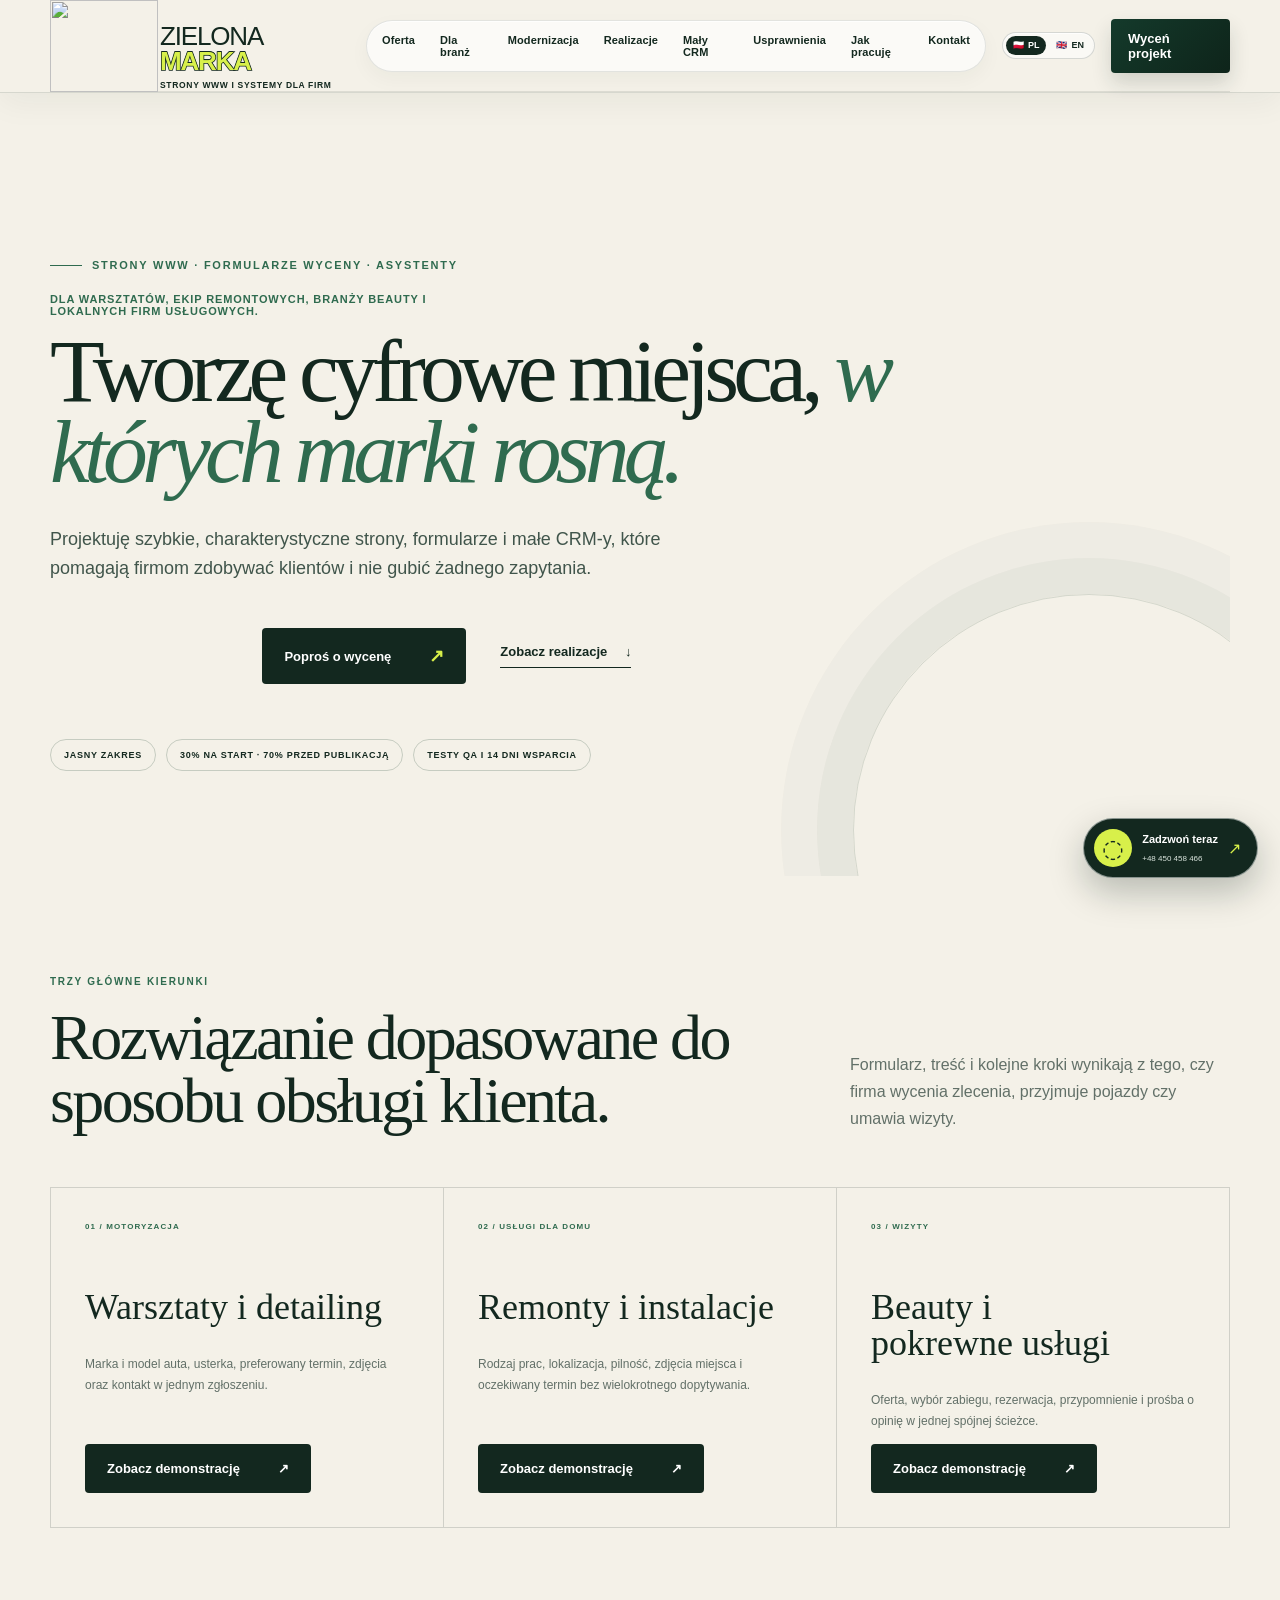
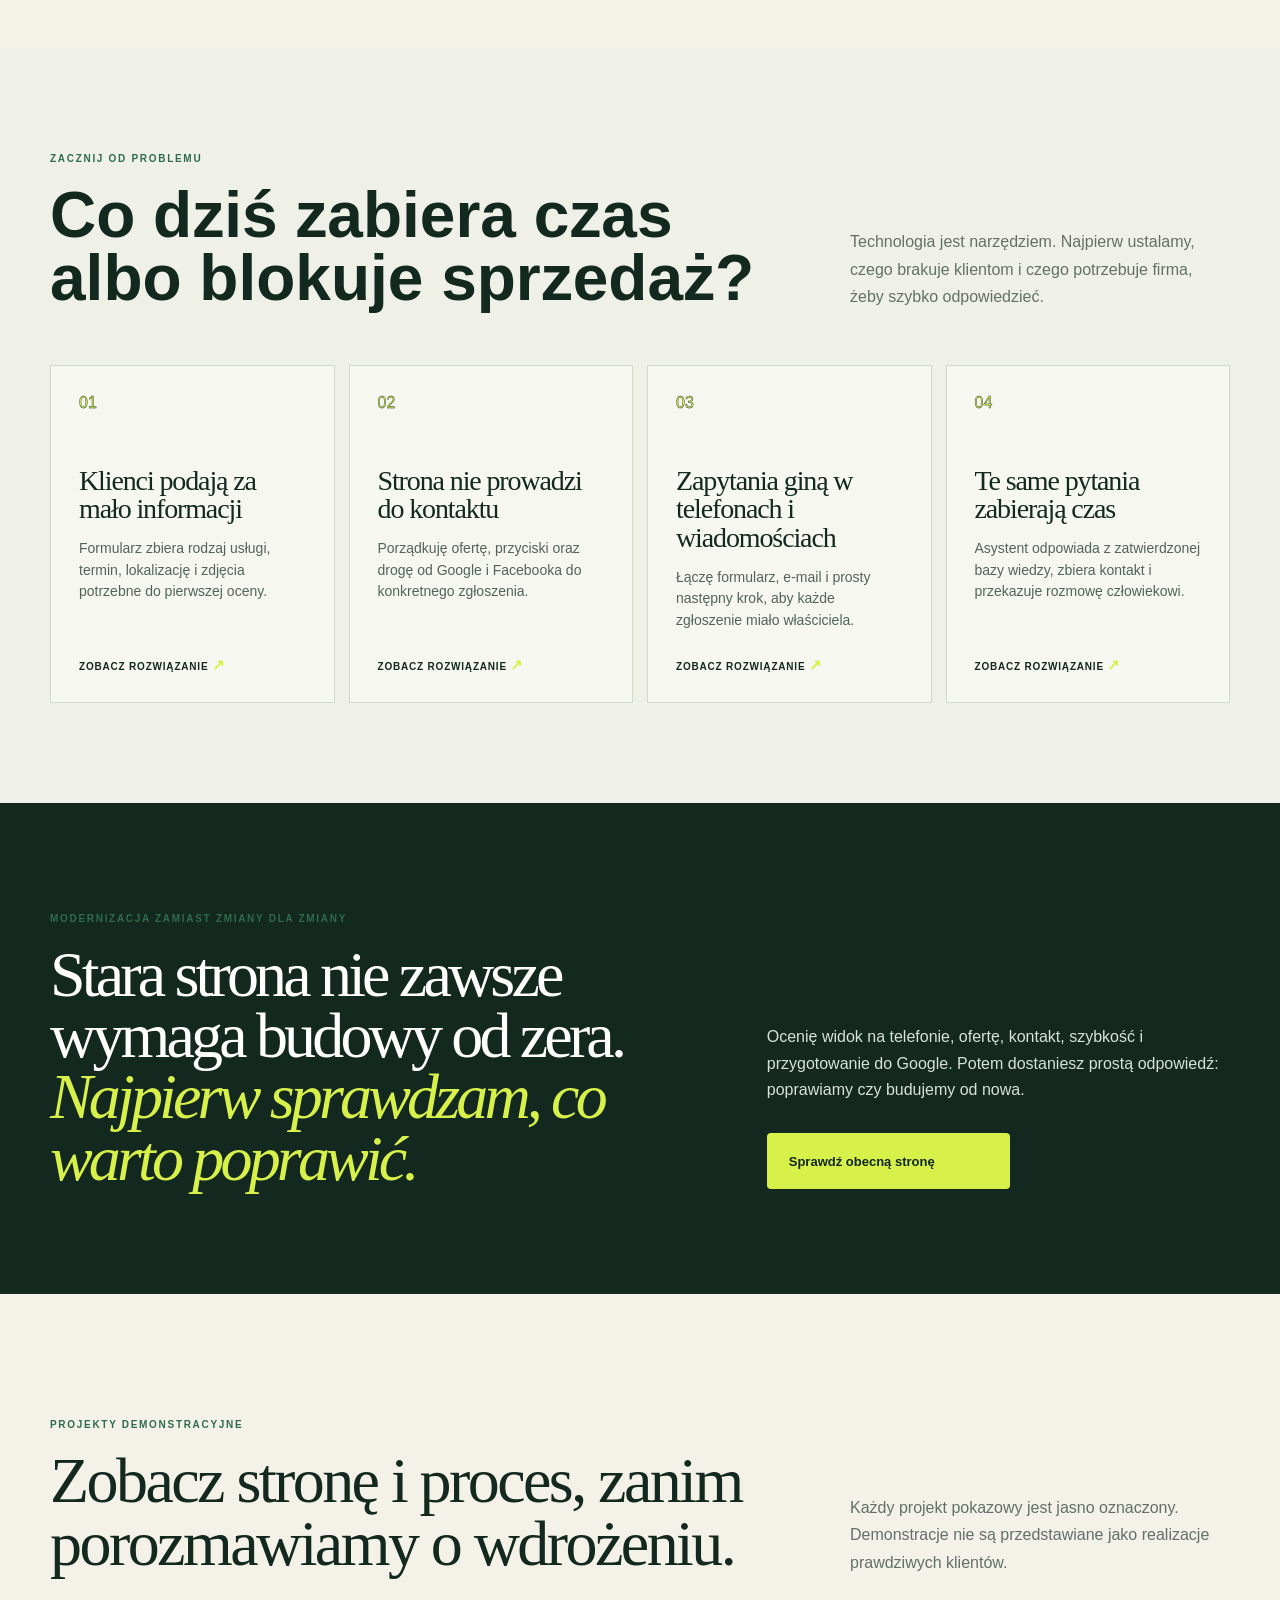
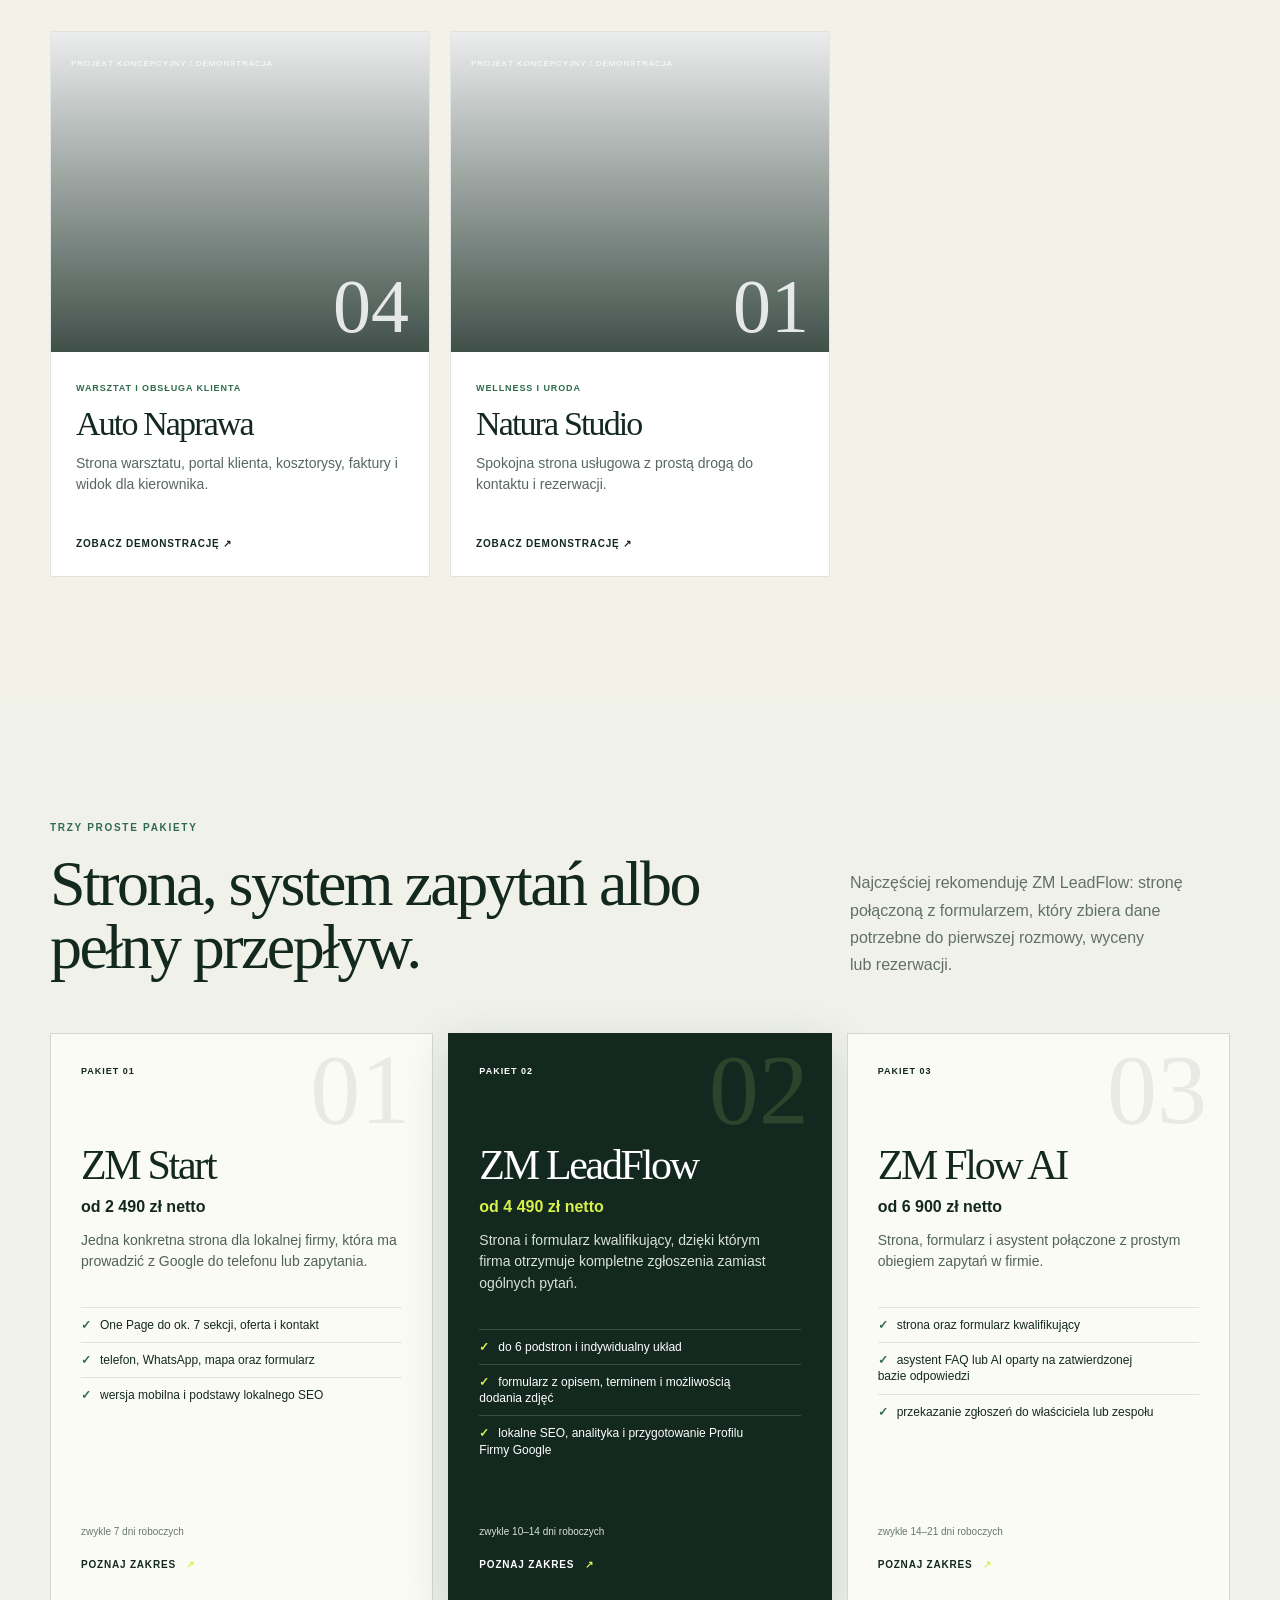
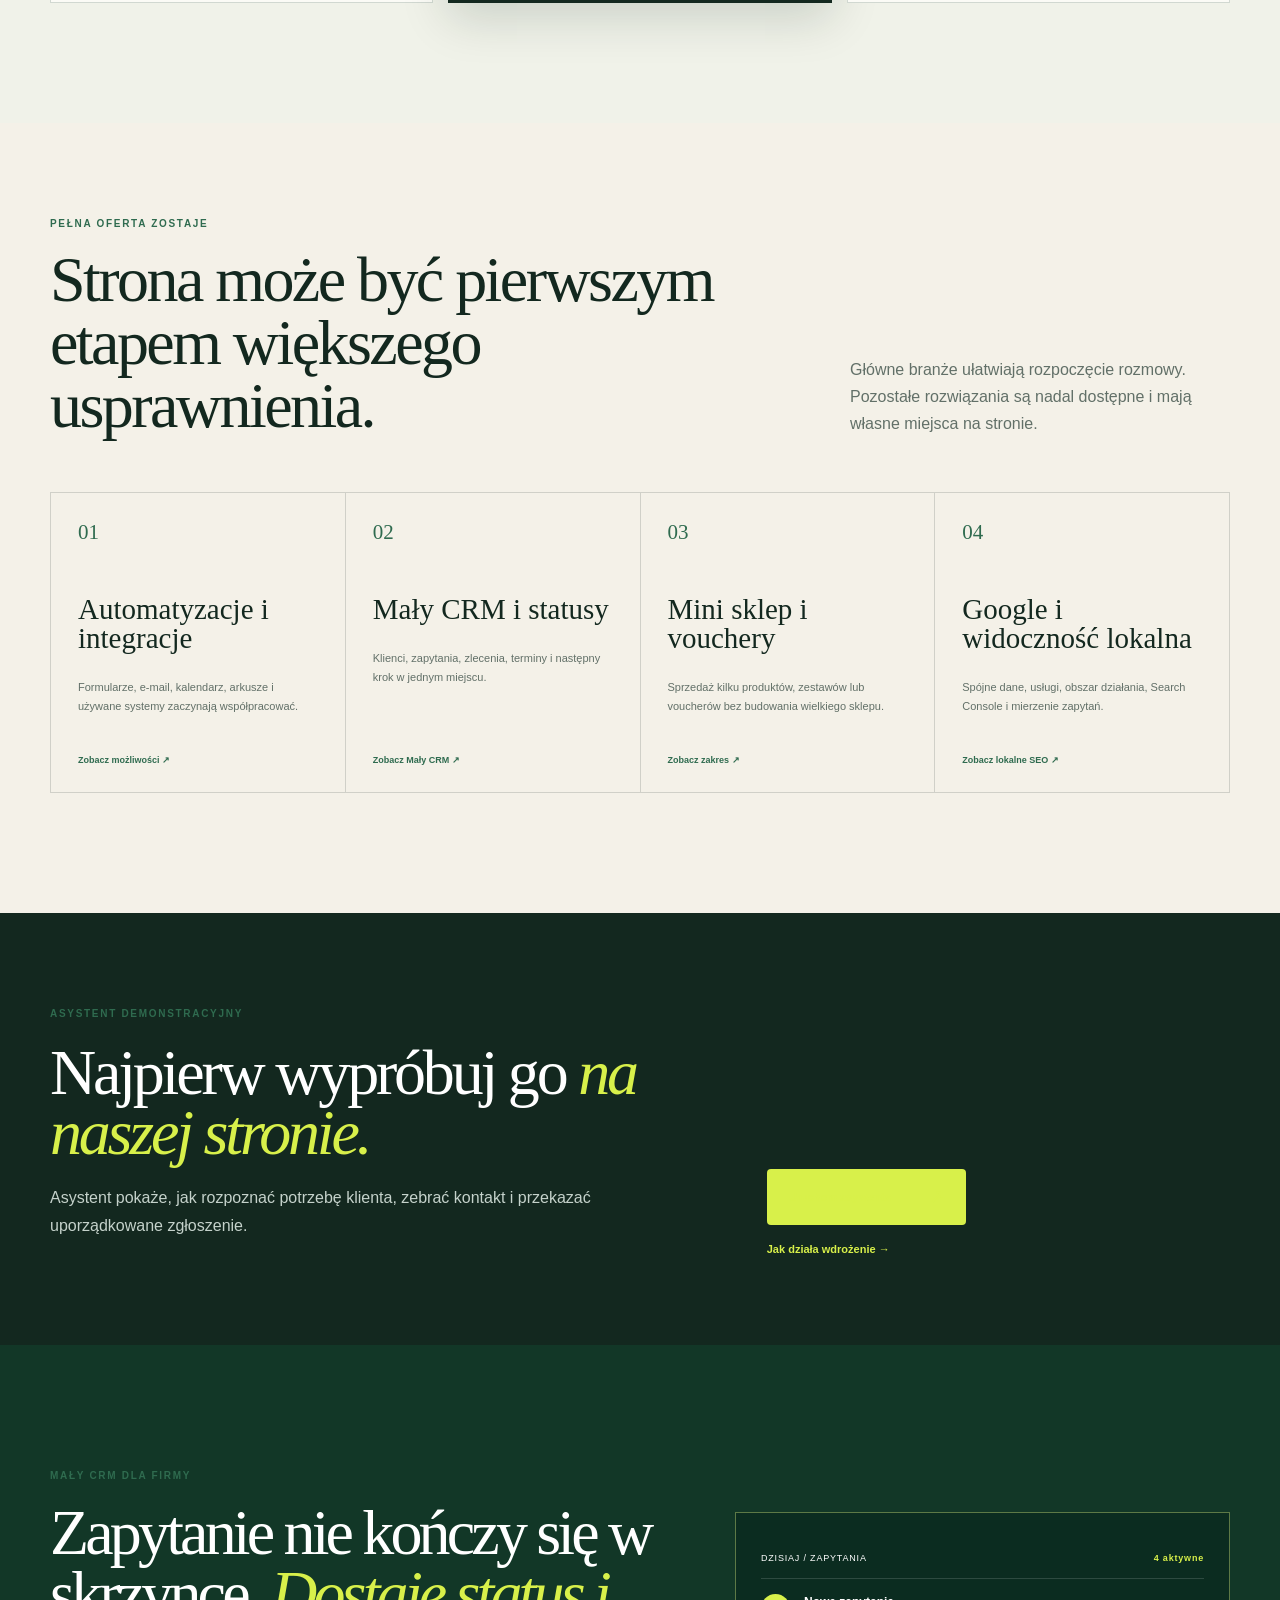
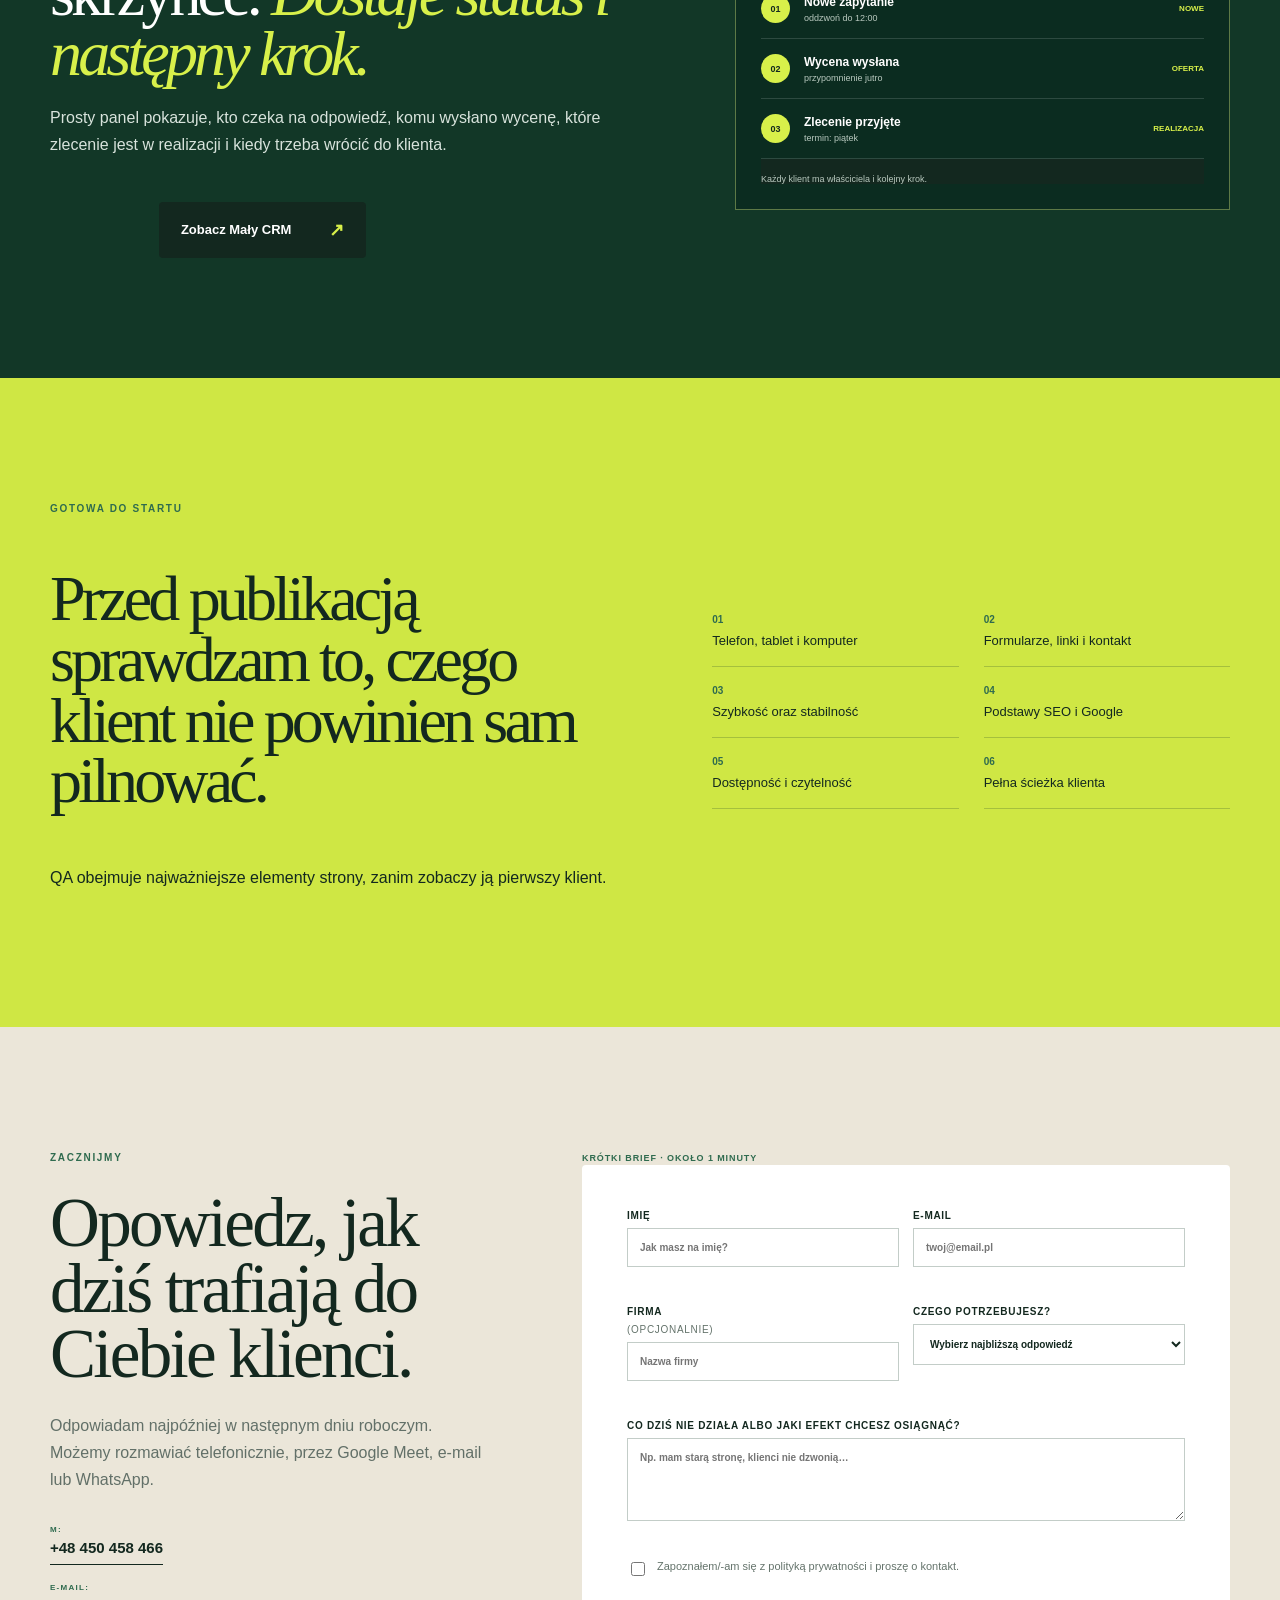
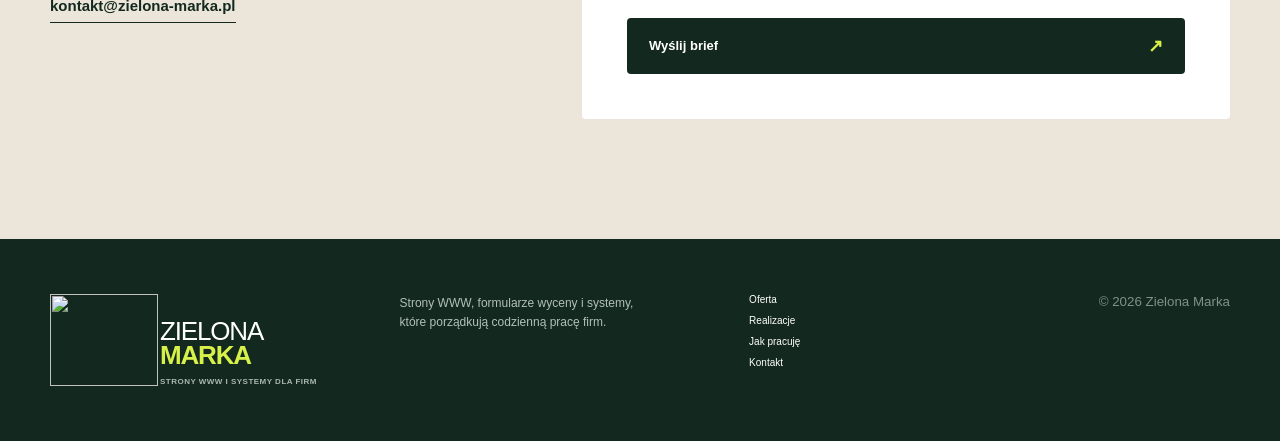
==== commit 245b3e63: "Update public preview to current Zielona Marka layout" ====
--- a/preview/index.html
+++ b/preview/index.html
@@ -3,33 +3,19 @@
 <head>
 <meta charset="utf-8">
 <meta name="viewport" content="width=device-width,initial-scale=1">
-<title>Zielona Marka — podgląd WordPress</title>
+<title>Zielona Marka — podgląd wersji WordPress</title>
 <link rel="stylesheet" href="../assets/css/main.css">
 </head>
 <body>
 <header class="site-header">
 <nav class="nav shell" aria-label="Główna nawigacja">
-<a class="brand" href="#top" aria-label="Zielona Marka, strona główna">
-<span class="brand-signature" role="img" aria-label="Zielona Marka">
-<img class="brand-apple" src="https://raw.githubusercontent.com/lukaszst-cz/zielona-marka-pl/main/public/logo-zielona-marka-transparent-v1.png" alt="">
-<span class="brand-wordmark"><b>ZIELONA</b><b>MARKA</b><small>STRONY WWW I SYSTEMY DLA FIRM</small></span>
-</span>
+<a class="brand" href="#top" aria-label="Zielona Marka">
+<span class="brand-signature"><img class="brand-apple" src="https://raw.githubusercontent.com/lukaszst-cz/zielona-marka-pl/main/public/logo-zielona-marka-transparent-v1.png" alt=""><span class="brand-wordmark"><b>ZIELONA</b><b>MARKA</b><small>STRONY WWW I SYSTEMY DLA FIRM</small></span></span>
 </a>
-<div class="nav-links">
-<a href="https://zielona-marka.pl/oferta">Oferta</a>
-<a href="#dla-kogo">Dla branż</a>
-<a href="https://zielona-marka.pl/modernizacja-strony">Modernizacja</a>
-<a href="https://zielona-marka.pl/realizacje">Realizacje</a>
-<a href="https://zielona-marka.pl/maly-crm-dla-firm">Mały CRM</a>
-<a href="https://zielona-marka.pl/usprawnienia-firmy">Usprawnienia</a>
-<a href="https://zielona-marka.pl/jak-pracuje">Jak pracuję</a>
-<a href="#kontakt">Kontakt</a>
-</div>
-<div class="language-switch" aria-label="Wybór języka"><a class="active" href="#top" lang="pl">🇵🇱 <span>PL</span></a><a href="https://zielona-marka.pl/en" lang="en">🇬🇧 <span>EN</span></a></div>
+<div class="nav-links"><a href="#oferta">Oferta</a><a href="#dla-kogo">Dla branż</a><a href="#modernizacja">Modernizacja</a><a href="#realizacje">Realizacje</a><a href="#crm">Mały CRM</a><a href="#usprawnienia">Usprawnienia</a><a href="#jak-pracuje">Jak pracuję</a><a href="#kontakt">Kontakt</a></div>
+<div class="language-switch"><a class="active" href="#">🇵🇱 <span>PL</span></a><a href="#">🇬🇧 <span>EN</span></a></div>
 <a class="button button-small" href="#kontakt">Wyceń projekt</a>
-<details class="mobile-menu"><summary>Menu <span aria-hidden="true">+</span></summary><div>
-<a href="https://zielona-marka.pl/oferta">Oferta</a><a href="#dla-kogo">Dla branż</a><a href="https://zielona-marka.pl/modernizacja-strony">Modernizacja</a><a href="https://zielona-marka.pl/realizacje">Realizacje</a><a href="https://zielona-marka.pl/maly-crm-dla-firm">Mały CRM</a><a href="https://zielona-marka.pl/usprawnienia-firmy">Usprawnienia</a><a href="https://zielona-marka.pl/jak-pracuje">Jak pracuję</a><a href="#kontakt">Kontakt i wycena</a>
-</div></details>
+<details class="mobile-menu"><summary>Menu <span>+</span></summary><div><a href="#oferta">Oferta</a><a href="#dla-kogo">Dla branż</a><a href="#modernizacja">Modernizacja</a><a href="#realizacje">Realizacje</a><a href="#crm">Mały CRM</a><a href="#usprawnienia">Usprawnienia</a><a href="#jak-pracuje">Jak pracuję</a><a href="#kontakt">Kontakt i wycena</a></div></details>
 </nav>
 </header>
 
@@ -40,100 +26,65 @@
 <h1>Tworzę cyfrowe miejsca, <em>w których marki rosną.</em></h1>
 <p class="sales-hero-copy">Projektuję szybkie, charakterystyczne strony, formularze i małe CRM-y, które pomagają firmom zdobywać klientów i nie gubić żadnego zapytania.</p>
 <div class="hero-actions"><a class="button" href="#kontakt">Poproś o wycenę <span>↗</span></a><a class="text-link" href="#realizacje">Zobacz realizacje <span>↓</span></a></div>
-<div class="sales-hero-proof" aria-label="Najważniejsze zasady Zielonej Marki"><span>Jasny zakres</span><span>30% na start · 70% przed publikacją</span><span>Testy QA i 14 dni wsparcia</span></div>
+<div class="sales-hero-proof"><span>Jasny zakres</span><span>30% na start · 70% przed publikacją</span><span>Testy QA i 14 dni wsparcia</span></div>
 </section>
 
 <section class="section shell niche-section" id="dla-kogo">
 <div class="section-head"><div><span class="section-no">TRZY GŁÓWNE KIERUNKI</span><h2>Rozwiązanie dopasowane do sposobu obsługi klienta.</h2></div><p>Formularz, treść i kolejne kroki wynikają z tego, czy firma wycenia zlecenia, przyjmuje pojazdy czy umawia wizyty.</p></div>
 <div class="niche-grid niche-grid-three">
-<article><span>01 / MOTORYZACJA</span><h3>Warsztaty i detailing</h3><p>Marka i model auta, usterka, preferowany termin, zdjęcia oraz kontakt w jednym zgłoszeniu.</p><a class="button" href="https://zielona-marka.pl/strony-dla-warsztatow">Zobacz demonstrację <b>↗</b></a></article>
-<article><span>02 / USŁUGI DLA DOMU</span><h3>Remonty i instalacje</h3><p>Rodzaj prac, lokalizacja, pilność, zdjęcia miejsca i oczekiwany termin bez wielokrotnego dopytywania.</p><a class="button" href="https://zielona-marka.pl/strony-dla-firm-uslugowych">Zobacz demonstrację <b>↗</b></a></article>
-<article><span>03 / WIZYTY</span><h3>Beauty i pokrewne usługi</h3><p>Oferta, wybór zabiegu, rezerwacja, przypomnienie i prośba o opinię w jednej spójnej ścieżce.</p><a class="button" href="https://zielona-marka.pl/strony-dla-beauty">Zobacz demonstrację <b>↗</b></a></article>
+<article><span>01 / MOTORYZACJA</span><h3>Warsztaty i detailing</h3><p>Marka i model auta, usterka, preferowany termin, zdjęcia oraz kontakt w jednym zgłoszeniu.</p><a class="button" href="#">Zobacz demonstrację <b>↗</b></a></article>
+<article><span>02 / USŁUGI DLA DOMU</span><h3>Remonty i instalacje</h3><p>Rodzaj prac, lokalizacja, pilność, zdjęcia miejsca i oczekiwany termin bez wielokrotnego dopytywania.</p><a class="button" href="#">Zobacz demonstrację <b>↗</b></a></article>
+<article><span>03 / WIZYTY</span><h3>Beauty i pokrewne usługi</h3><p>Oferta, wybór zabiegu, rezerwacja, przypomnienie i prośba o opinię w jednej spójnej ścieżce.</p><a class="button" href="#">Zobacz demonstrację <b>↗</b></a></article>
 </div>
 </section>
 
 <section class="problem-section"><div class="shell">
 <div class="section-head"><div><span class="section-no">ZACZNIJ OD PROBLEMU</span><h2>Co dziś zabiera czas albo blokuje sprzedaż?</h2></div><p>Technologia jest narzędziem. Najpierw ustalamy, czego brakuje klientom i czego potrzebuje firma, żeby szybko odpowiedzieć.</p></div>
 <div class="problem-grid">
-<article><span>01</span><h3>Klienci podają za mało informacji</h3><p>Formularz zbiera rodzaj usługi, termin, lokalizację i zdjęcia potrzebne do pierwszej oceny.</p><a href="https://zielona-marka.pl/oferta">Zobacz rozwiązanie <b>↗</b></a></article>
-<article><span>02</span><h3>Strona nie prowadzi do kontaktu</h3><p>Porządkuję ofertę, przyciski oraz drogę od Google i Facebooka do konkretnego zgłoszenia.</p><a href="https://zielona-marka.pl/modernizacja-strony">Zobacz rozwiązanie <b>↗</b></a></article>
-<article><span>03</span><h3>Zapytania giną w telefonach i wiadomościach</h3><p>Łączę formularz, e-mail i prosty następny krok, aby każde zgłoszenie miało właściciela.</p><a href="https://zielona-marka.pl/oferta">Zobacz rozwiązanie <b>↗</b></a></article>
-<article><span>04</span><h3>Te same pytania zabierają czas</h3><p>Asystent odpowiada z zatwierdzonej bazy wiedzy, zbiera kontakt i przekazuje rozmowę człowiekowi.</p><a href="https://zielona-marka.pl/asystent-zapytan">Zobacz rozwiązanie <b>↗</b></a></article>
-</div></div></section>
+<article><span>01</span><h3>Klienci podają za mało informacji</h3><p>Formularz zbiera rodzaj usługi, termin, lokalizację i zdjęcia potrzebne do pierwszej oceny.</p><a href="#">Zobacz rozwiązanie <b>↗</b></a></article>
+<article><span>02</span><h3>Strona nie prowadzi do kontaktu</h3><p>Porządkuję ofertę, przyciski oraz drogę od Google i Facebooka do konkretnego zgłoszenia.</p><a href="#">Zobacz rozwiązanie <b>↗</b></a></article>
+<article><span>03</span><h3>Zapytania giną w telefonach i wiadomościach</h3><p>Łączę formularz, e-mail i prosty następny krok, aby każde zgłoszenie miało właściciela.</p><a href="#">Zobacz rozwiązanie <b>↗</b></a></article>
+<article><span>04</span><h3>Te same pytania zabierają czas</h3><p>Asystent odpowiada z zatwierdzonej bazy wiedzy, zbiera kontakt i przekazuje rozmowę człowiekowi.</p><a href="#">Zobacz rozwiązanie <b>↗</b></a></article>
+</div>
+</div></section>
 
-<section class="rebuild-banner dark-section"><div class="shell rebuild-grid">
+<section class="rebuild-banner dark-section" id="modernizacja"><div class="shell rebuild-grid">
 <div><span class="section-no">MODERNIZACJA ZAMIAST ZMIANY DLA ZMIANY</span><h2>Stara strona nie zawsze wymaga budowy od zera. <em>Najpierw sprawdzam, co warto poprawić.</em></h2></div>
-<div><p>Ocenię widok na telefonie, ofertę, kontakt, szybkość i przygotowanie do Google. Potem dostaniesz prostą odpowiedź: poprawiamy czy budujemy od nowa.</p><a class="button button-light" href="https://zielona-marka.pl/modernizacja-strony">Sprawdź obecną stronę <span>↗</span></a></div>
+<div><p>Ocenię widok na telefonie, ofertę, kontakt, szybkość i przygotowanie do Google. Potem dostaniesz prostą odpowiedź: poprawiamy czy budujemy od nowa.</p><a class="button button-light" href="#kontakt">Sprawdź obecną stronę <span>↗</span></a></div>
 </div></section>
 
 <section class="section shell" id="realizacje">
 <div class="section-head"><div><span class="section-no">PROJEKTY DEMONSTRACYJNE</span><h2>Zobacz stronę i proces, zanim porozmawiamy o wdrożeniu.</h2></div><p>Każdy projekt pokazowy jest jasno oznaczony. Demonstracje nie są przedstawiane jako realizacje prawdziwych klientów.</p></div>
 <div class="project-preview-grid">
-<article class="project-preview"><div class="project-preview-image" style="background-image:linear-gradient(180deg,rgba(10,31,22,.08),rgba(10,31,22,.78)),url('https://lukaszst-cz.github.io/operations-office-portfolio/auto-naprawa-preview/assets/workshop-hero.png')"><span>Projekt koncepcyjny / demonstracja</span><b>04</b></div><div><small>Warsztat i obsługa klienta</small><h3>Auto Naprawa</h3><p>Strona warsztatu, portal klienta, kosztorysy, faktury i widok dla kierownika.</p><a href="https://lukaszst-cz.github.io/operations-office-portfolio/auto-naprawa-preview/">Zobacz demonstrację <b>↗</b></a></div></article>
-<article class="project-preview"><div class="project-preview-image" style="background-image:linear-gradient(180deg,rgba(10,31,22,.08),rgba(10,31,22,.78)),url('https://raw.githubusercontent.com/lukaszst-cz/zielona-marka-pl/main/public/concept-natura.jpg')"><span>Projekt koncepcyjny / demonstracja</span><b>01</b></div><div><small>Wellness i uroda</small><h3>Natura Studio</h3><p>Spokojna strona usługowa z prostą drogą do kontaktu i rezerwacji.</p><a href="https://zielona-marka.pl/demo/natura-strona">Zobacz demonstrację <b>↗</b></a></div></article>
-<article class="project-preview"><div class="project-preview-image" style="background-image:linear-gradient(180deg,rgba(10,31,22,.08),rgba(10,31,22,.78)),url('https://raw.githubusercontent.com/lukaszst-cz/zielona-marka-pl/main/public/og.png')"><span>Projekt koncepcyjny / demonstracja</span><b>05</b></div><div><small>Transport i logistyka</small><h3>TransportFlow</h3><p>Demonstracyjny system TMS i CRM: zlecenia, kierowcy, dokumenty oraz wyniki firmy.</p><a href="https://zielona-marka.pl/realizacje/transportflow">Zobacz demonstrację <b>↗</b></a></div></article>
-<article class="project-preview"><div class="project-preview-image" style="background-image:linear-gradient(180deg,rgba(10,31,22,.08),rgba(10,31,22,.78)),url('https://raw.githubusercontent.com/lukaszst-cz/zielona-marka-pl/main/public/og.png')"><span>Projekt koncepcyjny / demonstracja</span><b>06</b></div><div><small>Auto detailing</small><h3>DetailFlow</h3><p>System dla zapytań, stanowisk, kontroli jakości, zdjęć, płatności i powrotów klientów.</p><a href="https://zielona-marka.pl/realizacje/detailflow">Zobacz demonstrację <b>↗</b></a></div></article>
+<article class="project-preview"><div class="project-preview-image" style="background-image:linear-gradient(180deg,rgba(10,31,22,.08),rgba(10,31,22,.78)),url('https://lukaszst-cz.github.io/operations-office-portfolio/auto-naprawa-preview/assets/workshop-hero.png')"><span>Projekt koncepcyjny / demonstracja</span><b>04</b></div><div><small>Warsztat i obsługa klienta</small><h3>Auto Naprawa</h3><p>Strona warsztatu, portal klienta, kosztorysy, faktury i widok dla kierownika.</p><a href="#">Zobacz demonstrację <b>↗</b></a></div></article>
+<article class="project-preview"><div class="project-preview-image" style="background-image:linear-gradient(180deg,rgba(10,31,22,.08),rgba(10,31,22,.78)),url('https://raw.githubusercontent.com/lukaszst-cz/zielona-marka-pl/main/public/concept-natura.jpg')"><span>Projekt koncepcyjny / demonstracja</span><b>01</b></div><div><small>Wellness i uroda</small><h3>Natura Studio</h3><p>Spokojna strona usługowa z prostą drogą do kontaktu i rezerwacji.</p><a href="#">Zobacz demonstrację <b>↗</b></a></div></article>
 </div>
-<a class="section-link" href="https://zielona-marka.pl/realizacje">Zobacz wszystkie projekty demonstracyjne <span>↗</span></a>
 </section>
 
-<section class="section offer-teaser"><div class="shell">
+<section class="section offer-teaser" id="oferta"><div class="shell">
 <div class="section-head"><div><span class="section-no">TRZY PROSTE PAKIETY</span><h2>Strona, system zapytań albo pełny przepływ.</h2></div><p>Najczęściej rekomenduję ZM LeadFlow: stronę połączoną z formularzem, który zbiera dane potrzebne do pierwszej rozmowy, wyceny lub rezerwacji.</p></div>
 <div class="core-package-grid">
-<article><span>PAKIET 01</span><div class="package-number">01</div><h3>ZM Start</h3><b>od 2 490 zł netto</b><p>Jedna konkretna strona dla lokalnej firmy, która ma prowadzić z Google do telefonu lub zapytania.</p><ul><li>One Page do ok. 7 sekcji, oferta i kontakt</li><li>telefon, WhatsApp, mapa oraz formularz</li><li>wersja mobilna i podstawy lokalnego SEO</li></ul><small>zwykle 7 dni roboczych</small><a href="https://zielona-marka.pl/oferta">Poznaj zakres <i>↗</i></a></article>
-<article class="featured"><span>PAKIET 02</span><div class="package-number">02</div><h3>ZM LeadFlow</h3><b>od 4 490 zł netto</b><p>Strona i formularz kwalifikujący, dzięki którym firma otrzymuje kompletne zgłoszenia zamiast ogólnych pytań.</p><ul><li>do 6 podstron i indywidualny układ</li><li>formularz z opisem, terminem i możliwością dodania zdjęć</li><li>lokalne SEO, analityka i przygotowanie Profilu Firmy Google</li></ul><small>zwykle 10–14 dni roboczych</small><a href="https://zielona-marka.pl/oferta">Poznaj zakres <i>↗</i></a></article>
-<article><span>PAKIET 03</span><div class="package-number">03</div><h3>ZM Flow AI</h3><b>od 6 900 zł netto</b><p>Strona, formularz i asystent połączone z prostym obiegiem zapytań w firmie.</p><ul><li>strona oraz formularz kwalifikujący</li><li>asystent FAQ lub AI oparty na zatwierdzonej bazie odpowiedzi</li><li>przekazanie zgłoszeń do właściciela lub zespołu</li></ul><small>zwykle 14–21 dni roboczych</small><a href="https://zielona-marka.pl/oferta">Poznaj zakres <i>↗</i></a></article>
+<article><span>PAKIET 01</span><div class="package-number">01</div><h3>ZM Start</h3><b>od 2 490 zł netto</b><p>Jedna konkretna strona dla lokalnej firmy, która ma prowadzić z Google do telefonu lub zapytania.</p><ul><li>One Page do ok. 7 sekcji, oferta i kontakt</li><li>telefon, WhatsApp, mapa oraz formularz</li><li>wersja mobilna i podstawy lokalnego SEO</li></ul><small>zwykle 7 dni roboczych</small><a href="#">Poznaj zakres <i>↗</i></a></article>
+<article class="featured"><span>PAKIET 02</span><div class="package-number">02</div><h3>ZM LeadFlow</h3><b>od 4 490 zł netto</b><p>Strona i formularz kwalifikujący, dzięki którym firma otrzymuje kompletne zgłoszenia zamiast ogólnych pytań.</p><ul><li>do 6 podstron i indywidualny układ</li><li>formularz z opisem, terminem i możliwością dodania zdjęć</li><li>lokalne SEO, analityka i przygotowanie Profilu Firmy Google</li></ul><small>zwykle 10–14 dni roboczych</small><a href="#">Poznaj zakres <i>↗</i></a></article>
+<article><span>PAKIET 03</span><div class="package-number">03</div><h3>ZM Flow AI</h3><b>od 6 900 zł netto</b><p>Strona, formularz i asystent połączone z prostym obiegiem zapytań w firmie.</p><ul><li>strona oraz formularz kwalifikujący</li><li>asystent FAQ lub AI oparty na zatwierdzonej bazie odpowiedzi</li><li>przekazanie zgłoszeń do właściciela lub zespołu</li></ul><small>zwykle 14–21 dni roboczych</small><a href="#">Poznaj zakres <i>↗</i></a></article>
 </div>
 </div></section>
 
-<section class="section shell more-services">
+<section class="section shell more-services" id="usprawnienia">
 <div class="section-head"><div><span class="section-no">PEŁNA OFERTA ZOSTAJE</span><h2>Strona może być pierwszym etapem większego usprawnienia.</h2></div><p>Główne branże ułatwiają rozpoczęcie rozmowy. Pozostałe rozwiązania są nadal dostępne i mają własne miejsca na stronie.</p></div>
-<div class="more-services-grid">
-<a href="https://zielona-marka.pl/usprawnienia-firmy#automatyzacje"><span>01</span><h3>Automatyzacje i integracje</h3><p>Formularze, e-mail, kalendarz, arkusze i używane systemy zaczynają współpracować.</p><b>Zobacz możliwości ↗</b></a>
-<a href="https://zielona-marka.pl/maly-crm-dla-firm"><span>02</span><h3>Mały CRM i statusy</h3><p>Klienci, zapytania, zlecenia, terminy i następny krok w jednym miejscu.</p><b>Zobacz Mały CRM ↗</b></a>
-<a href="https://zielona-marka.pl/oferta#mini-sklep"><span>03</span><h3>Mini sklep i vouchery</h3><p>Sprzedaż kilku produktów, zestawów lub voucherów bez budowania wielkiego sklepu.</p><b>Zobacz zakres ↗</b></a>
-<a href="https://zielona-marka.pl/strony-internetowe-marki"><span>04</span><h3>Google i widoczność lokalna</h3><p>Spójne dane, usługi, obszar działania, Search Console i mierzenie zapytań.</p><b>Zobacz lokalne SEO ↗</b></a>
-</div>
+<div class="more-services-grid"><a href="#"><span>01</span><h3>Automatyzacje i integracje</h3><p>Formularze, e-mail, kalendarz, arkusze i używane systemy zaczynają współpracować.</p><b>Zobacz możliwości ↗</b></a><a href="#"><span>02</span><h3>Mały CRM i statusy</h3><p>Klienci, zapytania, zlecenia, terminy i następny krok w jednym miejscu.</p><b>Zobacz Mały CRM ↗</b></a><a href="#"><span>03</span><h3>Mini sklep i vouchery</h3><p>Sprzedaż kilku produktów, zestawów lub voucherów bez budowania wielkiego sklepu.</p><b>Zobacz zakres ↗</b></a><a href="#"><span>04</span><h3>Google i widoczność lokalna</h3><p>Spójne dane, usługi, obszar działania, Search Console i mierzenie zapytań.</p><b>Zobacz lokalne SEO ↗</b></a></div>
 </section>
 
-<section class="asystent-band dark-section"><div class="shell asystent-band-grid">
-<div><span class="section-no">ASYSTENT DEMONSTRACYJNY</span><h2>Najpierw wypróbuj go <em>na naszej stronie.</em></h2><p>Asystent pokaże, jak rozpoznać potrzebę klienta, zebrać kontakt i przekazać uporządkowane zgłoszenie.</p></div>
-<div><a class="button button-light" href="https://zielona-marka.pl/asystent-zapytan">Uruchom asystenta <span>↗</span></a><a href="https://zielona-marka.pl/asystent-zapytan">Jak działa wdrożenie <span>→</span></a></div>
-</div></section>
+<section class="asystent-band dark-section"><div class="shell asystent-band-grid"><div><span class="section-no">ASYSTENT DEMONSTRACYJNY</span><h2>Najpierw wypróbuj go <em>na naszej stronie.</em></h2><p>Asystent pokaże, jak rozpoznać potrzebę klienta, zebrać kontakt i przekazać uporządkowane zgłoszenie.</p></div><div><a class="button button-light" href="#">Uruchom asystenta <span>↗</span></a><a href="#">Jak działa wdrożenie <span>→</span></a></div></div></section>
 
-<section class="section crm-home"><div class="shell crm-home-grid">
-<div><span class="section-no">MAŁY CRM DLA FIRMY</span><h2>Zapytanie nie kończy się w skrzynce. <em>Dostaje status i następny krok.</em></h2><p>Prosty panel pokazuje, kto czeka na odpowiedź, komu wysłano wycenę, które zlecenie jest w realizacji i kiedy trzeba wrócić do klienta. Bez wdrażania dużego, drogiego systemu.</p><div class="hero-actions"><a class="button" href="https://zielona-marka.pl/maly-crm-dla-firm">Zobacz Mały CRM <span>↗</span></a><a class="text-link" href="https://zielona-marka.pl/usprawnienia-firmy#film">Obejrzyj film 20 s <span>→</span></a></div></div>
-<div class="crm-home-board" aria-label="Przykładowy lejek Małego CRM"><header><span>DZISIAJ / ZAPYTANIA</span><b>4 aktywne</b></header><article><i>01</i><div><b>Nowe zapytanie</b><small>oddzwoń do 12:00</small></div><span>NOWE</span></article><article><i>02</i><div><b>Wycena wysłana</b><small>przypomnienie jutro</small></div><span>OFERTA</span></article><article><i>03</i><div><b>Zlecenie przyjęte</b><small>termin: piątek</small></div><span>REALIZACJA</span></article><footer>Każdy klient ma właściciela i kolejny krok.</footer></div>
-</div></section>
+<section class="section crm-home" id="crm"><div class="shell crm-home-grid"><div><span class="section-no">MAŁY CRM DLA FIRMY</span><h2>Zapytanie nie kończy się w skrzynce. <em>Dostaje status i następny krok.</em></h2><p>Prosty panel pokazuje, kto czeka na odpowiedź, komu wysłano wycenę, które zlecenie jest w realizacji i kiedy trzeba wrócić do klienta.</p><div class="hero-actions"><a class="button" href="#">Zobacz Mały CRM <span>↗</span></a></div></div><div class="crm-home-board"><header><span>DZISIAJ / ZAPYTANIA</span><b>4 aktywne</b></header><article><i>01</i><div><b>Nowe zapytanie</b><small>oddzwoń do 12:00</small></div><span>NOWE</span></article><article><i>02</i><div><b>Wycena wysłana</b><small>przypomnienie jutro</small></div><span>OFERTA</span></article><article><i>03</i><div><b>Zlecenie przyjęte</b><small>termin: piątek</small></div><span>REALIZACJA</span></article><footer>Każdy klient ma właściciela i kolejny krok.</footer></div></div></section>
 
-<section class="section quality-section"><div class="shell quality-grid">
-<div><span class="section-no">GOTOWA DO STARTU</span><h2>Przed publikacją sprawdzam to, czego klient nie powinien sam pilnować.</h2><p>QA obejmuje najważniejsze elementy strony, zanim zobaczy ją pierwszy klient.</p><a href="https://zielona-marka.pl/jak-pracuje">Zobacz proces i zasady 30/70 <b>↗</b></a></div>
-<ul><li><b>01</b>Telefon, tablet i komputer</li><li><b>02</b>Formularze, linki i kontakt</li><li><b>03</b>Szybkość oraz stabilność</li><li><b>04</b>Podstawy SEO i Google</li><li><b>05</b>Dostępność i czytelność</li><li><b>06</b>Pełna ścieżka klienta</li></ul>
-</div></section>
+<section class="section quality-section" id="jak-pracuje"><div class="shell quality-grid"><div><span class="section-no">GOTOWA DO STARTU</span><h2>Przed publikacją sprawdzam to, czego klient nie powinien sam pilnować.</h2><p>QA obejmuje najważniejsze elementy strony, zanim zobaczy ją pierwszy klient.</p></div><ul><li><b>01</b>Telefon, tablet i komputer</li><li><b>02</b>Formularze, linki i kontakt</li><li><b>03</b>Szybkość oraz stabilność</li><li><b>04</b>Podstawy SEO i Google</li><li><b>05</b>Dostępność i czytelność</li><li><b>06</b>Pełna ścieżka klienta</li></ul></div></section>
 
-<section class="section contact-section" id="kontakt"><div class="shell contact-grid">
-<div><span class="section-no">ZACZNIJMY</span><h2>Opowiedz, jak dziś trafiają do Ciebie klienci.</h2><p>Odpowiadam najpóźniej w następnym dniu roboczym. Możemy rozmawiać telefonicznie, przez Google Meet, e-mail lub WhatsApp.</p><div class="contact-direct"><a href="tel:+48450458466"><small>M:</small><strong>+48 450 458 466</strong></a><a href="mailto:kontakt@zielona-marka.pl"><small>E-mail:</small><strong>kontakt@zielona-marka.pl</strong></a></div></div>
-<div><span class="contact-form-kicker">KRÓTKI BRIEF · OKOŁO 1 MINUTY</span>
-<form class="contact-form" onsubmit="return false">
-<label>Imię<input required placeholder="Jak masz na imię?"></label>
-<label>E-mail<input required type="email" placeholder="twoj@email.pl"></label>
-<label>Firma <span>(opcjonalnie)</span><input placeholder="Nazwa firmy"></label>
-<label>Czego potrzebujesz?<select required><option value="" disabled selected>Wybierz najbliższą odpowiedź</option><option>Strona dla warsztatu lub detailingu</option><option>Strona dla firmy remontowej lub instalatora</option><option>Strona dla beauty lub usług na termin</option><option>Nowa strona dla innej firmy usługowej</option><option>Modernizacja obecnej strony</option><option>Formularz wyceny lub zgłoszenia</option><option>Mały CRM do klientów i zleceń</option><option>Asystent dla firmy</option><option>Potrzebuję krótkiej konsultacji</option></select></label>
-<label class="form-wide">Co dziś nie działa albo jaki efekt chcesz osiągnąć?<textarea required rows="5" placeholder="Np. mam starą stronę, klienci nie dzwonią, chcę sprzedawać kilka produktów…"></textarea></label>
-<label class="form-consent form-wide"><input required type="checkbox"> <span>Zapoznałem/-am się z polityką prywatności i proszę o kontakt.</span></label>
-<button class="button form-wide" type="submit">Wyślij brief <span>↗</span></button>
-</form></div>
-</div></section>
+<section class="section contact-section" id="kontakt"><div class="shell contact-grid"><div><span class="section-no">ZACZNIJMY</span><h2>Opowiedz, jak dziś trafiają do Ciebie klienci.</h2><p>Odpowiadam najpóźniej w następnym dniu roboczym. Możemy rozmawiać telefonicznie, przez Google Meet, e-mail lub WhatsApp.</p><div class="contact-direct"><a href="tel:+48450458466"><small>M:</small><strong>+48 450 458 466</strong></a><a href="mailto:kontakt@zielona-marka.pl"><small>E-mail:</small><strong>kontakt@zielona-marka.pl</strong></a></div></div><div><span class="contact-form-kicker">KRÓTKI BRIEF · OKOŁO 1 MINUTY</span><form class="contact-form"><label>Imię<input placeholder="Jak masz na imię?"></label><label>E-mail<input type="email" placeholder="twoj@email.pl"></label><label>Firma <span>(opcjonalnie)</span><input placeholder="Nazwa firmy"></label><label>Czego potrzebujesz?<select><option>Wybierz najbliższą odpowiedź</option><option>Nowa strona dla firmy usługowej</option><option>Modernizacja obecnej strony</option><option>Mały CRM do klientów i zleceń</option></select></label><label class="form-wide">Co dziś nie działa albo jaki efekt chcesz osiągnąć?<textarea rows="5" placeholder="Np. mam starą stronę, klienci nie dzwonią…"></textarea></label><label class="form-consent form-wide"><input type="checkbox"> <span>Zapoznałem/-am się z polityką prywatności i proszę o kontakt.</span></label><button class="button form-wide" type="button">Wyślij brief <span>↗</span></button></form></div></div></section>
 </main>
 
-<a class="whatsapp-float" href="tel:+48450458466" aria-label="Zadzwoń do Zielonej Marki"><span aria-hidden="true">◌</span><b>Zadzwoń teraz</b><small>+48 450 458 466</small><i aria-hidden="true">↗</i></a>
-
-<footer class="site-footer"><div class="shell footer-grid">
-<a class="brand" href="#top"><span class="brand-signature" role="img" aria-label="Zielona Marka"><img class="brand-apple" src="https://raw.githubusercontent.com/lukaszst-cz/zielona-marka-pl/main/public/logo-zielona-marka-transparent-v1.png" alt=""><span class="brand-wordmark"><b>ZIELONA</b><b>MARKA</b><small>STRONY WWW I SYSTEMY DLA FIRM</small></span></span></a>
-<p>Strony WWW, formularze wyceny i systemy, które porządkują codzienną pracę firm.</p>
-<div><a href="https://zielona-marka.pl/oferta">Oferta</a><a href="https://zielona-marka.pl/realizacje">Realizacje</a><a href="https://zielona-marka.pl/status">Status projektu</a><a href="https://www.facebook.com/StudioGraficzneZielonaMarka">Facebook ↗</a><a href="https://www.instagram.com/zielona.marka.pl/">Instagram ↗</a><a href="https://zielona-marka.pl/jak-pracuje">Jak pracuję</a><a href="https://zielona-marka.pl/polityka-prywatnosci">Prywatność</a></div>
-<small>© 2026 Zielona Marka</small>
-</div></footer>
+<footer class="site-footer"><div class="shell footer-grid"><a class="brand" href="#top"><span class="brand-signature"><img class="brand-apple" src="https://raw.githubusercontent.com/lukaszst-cz/zielona-marka-pl/main/public/logo-zielona-marka-transparent-v1.png" alt=""><span class="brand-wordmark"><b>ZIELONA</b><b>MARKA</b><small>STRONY WWW I SYSTEMY DLA FIRM</small></span></span></a><p>Strony WWW, formularze wyceny i systemy, które porządkują codzienną pracę firm.</p><div><a href="#oferta">Oferta</a><a href="#realizacje">Realizacje</a><a href="#jak-pracuje">Jak pracuję</a><a href="#kontakt">Kontakt</a></div><small>© 2026 Zielona Marka</small></div></footer>
+<a class="whatsapp-float" href="tel:+48450458466"><span>◌</span><b>Zadzwoń teraz</b><small>+48 450 458 466</small><i>↗</i></a>
 <script src="../assets/js/main.js"></script>
-</body>
-</html>+</body></html>
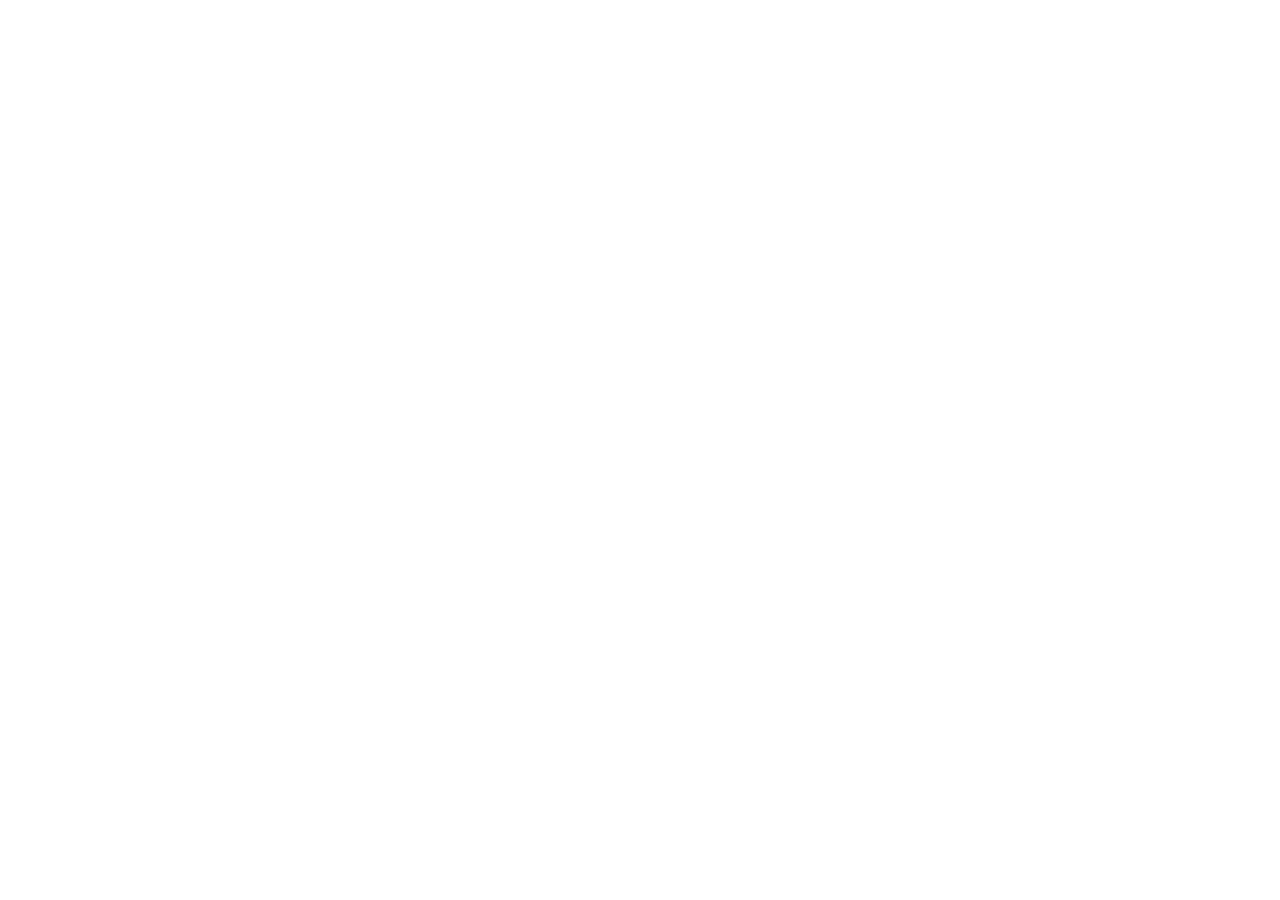
==== commit c6f8e78e: "Retire old static mock preview" ====
--- a/preview/index.html
+++ b/preview/index.html
@@ -3,88 +3,12 @@
 <head>
 <meta charset="utf-8">
 <meta name="viewport" content="width=device-width,initial-scale=1">
-<title>Zielona Marka — podgląd wersji WordPress</title>
-<link rel="stylesheet" href="../assets/css/main.css">
+<meta http-equiv="refresh" content="0;url=https://playground.wordpress.net/?blueprint-url=https%3A%2F%2Fraw.githubusercontent.com%2Flukaszst-cz%2Fzielona-marka-wordpress%2Fmain%2Fblueprint.json">
+<title>Zielona Marka — WordPress 1:1</title>
+<link rel="canonical" href="https://playground.wordpress.net/?blueprint-url=https%3A%2F%2Fraw.githubusercontent.com%2Flukaszst-cz%2Fzielona-marka-wordpress%2Fmain%2Fblueprint.json">
 </head>
 <body>
-<header class="site-header">
-<nav class="nav shell" aria-label="Główna nawigacja">
-<a class="brand" href="#top" aria-label="Zielona Marka">
-<span class="brand-signature"><img class="brand-apple" src="https://raw.githubusercontent.com/lukaszst-cz/zielona-marka-pl/main/public/logo-zielona-marka-transparent-v1.png" alt=""><span class="brand-wordmark"><b>ZIELONA</b><b>MARKA</b><small>STRONY WWW I SYSTEMY DLA FIRM</small></span></span>
-</a>
-<div class="nav-links"><a href="#oferta">Oferta</a><a href="#dla-kogo">Dla branż</a><a href="#modernizacja">Modernizacja</a><a href="#realizacje">Realizacje</a><a href="#crm">Mały CRM</a><a href="#usprawnienia">Usprawnienia</a><a href="#jak-pracuje">Jak pracuję</a><a href="#kontakt">Kontakt</a></div>
-<div class="language-switch"><a class="active" href="#">🇵🇱 <span>PL</span></a><a href="#">🇬🇧 <span>EN</span></a></div>
-<a class="button button-small" href="#kontakt">Wyceń projekt</a>
-<details class="mobile-menu"><summary>Menu <span>+</span></summary><div><a href="#oferta">Oferta</a><a href="#dla-kogo">Dla branż</a><a href="#modernizacja">Modernizacja</a><a href="#realizacje">Realizacje</a><a href="#crm">Mały CRM</a><a href="#usprawnienia">Usprawnienia</a><a href="#jak-pracuje">Jak pracuję</a><a href="#kontakt">Kontakt i wycena</a></div></details>
-</nav>
-</header>
-
-<main id="top">
-<section class="sales-hero shell">
-<div class="eyebrow"><span></span>STRONY WWW · FORMULARZE WYCENY · ASYSTENTY</div>
-<p class="sales-hero-kicker">Dla warsztatów, ekip remontowych, branży beauty i lokalnych firm usługowych.</p>
-<h1>Tworzę cyfrowe miejsca, <em>w których marki rosną.</em></h1>
-<p class="sales-hero-copy">Projektuję szybkie, charakterystyczne strony, formularze i małe CRM-y, które pomagają firmom zdobywać klientów i nie gubić żadnego zapytania.</p>
-<div class="hero-actions"><a class="button" href="#kontakt">Poproś o wycenę <span>↗</span></a><a class="text-link" href="#realizacje">Zobacz realizacje <span>↓</span></a></div>
-<div class="sales-hero-proof"><span>Jasny zakres</span><span>30% na start · 70% przed publikacją</span><span>Testy QA i 14 dni wsparcia</span></div>
-</section>
-
-<section class="section shell niche-section" id="dla-kogo">
-<div class="section-head"><div><span class="section-no">TRZY GŁÓWNE KIERUNKI</span><h2>Rozwiązanie dopasowane do sposobu obsługi klienta.</h2></div><p>Formularz, treść i kolejne kroki wynikają z tego, czy firma wycenia zlecenia, przyjmuje pojazdy czy umawia wizyty.</p></div>
-<div class="niche-grid niche-grid-three">
-<article><span>01 / MOTORYZACJA</span><h3>Warsztaty i detailing</h3><p>Marka i model auta, usterka, preferowany termin, zdjęcia oraz kontakt w jednym zgłoszeniu.</p><a class="button" href="#">Zobacz demonstrację <b>↗</b></a></article>
-<article><span>02 / USŁUGI DLA DOMU</span><h3>Remonty i instalacje</h3><p>Rodzaj prac, lokalizacja, pilność, zdjęcia miejsca i oczekiwany termin bez wielokrotnego dopytywania.</p><a class="button" href="#">Zobacz demonstrację <b>↗</b></a></article>
-<article><span>03 / WIZYTY</span><h3>Beauty i pokrewne usługi</h3><p>Oferta, wybór zabiegu, rezerwacja, przypomnienie i prośba o opinię w jednej spójnej ścieżce.</p><a class="button" href="#">Zobacz demonstrację <b>↗</b></a></article>
-</div>
-</section>
-
-<section class="problem-section"><div class="shell">
-<div class="section-head"><div><span class="section-no">ZACZNIJ OD PROBLEMU</span><h2>Co dziś zabiera czas albo blokuje sprzedaż?</h2></div><p>Technologia jest narzędziem. Najpierw ustalamy, czego brakuje klientom i czego potrzebuje firma, żeby szybko odpowiedzieć.</p></div>
-<div class="problem-grid">
-<article><span>01</span><h3>Klienci podają za mało informacji</h3><p>Formularz zbiera rodzaj usługi, termin, lokalizację i zdjęcia potrzebne do pierwszej oceny.</p><a href="#">Zobacz rozwiązanie <b>↗</b></a></article>
-<article><span>02</span><h3>Strona nie prowadzi do kontaktu</h3><p>Porządkuję ofertę, przyciski oraz drogę od Google i Facebooka do konkretnego zgłoszenia.</p><a href="#">Zobacz rozwiązanie <b>↗</b></a></article>
-<article><span>03</span><h3>Zapytania giną w telefonach i wiadomościach</h3><p>Łączę formularz, e-mail i prosty następny krok, aby każde zgłoszenie miało właściciela.</p><a href="#">Zobacz rozwiązanie <b>↗</b></a></article>
-<article><span>04</span><h3>Te same pytania zabierają czas</h3><p>Asystent odpowiada z zatwierdzonej bazy wiedzy, zbiera kontakt i przekazuje rozmowę człowiekowi.</p><a href="#">Zobacz rozwiązanie <b>↗</b></a></article>
-</div>
-</div></section>
-
-<section class="rebuild-banner dark-section" id="modernizacja"><div class="shell rebuild-grid">
-<div><span class="section-no">MODERNIZACJA ZAMIAST ZMIANY DLA ZMIANY</span><h2>Stara strona nie zawsze wymaga budowy od zera. <em>Najpierw sprawdzam, co warto poprawić.</em></h2></div>
-<div><p>Ocenię widok na telefonie, ofertę, kontakt, szybkość i przygotowanie do Google. Potem dostaniesz prostą odpowiedź: poprawiamy czy budujemy od nowa.</p><a class="button button-light" href="#kontakt">Sprawdź obecną stronę <span>↗</span></a></div>
-</div></section>
-
-<section class="section shell" id="realizacje">
-<div class="section-head"><div><span class="section-no">PROJEKTY DEMONSTRACYJNE</span><h2>Zobacz stronę i proces, zanim porozmawiamy o wdrożeniu.</h2></div><p>Każdy projekt pokazowy jest jasno oznaczony. Demonstracje nie są przedstawiane jako realizacje prawdziwych klientów.</p></div>
-<div class="project-preview-grid">
-<article class="project-preview"><div class="project-preview-image" style="background-image:linear-gradient(180deg,rgba(10,31,22,.08),rgba(10,31,22,.78)),url('https://lukaszst-cz.github.io/operations-office-portfolio/auto-naprawa-preview/assets/workshop-hero.png')"><span>Projekt koncepcyjny / demonstracja</span><b>04</b></div><div><small>Warsztat i obsługa klienta</small><h3>Auto Naprawa</h3><p>Strona warsztatu, portal klienta, kosztorysy, faktury i widok dla kierownika.</p><a href="#">Zobacz demonstrację <b>↗</b></a></div></article>
-<article class="project-preview"><div class="project-preview-image" style="background-image:linear-gradient(180deg,rgba(10,31,22,.08),rgba(10,31,22,.78)),url('https://raw.githubusercontent.com/lukaszst-cz/zielona-marka-pl/main/public/concept-natura.jpg')"><span>Projekt koncepcyjny / demonstracja</span><b>01</b></div><div><small>Wellness i uroda</small><h3>Natura Studio</h3><p>Spokojna strona usługowa z prostą drogą do kontaktu i rezerwacji.</p><a href="#">Zobacz demonstrację <b>↗</b></a></div></article>
-</div>
-</section>
-
-<section class="section offer-teaser" id="oferta"><div class="shell">
-<div class="section-head"><div><span class="section-no">TRZY PROSTE PAKIETY</span><h2>Strona, system zapytań albo pełny przepływ.</h2></div><p>Najczęściej rekomenduję ZM LeadFlow: stronę połączoną z formularzem, który zbiera dane potrzebne do pierwszej rozmowy, wyceny lub rezerwacji.</p></div>
-<div class="core-package-grid">
-<article><span>PAKIET 01</span><div class="package-number">01</div><h3>ZM Start</h3><b>od 2 490 zł netto</b><p>Jedna konkretna strona dla lokalnej firmy, która ma prowadzić z Google do telefonu lub zapytania.</p><ul><li>One Page do ok. 7 sekcji, oferta i kontakt</li><li>telefon, WhatsApp, mapa oraz formularz</li><li>wersja mobilna i podstawy lokalnego SEO</li></ul><small>zwykle 7 dni roboczych</small><a href="#">Poznaj zakres <i>↗</i></a></article>
-<article class="featured"><span>PAKIET 02</span><div class="package-number">02</div><h3>ZM LeadFlow</h3><b>od 4 490 zł netto</b><p>Strona i formularz kwalifikujący, dzięki którym firma otrzymuje kompletne zgłoszenia zamiast ogólnych pytań.</p><ul><li>do 6 podstron i indywidualny układ</li><li>formularz z opisem, terminem i możliwością dodania zdjęć</li><li>lokalne SEO, analityka i przygotowanie Profilu Firmy Google</li></ul><small>zwykle 10–14 dni roboczych</small><a href="#">Poznaj zakres <i>↗</i></a></article>
-<article><span>PAKIET 03</span><div class="package-number">03</div><h3>ZM Flow AI</h3><b>od 6 900 zł netto</b><p>Strona, formularz i asystent połączone z prostym obiegiem zapytań w firmie.</p><ul><li>strona oraz formularz kwalifikujący</li><li>asystent FAQ lub AI oparty na zatwierdzonej bazie odpowiedzi</li><li>przekazanie zgłoszeń do właściciela lub zespołu</li></ul><small>zwykle 14–21 dni roboczych</small><a href="#">Poznaj zakres <i>↗</i></a></article>
-</div>
-</div></section>
-
-<section class="section shell more-services" id="usprawnienia">
-<div class="section-head"><div><span class="section-no">PEŁNA OFERTA ZOSTAJE</span><h2>Strona może być pierwszym etapem większego usprawnienia.</h2></div><p>Główne branże ułatwiają rozpoczęcie rozmowy. Pozostałe rozwiązania są nadal dostępne i mają własne miejsca na stronie.</p></div>
-<div class="more-services-grid"><a href="#"><span>01</span><h3>Automatyzacje i integracje</h3><p>Formularze, e-mail, kalendarz, arkusze i używane systemy zaczynają współpracować.</p><b>Zobacz możliwości ↗</b></a><a href="#"><span>02</span><h3>Mały CRM i statusy</h3><p>Klienci, zapytania, zlecenia, terminy i następny krok w jednym miejscu.</p><b>Zobacz Mały CRM ↗</b></a><a href="#"><span>03</span><h3>Mini sklep i vouchery</h3><p>Sprzedaż kilku produktów, zestawów lub voucherów bez budowania wielkiego sklepu.</p><b>Zobacz zakres ↗</b></a><a href="#"><span>04</span><h3>Google i widoczność lokalna</h3><p>Spójne dane, usługi, obszar działania, Search Console i mierzenie zapytań.</p><b>Zobacz lokalne SEO ↗</b></a></div>
-</section>
-
-<section class="asystent-band dark-section"><div class="shell asystent-band-grid"><div><span class="section-no">ASYSTENT DEMONSTRACYJNY</span><h2>Najpierw wypróbuj go <em>na naszej stronie.</em></h2><p>Asystent pokaże, jak rozpoznać potrzebę klienta, zebrać kontakt i przekazać uporządkowane zgłoszenie.</p></div><div><a class="button button-light" href="#">Uruchom asystenta <span>↗</span></a><a href="#">Jak działa wdrożenie <span>→</span></a></div></div></section>
-
-<section class="section crm-home" id="crm"><div class="shell crm-home-grid"><div><span class="section-no">MAŁY CRM DLA FIRMY</span><h2>Zapytanie nie kończy się w skrzynce. <em>Dostaje status i następny krok.</em></h2><p>Prosty panel pokazuje, kto czeka na odpowiedź, komu wysłano wycenę, które zlecenie jest w realizacji i kiedy trzeba wrócić do klienta.</p><div class="hero-actions"><a class="button" href="#">Zobacz Mały CRM <span>↗</span></a></div></div><div class="crm-home-board"><header><span>DZISIAJ / ZAPYTANIA</span><b>4 aktywne</b></header><article><i>01</i><div><b>Nowe zapytanie</b><small>oddzwoń do 12:00</small></div><span>NOWE</span></article><article><i>02</i><div><b>Wycena wysłana</b><small>przypomnienie jutro</small></div><span>OFERTA</span></article><article><i>03</i><div><b>Zlecenie przyjęte</b><small>termin: piątek</small></div><span>REALIZACJA</span></article><footer>Każdy klient ma właściciela i kolejny krok.</footer></div></div></section>
-
-<section class="section quality-section" id="jak-pracuje"><div class="shell quality-grid"><div><span class="section-no">GOTOWA DO STARTU</span><h2>Przed publikacją sprawdzam to, czego klient nie powinien sam pilnować.</h2><p>QA obejmuje najważniejsze elementy strony, zanim zobaczy ją pierwszy klient.</p></div><ul><li><b>01</b>Telefon, tablet i komputer</li><li><b>02</b>Formularze, linki i kontakt</li><li><b>03</b>Szybkość oraz stabilność</li><li><b>04</b>Podstawy SEO i Google</li><li><b>05</b>Dostępność i czytelność</li><li><b>06</b>Pełna ścieżka klienta</li></ul></div></section>
-
-<section class="section contact-section" id="kontakt"><div class="shell contact-grid"><div><span class="section-no">ZACZNIJMY</span><h2>Opowiedz, jak dziś trafiają do Ciebie klienci.</h2><p>Odpowiadam najpóźniej w następnym dniu roboczym. Możemy rozmawiać telefonicznie, przez Google Meet, e-mail lub WhatsApp.</p><div class="contact-direct"><a href="tel:+48450458466"><small>M:</small><strong>+48 450 458 466</strong></a><a href="mailto:kontakt@zielona-marka.pl"><small>E-mail:</small><strong>kontakt@zielona-marka.pl</strong></a></div></div><div><span class="contact-form-kicker">KRÓTKI BRIEF · OKOŁO 1 MINUTY</span><form class="contact-form"><label>Imię<input placeholder="Jak masz na imię?"></label><label>E-mail<input type="email" placeholder="twoj@email.pl"></label><label>Firma <span>(opcjonalnie)</span><input placeholder="Nazwa firmy"></label><label>Czego potrzebujesz?<select><option>Wybierz najbliższą odpowiedź</option><option>Nowa strona dla firmy usługowej</option><option>Modernizacja obecnej strony</option><option>Mały CRM do klientów i zleceń</option></select></label><label class="form-wide">Co dziś nie działa albo jaki efekt chcesz osiągnąć?<textarea rows="5" placeholder="Np. mam starą stronę, klienci nie dzwonią…"></textarea></label><label class="form-consent form-wide"><input type="checkbox"> <span>Zapoznałem/-am się z polityką prywatności i proszę o kontakt.</span></label><button class="button form-wide" type="button">Wyślij brief <span>↗</span></button></form></div></div></section>
-</main>
-
-<footer class="site-footer"><div class="shell footer-grid"><a class="brand" href="#top"><span class="brand-signature"><img class="brand-apple" src="https://raw.githubusercontent.com/lukaszst-cz/zielona-marka-pl/main/public/logo-zielona-marka-transparent-v1.png" alt=""><span class="brand-wordmark"><b>ZIELONA</b><b>MARKA</b><small>STRONY WWW I SYSTEMY DLA FIRM</small></span></span></a><p>Strony WWW, formularze wyceny i systemy, które porządkują codzienną pracę firm.</p><div><a href="#oferta">Oferta</a><a href="#realizacje">Realizacje</a><a href="#jak-pracuje">Jak pracuję</a><a href="#kontakt">Kontakt</a></div><small>© 2026 Zielona Marka</small></div></footer>
-<a class="whatsapp-float" href="tel:+48450458466"><span>◌</span><b>Zadzwoń teraz</b><small>+48 450 458 466</small><i>↗</i></a>
-<script src="../assets/js/main.js"></script>
-</body></html>+<p>Otwieram właściwy podgląd WordPress… <a href="https://playground.wordpress.net/?blueprint-url=https%3A%2F%2Fraw.githubusercontent.com%2Flukaszst-cz%2Fzielona-marka-wordpress%2Fmain%2Fblueprint.json">Kliknij tutaj, jeśli przekierowanie nie nastąpi automatycznie.</a></p>
+<script>location.replace("https://playground.wordpress.net/?blueprint-url=https%3A%2F%2Fraw.githubusercontent.com%2Flukaszst-cz%2Fzielona-marka-wordpress%2Fmain%2Fblueprint.json");</script>
+</body>
+</html>
